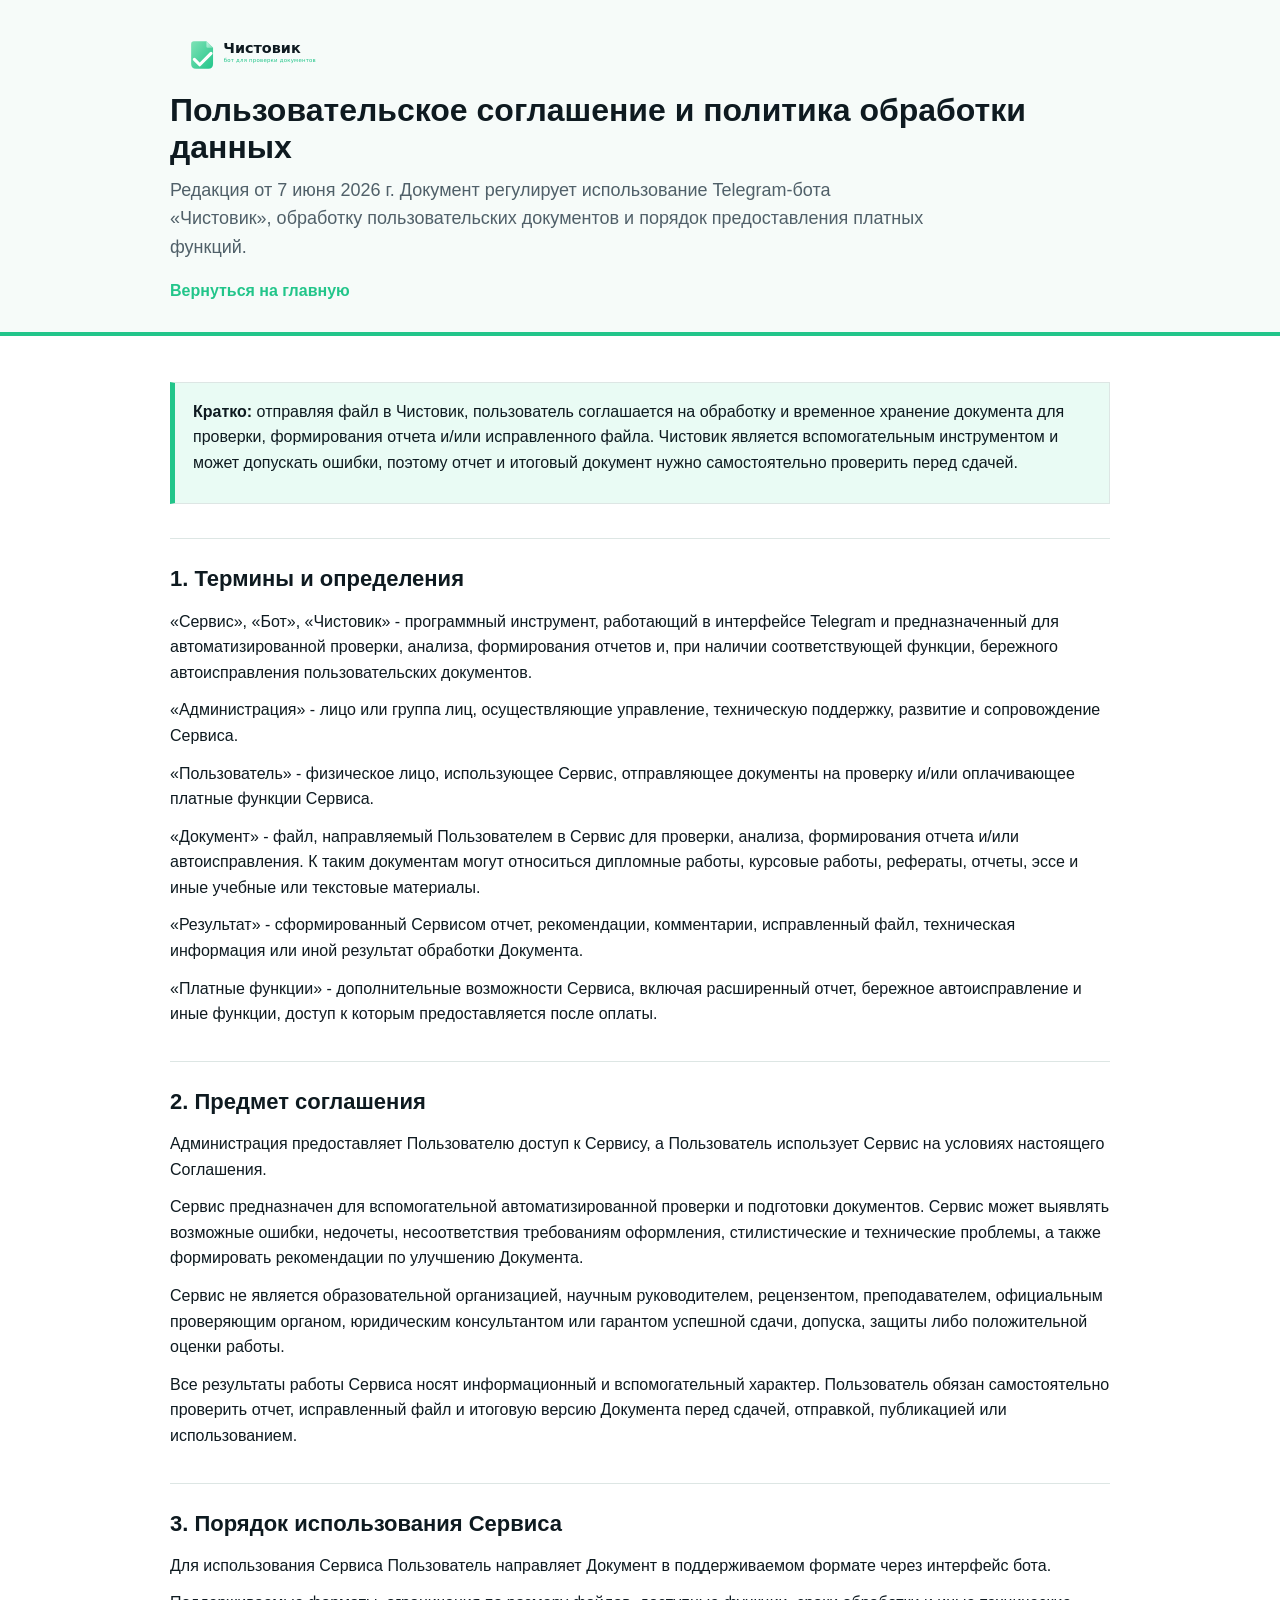
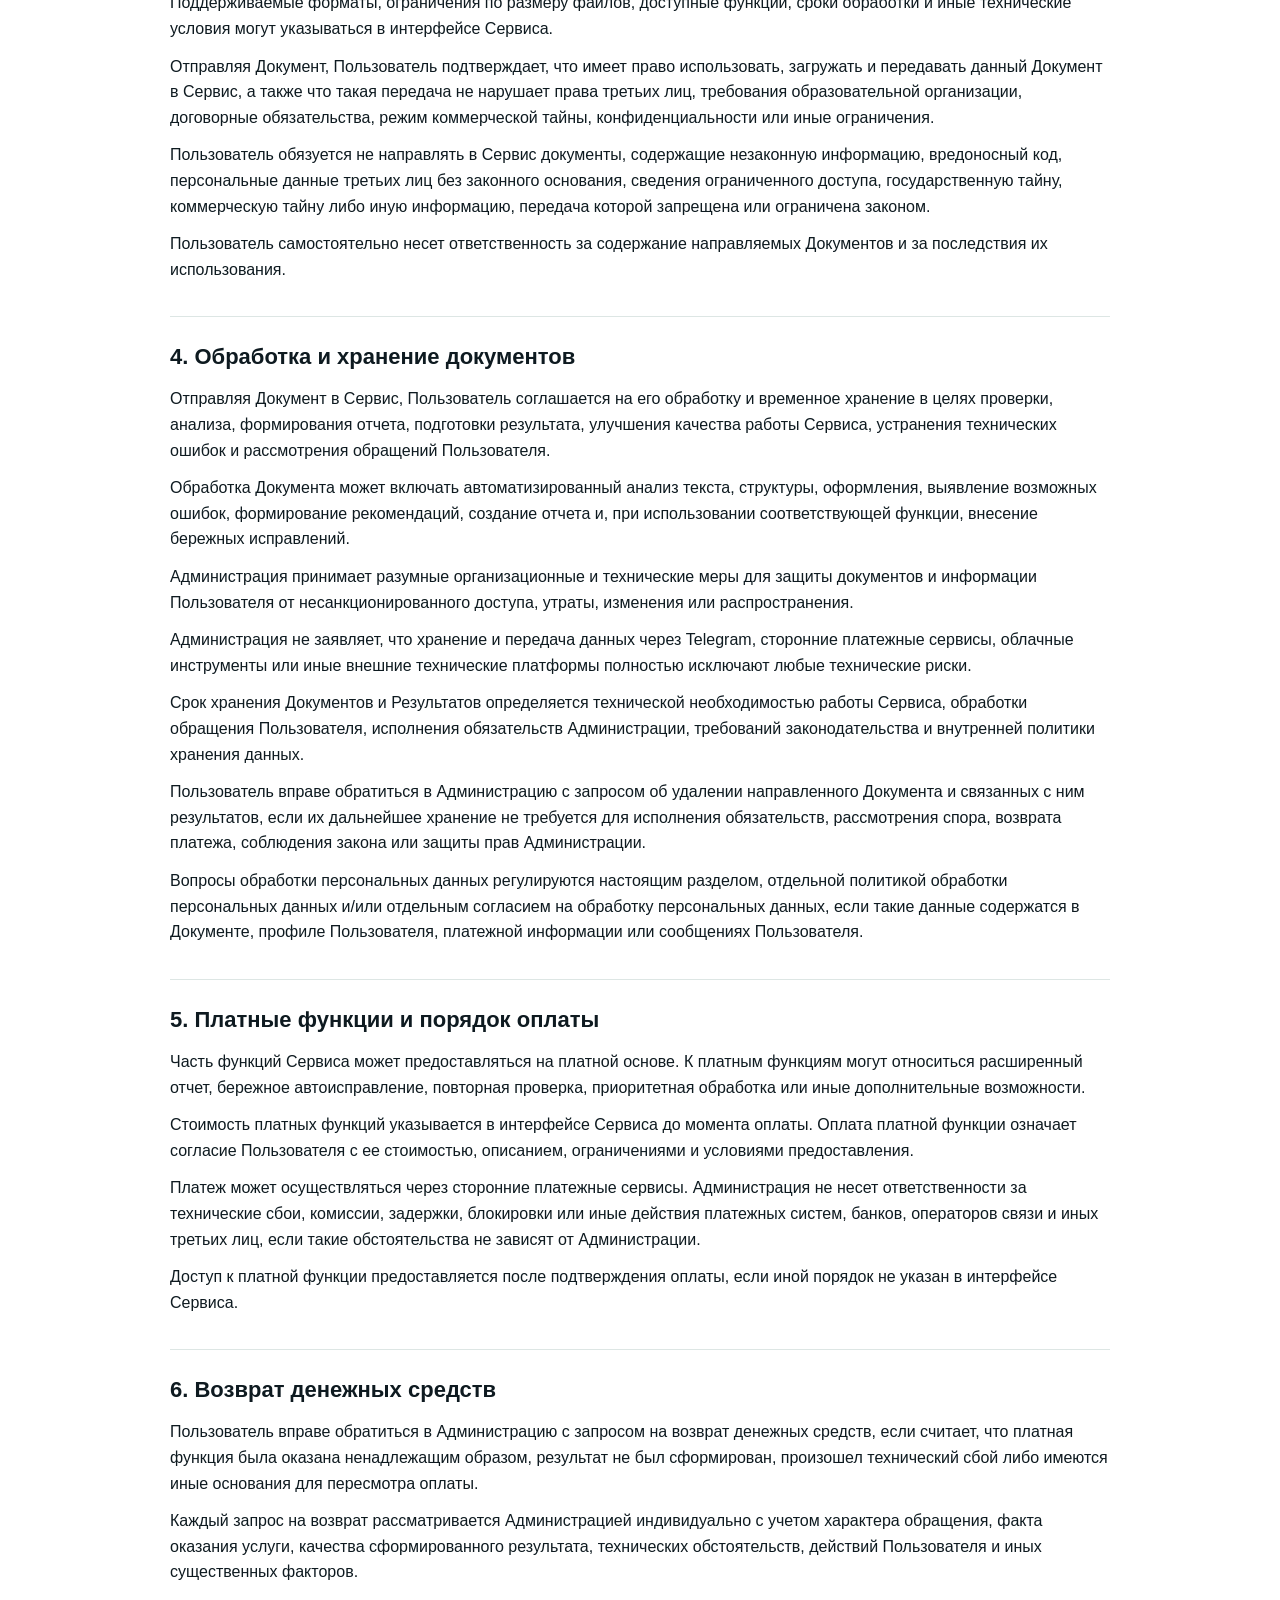
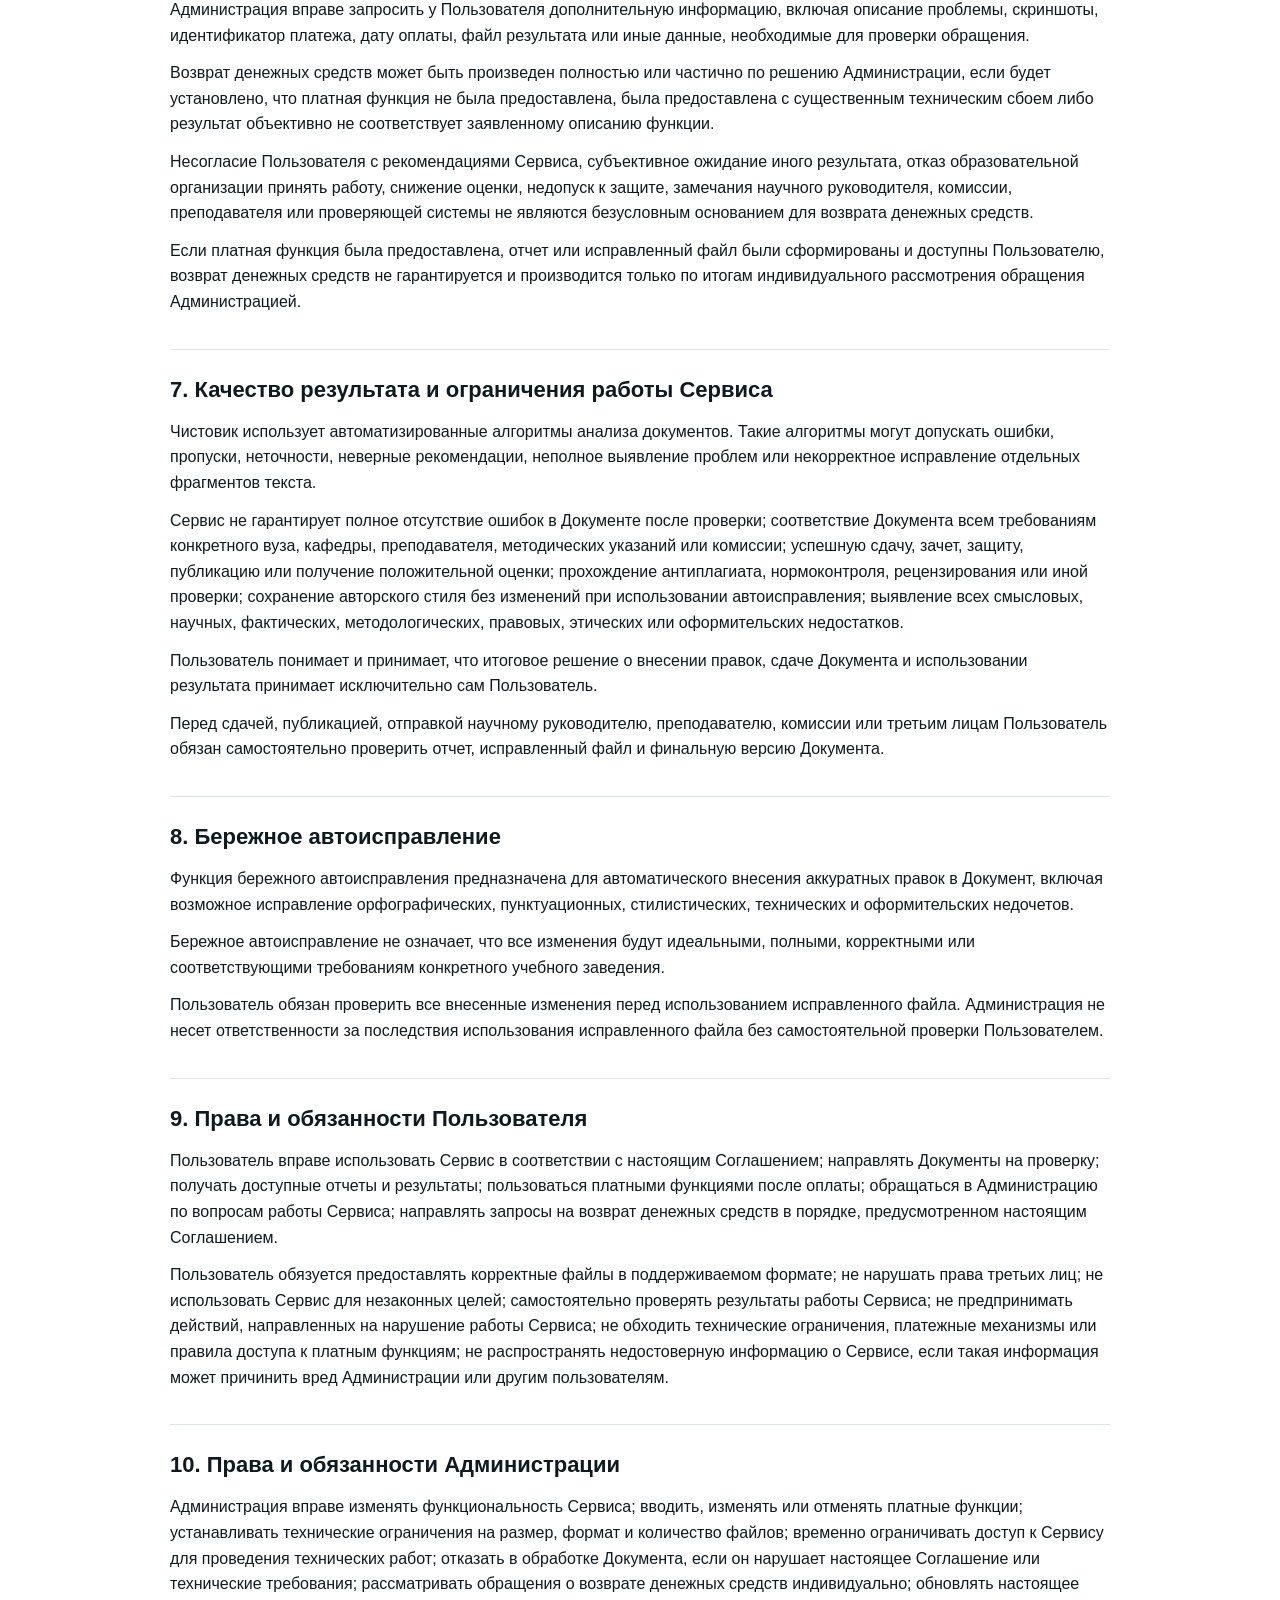
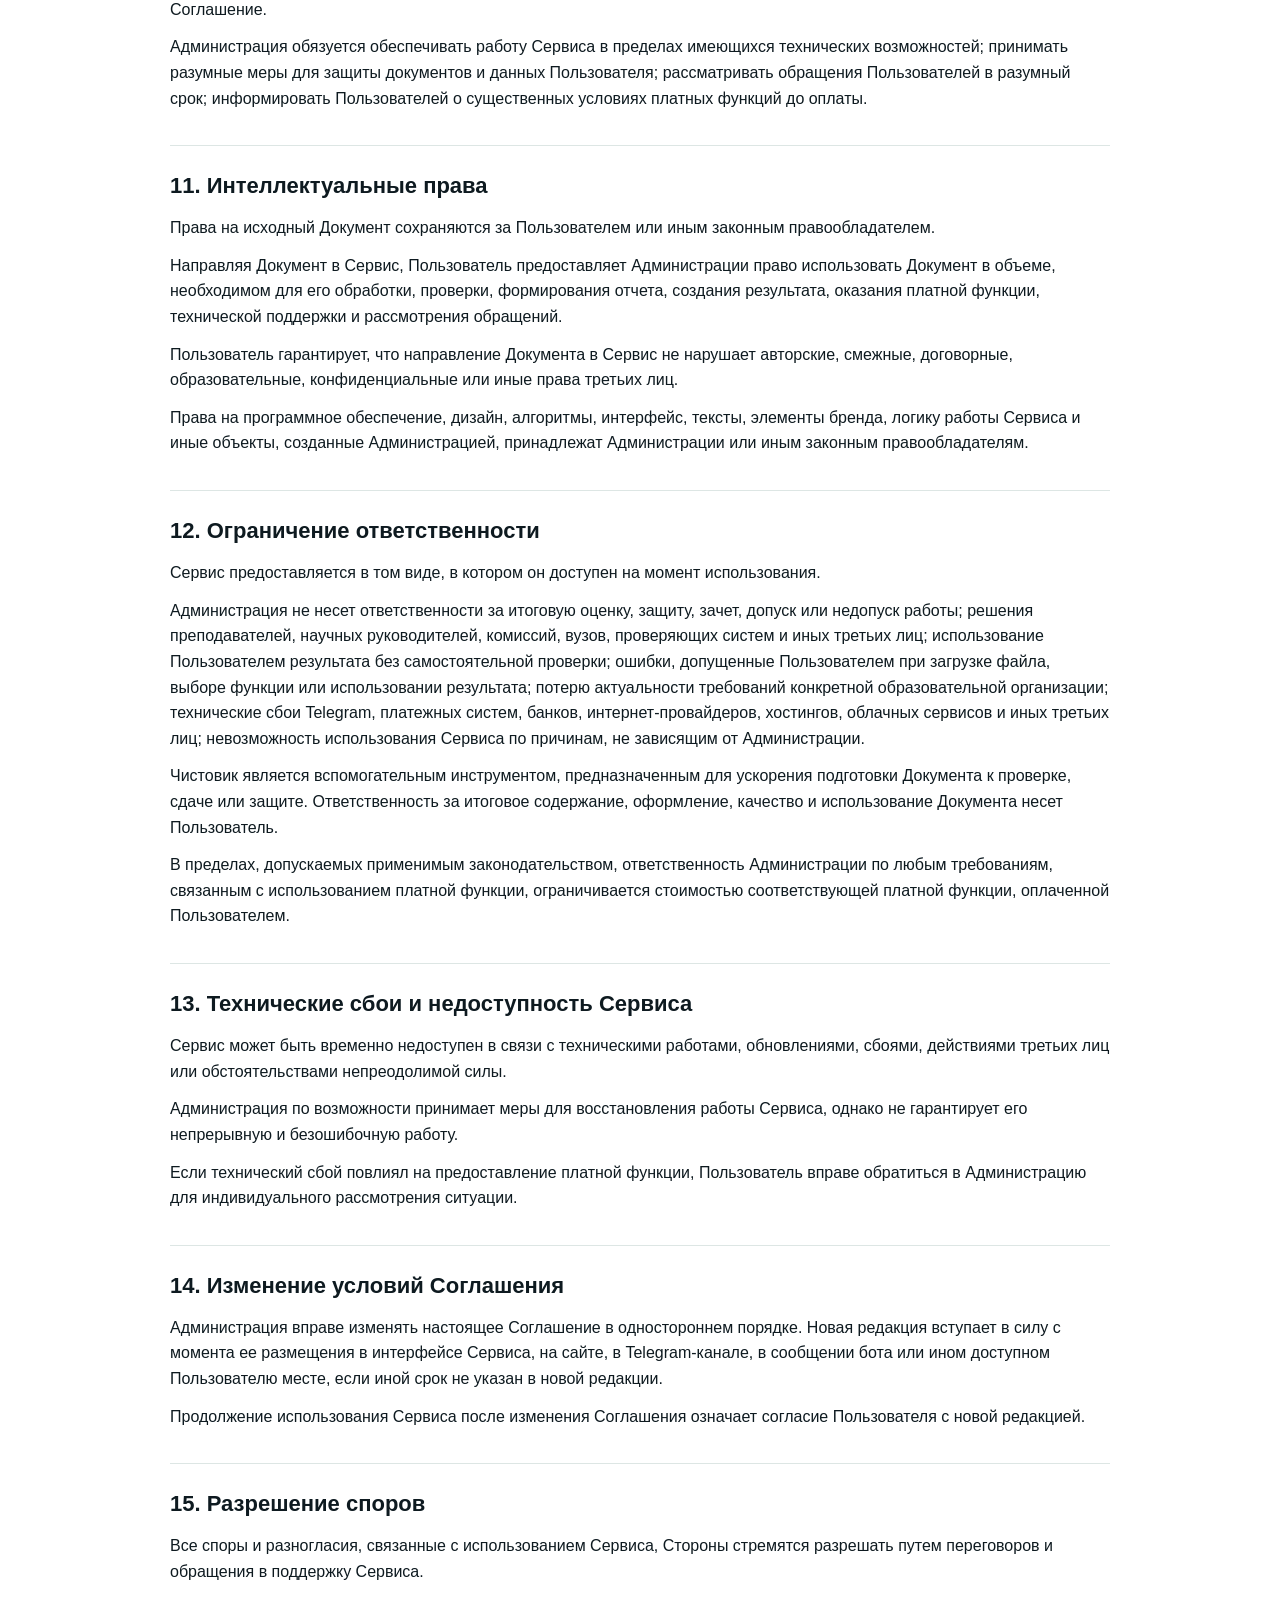
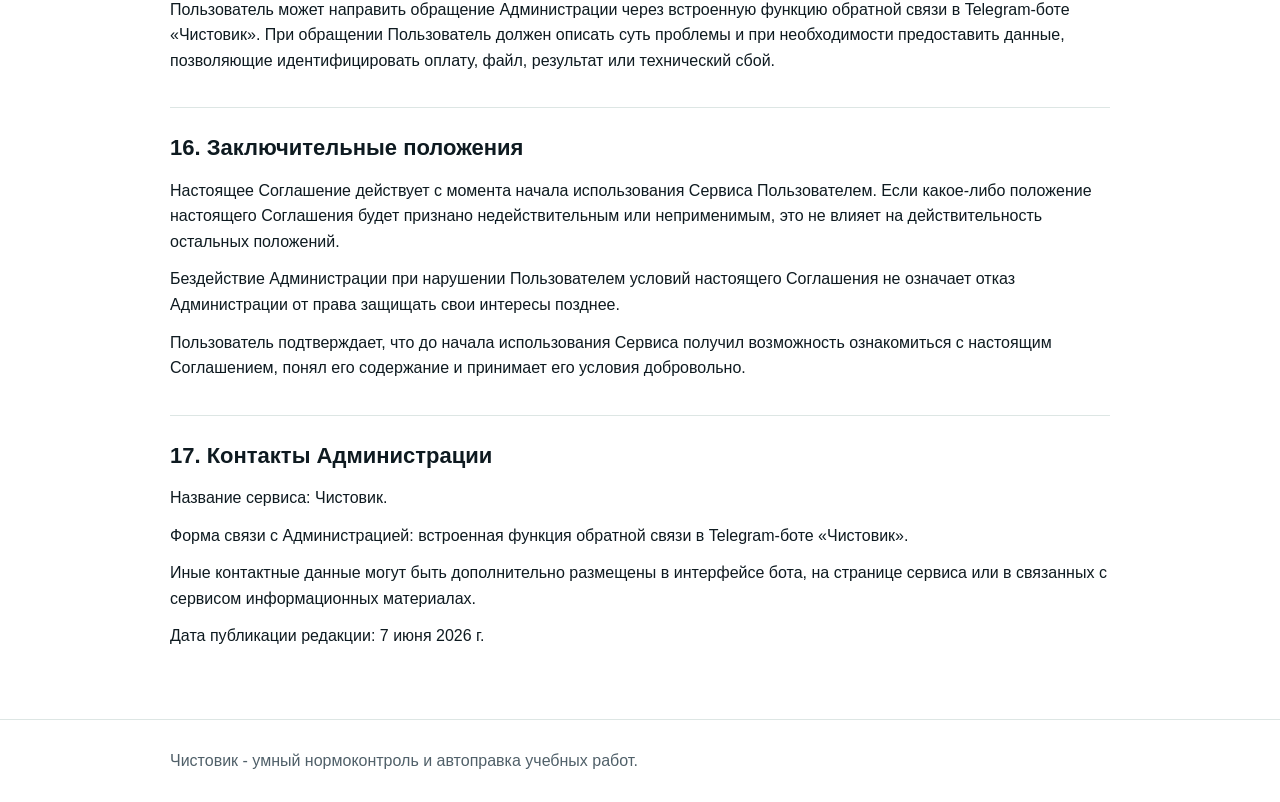
==== legal.html @ 5b8644f2 "Add Chistovik GitHub Pages site" ====
<!doctype html>
<html lang="ru">
<head>
  <meta charset="utf-8">
  <meta name="viewport" content="width=device-width, initial-scale=1">
  <title>Чистовик - пользовательское соглашение и политика обработки данных</title>
  <style>
    :root {
      --green: #22c58a;
      --mint: #e9fbf4;
      --dark: #0e1a20;
      --gray: #506069;
      --line: #dde6e4;
      --surface: #f6fbf9;
    }
    body {
      margin: 0;
      color: var(--dark);
      background: #fff;
      font: 16px/1.6 Arial, Helvetica, sans-serif;
    }
    header {
      border-bottom: 4px solid var(--green);
      background: var(--surface);
    }
    .wrap {
      max-width: 940px;
      margin: 0 auto;
      padding: 28px 20px;
    }
    .brand {
      align-items: center;
      display: flex;
      gap: 14px;
      margin-bottom: 10px;
    }
    .brand img {
      height: 54px;
      width: auto;
    }
    nav {
      margin-top: 16px;
    }
    nav a {
      color: var(--green);
      font-weight: 700;
      text-decoration: none;
    }
    h1 {
      font-size: 32px;
      line-height: 1.15;
      margin: 0 0 10px;
    }
    h2 {
      border-top: 1px solid var(--line);
      font-size: 22px;
      margin: 34px 0 12px;
      padding-top: 22px;
    }
    p {
      margin: 0 0 12px;
    }
    .lead {
      color: var(--gray);
      font-size: 18px;
      max-width: 760px;
    }
    .notice {
      background: var(--mint);
      border: 1px solid var(--line);
      border-left: 5px solid var(--green);
      margin: 22px 0;
      padding: 16px 18px;
    }
    main .wrap {
      padding-top: 24px;
    }
    footer {
      color: var(--gray);
      border-top: 1px solid var(--line);
      margin-top: 30px;
    }
  </style>
</head>
<body>
  <header>
    <div class="wrap">
      <div class="brand"><img src="assets/chistovik_logo_horizontal.svg" alt="Чистовик"></div>
      <h1>Пользовательское соглашение и политика обработки данных</h1>
      <p class="lead">Редакция от 7 июня 2026 г. Документ регулирует использование Telegram-бота «Чистовик», обработку пользовательских документов и порядок предоставления платных функций.</p>
      <nav><a href="index.html">Вернуться на главную</a></nav>
    </div>
  </header>

  <main>
    <div class="wrap">
      <section class="notice">
        <p><strong>Кратко:</strong> отправляя файл в Чистовик, пользователь соглашается на обработку и временное хранение документа для проверки, формирования отчета и/или исправленного файла. Чистовик является вспомогательным инструментом и может допускать ошибки, поэтому отчет и итоговый документ нужно самостоятельно проверить перед сдачей.</p>
      </section>

      <h2>1. Термины и определения</h2>
      <p>«Сервис», «Бот», «Чистовик» - программный инструмент, работающий в интерфейсе Telegram и предназначенный для автоматизированной проверки, анализа, формирования отчетов и, при наличии соответствующей функции, бережного автоисправления пользовательских документов.</p>
      <p>«Администрация» - лицо или группа лиц, осуществляющие управление, техническую поддержку, развитие и сопровождение Сервиса.</p>
      <p>«Пользователь» - физическое лицо, использующее Сервис, отправляющее документы на проверку и/или оплачивающее платные функции Сервиса.</p>
      <p>«Документ» - файл, направляемый Пользователем в Сервис для проверки, анализа, формирования отчета и/или автоисправления. К таким документам могут относиться дипломные работы, курсовые работы, рефераты, отчеты, эссе и иные учебные или текстовые материалы.</p>
      <p>«Результат» - сформированный Сервисом отчет, рекомендации, комментарии, исправленный файл, техническая информация или иной результат обработки Документа.</p>
      <p>«Платные функции» - дополнительные возможности Сервиса, включая расширенный отчет, бережное автоисправление и иные функции, доступ к которым предоставляется после оплаты.</p>

      <h2>2. Предмет соглашения</h2>
      <p>Администрация предоставляет Пользователю доступ к Сервису, а Пользователь использует Сервис на условиях настоящего Соглашения.</p>
      <p>Сервис предназначен для вспомогательной автоматизированной проверки и подготовки документов. Сервис может выявлять возможные ошибки, недочеты, несоответствия требованиям оформления, стилистические и технические проблемы, а также формировать рекомендации по улучшению Документа.</p>
      <p>Сервис не является образовательной организацией, научным руководителем, рецензентом, преподавателем, официальным проверяющим органом, юридическим консультантом или гарантом успешной сдачи, допуска, защиты либо положительной оценки работы.</p>
      <p>Все результаты работы Сервиса носят информационный и вспомогательный характер. Пользователь обязан самостоятельно проверить отчет, исправленный файл и итоговую версию Документа перед сдачей, отправкой, публикацией или использованием.</p>

      <h2>3. Порядок использования Сервиса</h2>
      <p>Для использования Сервиса Пользователь направляет Документ в поддерживаемом формате через интерфейс бота.</p>
      <p>Поддерживаемые форматы, ограничения по размеру файлов, доступные функции, сроки обработки и иные технические условия могут указываться в интерфейсе Сервиса.</p>
      <p>Отправляя Документ, Пользователь подтверждает, что имеет право использовать, загружать и передавать данный Документ в Сервис, а также что такая передача не нарушает права третьих лиц, требования образовательной организации, договорные обязательства, режим коммерческой тайны, конфиденциальности или иные ограничения.</p>
      <p>Пользователь обязуется не направлять в Сервис документы, содержащие незаконную информацию, вредоносный код, персональные данные третьих лиц без законного основания, сведения ограниченного доступа, государственную тайну, коммерческую тайну либо иную информацию, передача которой запрещена или ограничена законом.</p>
      <p>Пользователь самостоятельно несет ответственность за содержание направляемых Документов и за последствия их использования.</p>

      <h2>4. Обработка и хранение документов</h2>
      <p>Отправляя Документ в Сервис, Пользователь соглашается на его обработку и временное хранение в целях проверки, анализа, формирования отчета, подготовки результата, улучшения качества работы Сервиса, устранения технических ошибок и рассмотрения обращений Пользователя.</p>
      <p>Обработка Документа может включать автоматизированный анализ текста, структуры, оформления, выявление возможных ошибок, формирование рекомендаций, создание отчета и, при использовании соответствующей функции, внесение бережных исправлений.</p>
      <p>Администрация принимает разумные организационные и технические меры для защиты документов и информации Пользователя от несанкционированного доступа, утраты, изменения или распространения.</p>
      <p>Администрация не заявляет, что хранение и передача данных через Telegram, сторонние платежные сервисы, облачные инструменты или иные внешние технические платформы полностью исключают любые технические риски.</p>
      <p>Срок хранения Документов и Результатов определяется технической необходимостью работы Сервиса, обработки обращения Пользователя, исполнения обязательств Администрации, требований законодательства и внутренней политики хранения данных.</p>
      <p>Пользователь вправе обратиться в Администрацию с запросом об удалении направленного Документа и связанных с ним результатов, если их дальнейшее хранение не требуется для исполнения обязательств, рассмотрения спора, возврата платежа, соблюдения закона или защиты прав Администрации.</p>
      <p>Вопросы обработки персональных данных регулируются настоящим разделом, отдельной политикой обработки персональных данных и/или отдельным согласием на обработку персональных данных, если такие данные содержатся в Документе, профиле Пользователя, платежной информации или сообщениях Пользователя.</p>

      <h2>5. Платные функции и порядок оплаты</h2>
      <p>Часть функций Сервиса может предоставляться на платной основе. К платным функциям могут относиться расширенный отчет, бережное автоисправление, повторная проверка, приоритетная обработка или иные дополнительные возможности.</p>
      <p>Стоимость платных функций указывается в интерфейсе Сервиса до момента оплаты. Оплата платной функции означает согласие Пользователя с ее стоимостью, описанием, ограничениями и условиями предоставления.</p>
      <p>Платеж может осуществляться через сторонние платежные сервисы. Администрация не несет ответственности за технические сбои, комиссии, задержки, блокировки или иные действия платежных систем, банков, операторов связи и иных третьих лиц, если такие обстоятельства не зависят от Администрации.</p>
      <p>Доступ к платной функции предоставляется после подтверждения оплаты, если иной порядок не указан в интерфейсе Сервиса.</p>

      <h2>6. Возврат денежных средств</h2>
      <p>Пользователь вправе обратиться в Администрацию с запросом на возврат денежных средств, если считает, что платная функция была оказана ненадлежащим образом, результат не был сформирован, произошел технический сбой либо имеются иные основания для пересмотра оплаты.</p>
      <p>Каждый запрос на возврат рассматривается Администрацией индивидуально с учетом характера обращения, факта оказания услуги, качества сформированного результата, технических обстоятельств, действий Пользователя и иных существенных факторов.</p>
      <p>Администрация вправе запросить у Пользователя дополнительную информацию, включая описание проблемы, скриншоты, идентификатор платежа, дату оплаты, файл результата или иные данные, необходимые для проверки обращения.</p>
      <p>Возврат денежных средств может быть произведен полностью или частично по решению Администрации, если будет установлено, что платная функция не была предоставлена, была предоставлена с существенным техническим сбоем либо результат объективно не соответствует заявленному описанию функции.</p>
      <p>Несогласие Пользователя с рекомендациями Сервиса, субъективное ожидание иного результата, отказ образовательной организации принять работу, снижение оценки, недопуск к защите, замечания научного руководителя, комиссии, преподавателя или проверяющей системы не являются безусловным основанием для возврата денежных средств.</p>
      <p>Если платная функция была предоставлена, отчет или исправленный файл были сформированы и доступны Пользователю, возврат денежных средств не гарантируется и производится только по итогам индивидуального рассмотрения обращения Администрацией.</p>

      <h2>7. Качество результата и ограничения работы Сервиса</h2>
      <p>Чистовик использует автоматизированные алгоритмы анализа документов. Такие алгоритмы могут допускать ошибки, пропуски, неточности, неверные рекомендации, неполное выявление проблем или некорректное исправление отдельных фрагментов текста.</p>
      <p>Сервис не гарантирует полное отсутствие ошибок в Документе после проверки; соответствие Документа всем требованиям конкретного вуза, кафедры, преподавателя, методических указаний или комиссии; успешную сдачу, зачет, защиту, публикацию или получение положительной оценки; прохождение антиплагиата, нормоконтроля, рецензирования или иной проверки; сохранение авторского стиля без изменений при использовании автоисправления; выявление всех смысловых, научных, фактических, методологических, правовых, этических или оформительских недостатков.</p>
      <p>Пользователь понимает и принимает, что итоговое решение о внесении правок, сдаче Документа и использовании результата принимает исключительно сам Пользователь.</p>
      <p>Перед сдачей, публикацией, отправкой научному руководителю, преподавателю, комиссии или третьим лицам Пользователь обязан самостоятельно проверить отчет, исправленный файл и финальную версию Документа.</p>

      <h2>8. Бережное автоисправление</h2>
      <p>Функция бережного автоисправления предназначена для автоматического внесения аккуратных правок в Документ, включая возможное исправление орфографических, пунктуационных, стилистических, технических и оформительских недочетов.</p>
      <p>Бережное автоисправление не означает, что все изменения будут идеальными, полными, корректными или соответствующими требованиям конкретного учебного заведения.</p>
      <p>Пользователь обязан проверить все внесенные изменения перед использованием исправленного файла. Администрация не несет ответственности за последствия использования исправленного файла без самостоятельной проверки Пользователем.</p>

      <h2>9. Права и обязанности Пользователя</h2>
      <p>Пользователь вправе использовать Сервис в соответствии с настоящим Соглашением; направлять Документы на проверку; получать доступные отчеты и результаты; пользоваться платными функциями после оплаты; обращаться в Администрацию по вопросам работы Сервиса; направлять запросы на возврат денежных средств в порядке, предусмотренном настоящим Соглашением.</p>
      <p>Пользователь обязуется предоставлять корректные файлы в поддерживаемом формате; не нарушать права третьих лиц; не использовать Сервис для незаконных целей; самостоятельно проверять результаты работы Сервиса; не предпринимать действий, направленных на нарушение работы Сервиса; не обходить технические ограничения, платежные механизмы или правила доступа к платным функциям; не распространять недостоверную информацию о Сервисе, если такая информация может причинить вред Администрации или другим пользователям.</p>

      <h2>10. Права и обязанности Администрации</h2>
      <p>Администрация вправе изменять функциональность Сервиса; вводить, изменять или отменять платные функции; устанавливать технические ограничения на размер, формат и количество файлов; временно ограничивать доступ к Сервису для проведения технических работ; отказать в обработке Документа, если он нарушает настоящее Соглашение или технические требования; рассматривать обращения о возврате денежных средств индивидуально; обновлять настоящее Соглашение.</p>
      <p>Администрация обязуется обеспечивать работу Сервиса в пределах имеющихся технических возможностей; принимать разумные меры для защиты документов и данных Пользователя; рассматривать обращения Пользователей в разумный срок; информировать Пользователей о существенных условиях платных функций до оплаты.</p>

      <h2>11. Интеллектуальные права</h2>
      <p>Права на исходный Документ сохраняются за Пользователем или иным законным правообладателем.</p>
      <p>Направляя Документ в Сервис, Пользователь предоставляет Администрации право использовать Документ в объеме, необходимом для его обработки, проверки, формирования отчета, создания результата, оказания платной функции, технической поддержки и рассмотрения обращений.</p>
      <p>Пользователь гарантирует, что направление Документа в Сервис не нарушает авторские, смежные, договорные, образовательные, конфиденциальные или иные права третьих лиц.</p>
      <p>Права на программное обеспечение, дизайн, алгоритмы, интерфейс, тексты, элементы бренда, логику работы Сервиса и иные объекты, созданные Администрацией, принадлежат Администрации или иным законным правообладателям.</p>

      <h2>12. Ограничение ответственности</h2>
      <p>Сервис предоставляется в том виде, в котором он доступен на момент использования.</p>
      <p>Администрация не несет ответственности за итоговую оценку, защиту, зачет, допуск или недопуск работы; решения преподавателей, научных руководителей, комиссий, вузов, проверяющих систем и иных третьих лиц; использование Пользователем результата без самостоятельной проверки; ошибки, допущенные Пользователем при загрузке файла, выборе функции или использовании результата; потерю актуальности требований конкретной образовательной организации; технические сбои Telegram, платежных систем, банков, интернет-провайдеров, хостингов, облачных сервисов и иных третьих лиц; невозможность использования Сервиса по причинам, не зависящим от Администрации.</p>
      <p>Чистовик является вспомогательным инструментом, предназначенным для ускорения подготовки Документа к проверке, сдаче или защите. Ответственность за итоговое содержание, оформление, качество и использование Документа несет Пользователь.</p>
      <p>В пределах, допускаемых применимым законодательством, ответственность Администрации по любым требованиям, связанным с использованием платной функции, ограничивается стоимостью соответствующей платной функции, оплаченной Пользователем.</p>

      <h2>13. Технические сбои и недоступность Сервиса</h2>
      <p>Сервис может быть временно недоступен в связи с техническими работами, обновлениями, сбоями, действиями третьих лиц или обстоятельствами непреодолимой силы.</p>
      <p>Администрация по возможности принимает меры для восстановления работы Сервиса, однако не гарантирует его непрерывную и безошибочную работу.</p>
      <p>Если технический сбой повлиял на предоставление платной функции, Пользователь вправе обратиться в Администрацию для индивидуального рассмотрения ситуации.</p>

      <h2>14. Изменение условий Соглашения</h2>
      <p>Администрация вправе изменять настоящее Соглашение в одностороннем порядке. Новая редакция вступает в силу с момента ее размещения в интерфейсе Сервиса, на сайте, в Telegram-канале, в сообщении бота или ином доступном Пользователю месте, если иной срок не указан в новой редакции.</p>
      <p>Продолжение использования Сервиса после изменения Соглашения означает согласие Пользователя с новой редакцией.</p>

      <h2>15. Разрешение споров</h2>
      <p>Все споры и разногласия, связанные с использованием Сервиса, Стороны стремятся разрешать путем переговоров и обращения в поддержку Сервиса.</p>
      <p>Пользователь может направить обращение Администрации через встроенную функцию обратной связи в Telegram-боте «Чистовик». При обращении Пользователь должен описать суть проблемы и при необходимости предоставить данные, позволяющие идентифицировать оплату, файл, результат или технический сбой.</p>

      <h2>16. Заключительные положения</h2>
      <p>Настоящее Соглашение действует с момента начала использования Сервиса Пользователем. Если какое-либо положение настоящего Соглашения будет признано недействительным или неприменимым, это не влияет на действительность остальных положений.</p>
      <p>Бездействие Администрации при нарушении Пользователем условий настоящего Соглашения не означает отказ Администрации от права защищать свои интересы позднее.</p>
      <p>Пользователь подтверждает, что до начала использования Сервиса получил возможность ознакомиться с настоящим Соглашением, понял его содержание и принимает его условия добровольно.</p>

      <h2>17. Контакты Администрации</h2>
      <p>Название сервиса: Чистовик.</p>
      <p>Форма связи с Администрацией: встроенная функция обратной связи в Telegram-боте «Чистовик».</p>
      <p>Иные контактные данные могут быть дополнительно размещены в интерфейсе бота, на странице сервиса или в связанных с сервисом информационных материалах.</p>
      <p>Дата публикации редакции: 7 июня 2026 г.</p>
    </div>
  </main>

  <footer>
    <div class="wrap">Чистовик - умный нормоконтроль и автоправка учебных работ.</div>
  </footer>
</body>
</html>
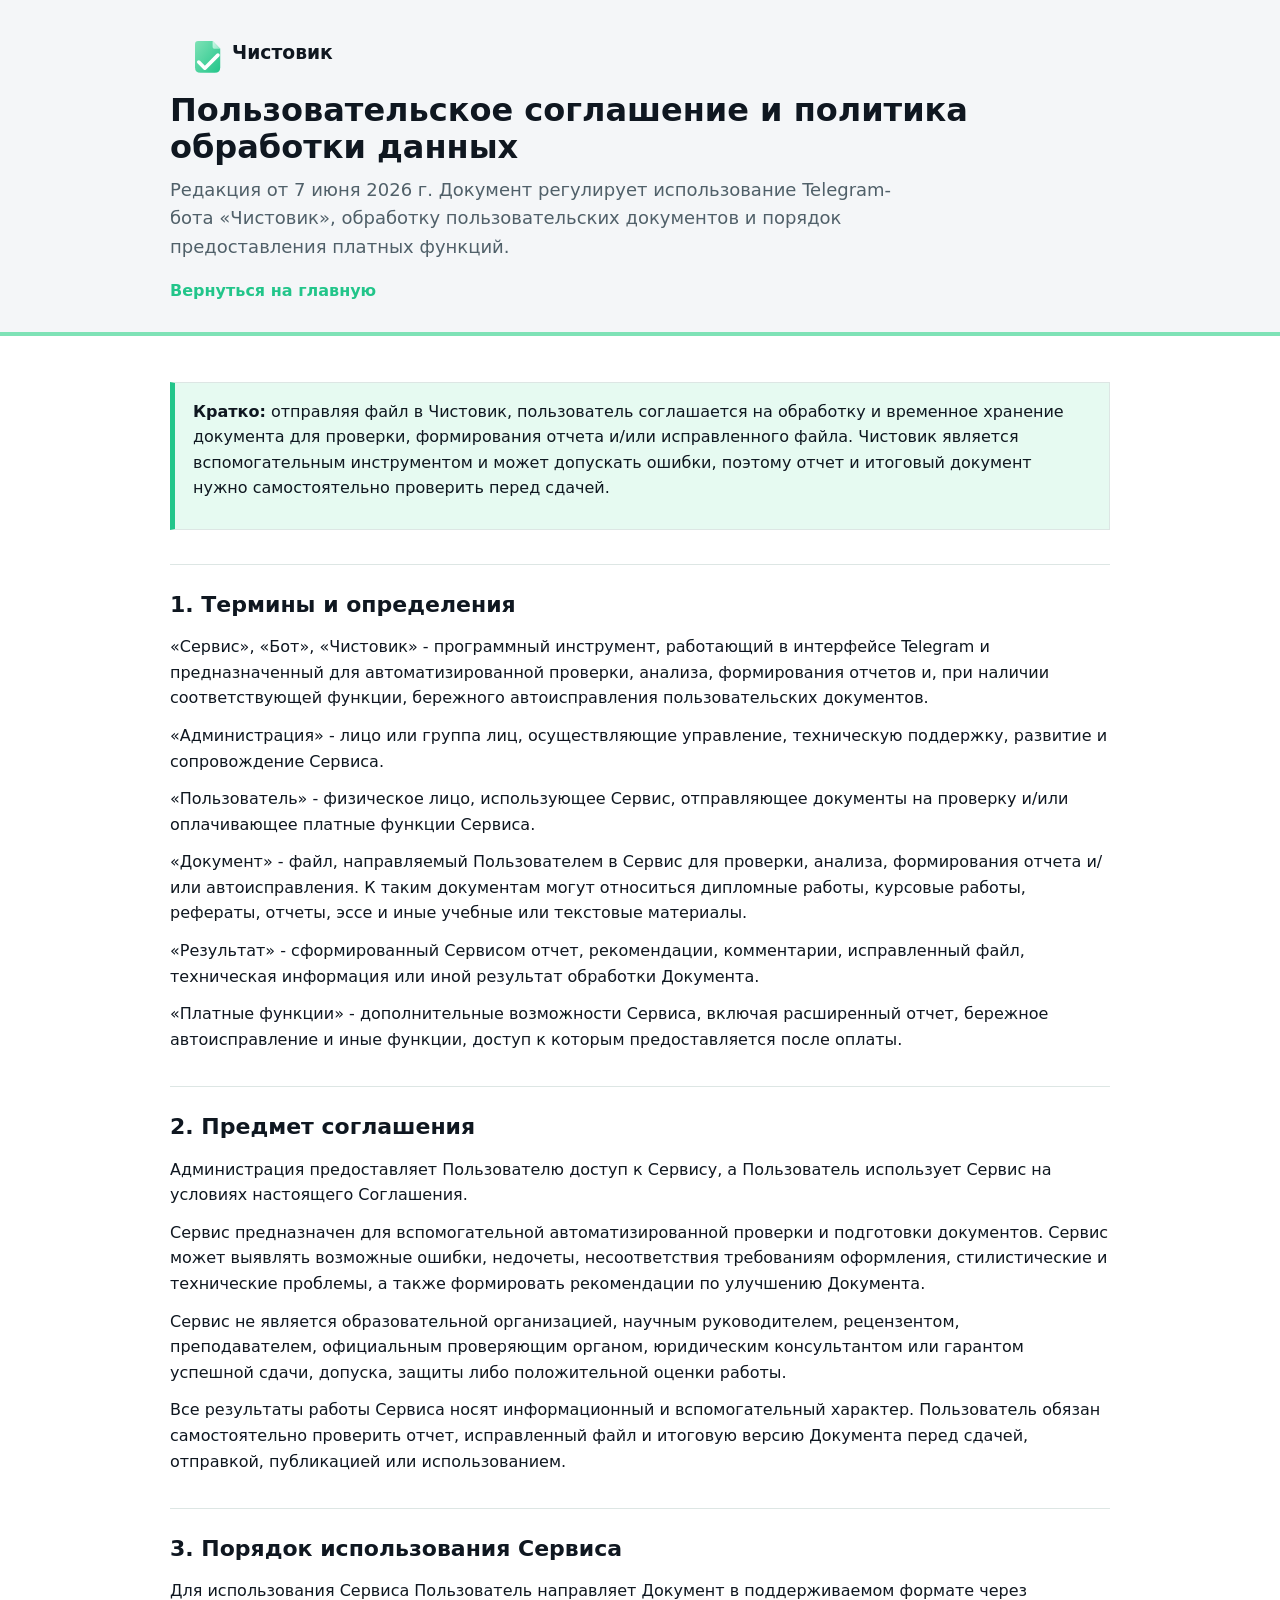
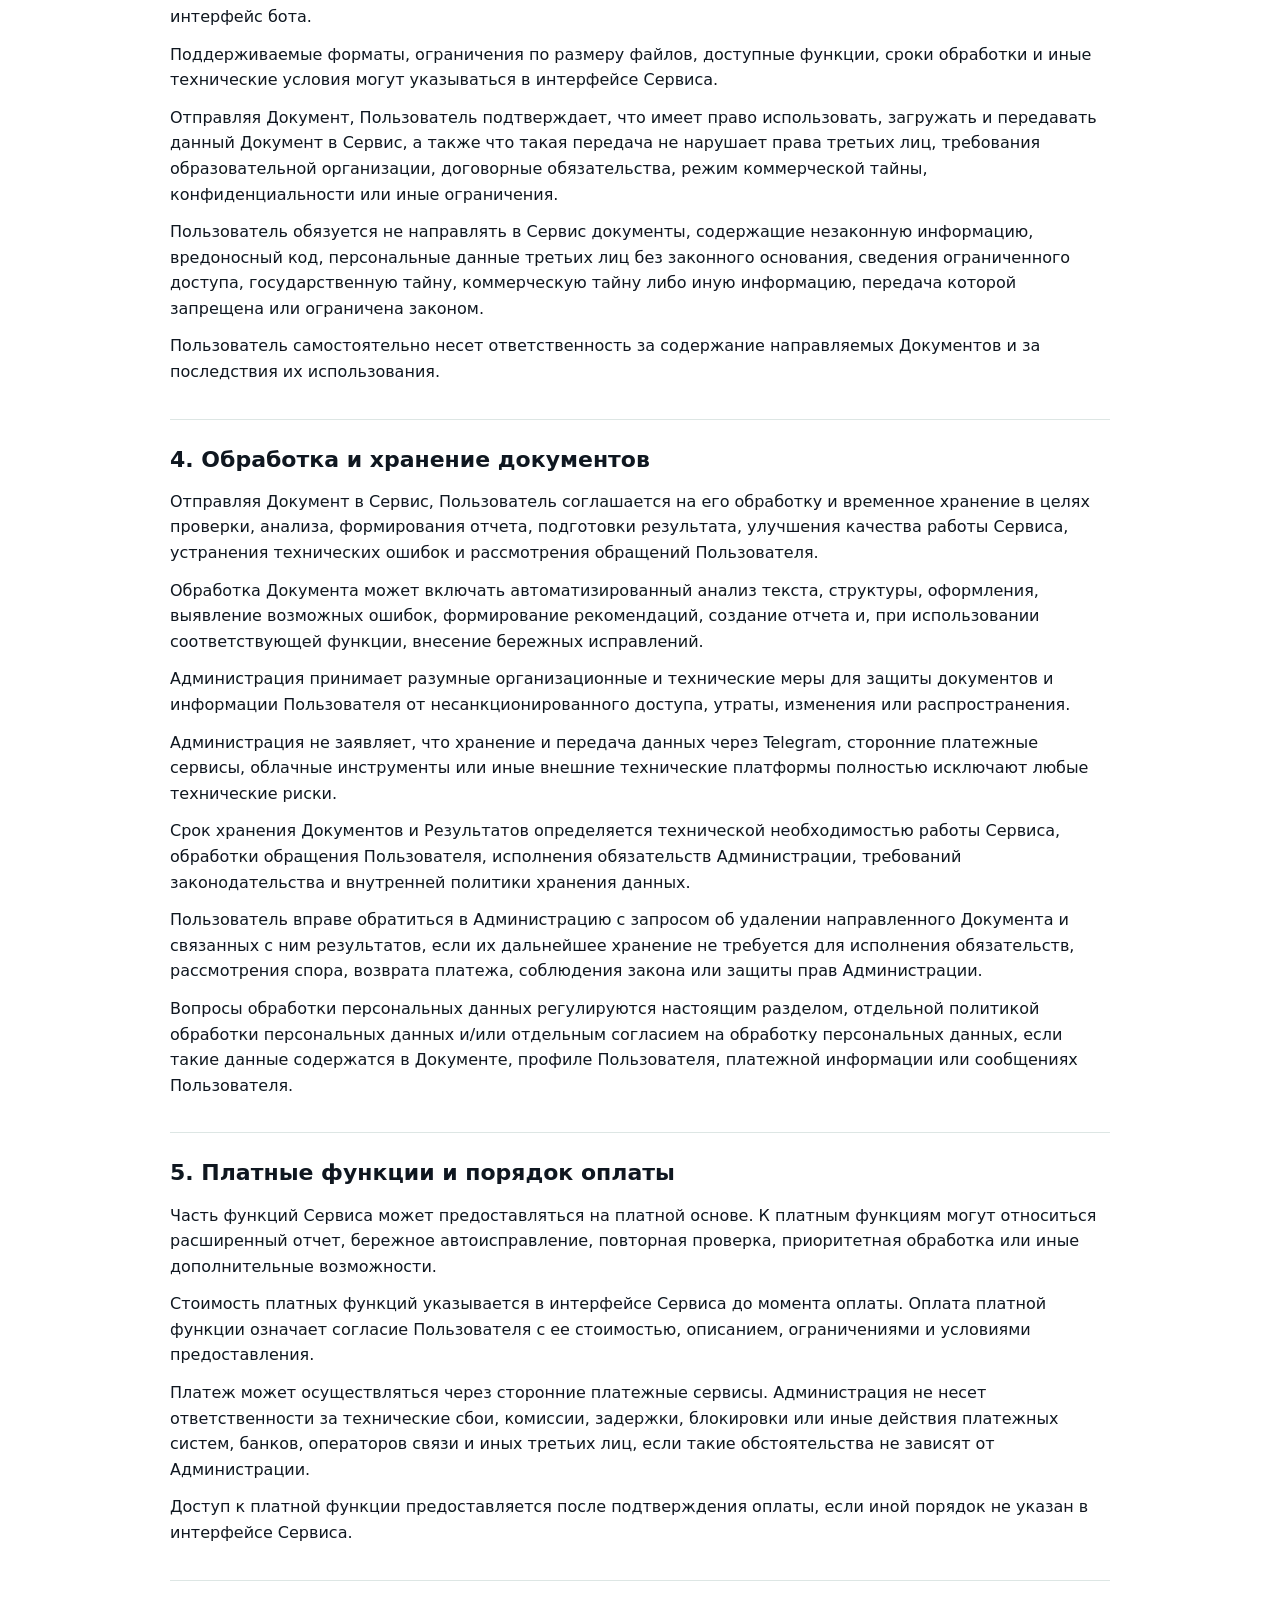
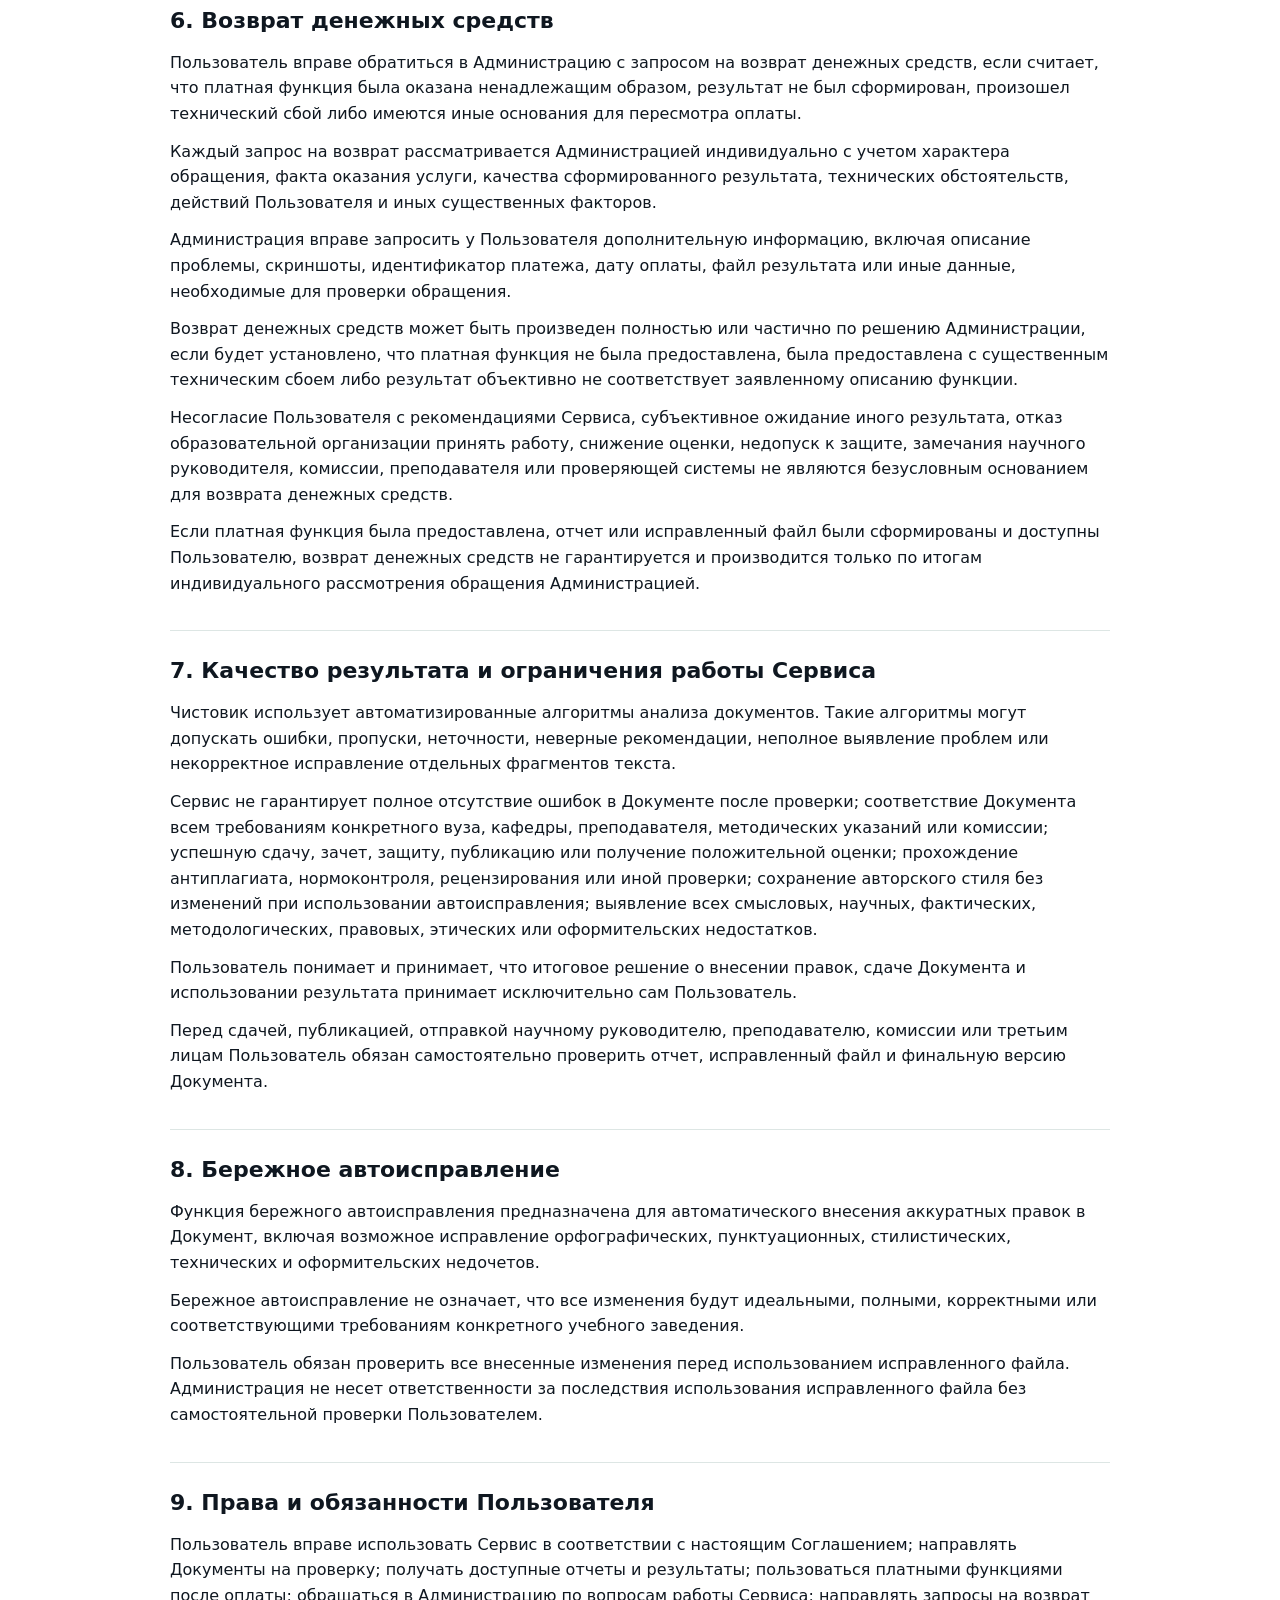
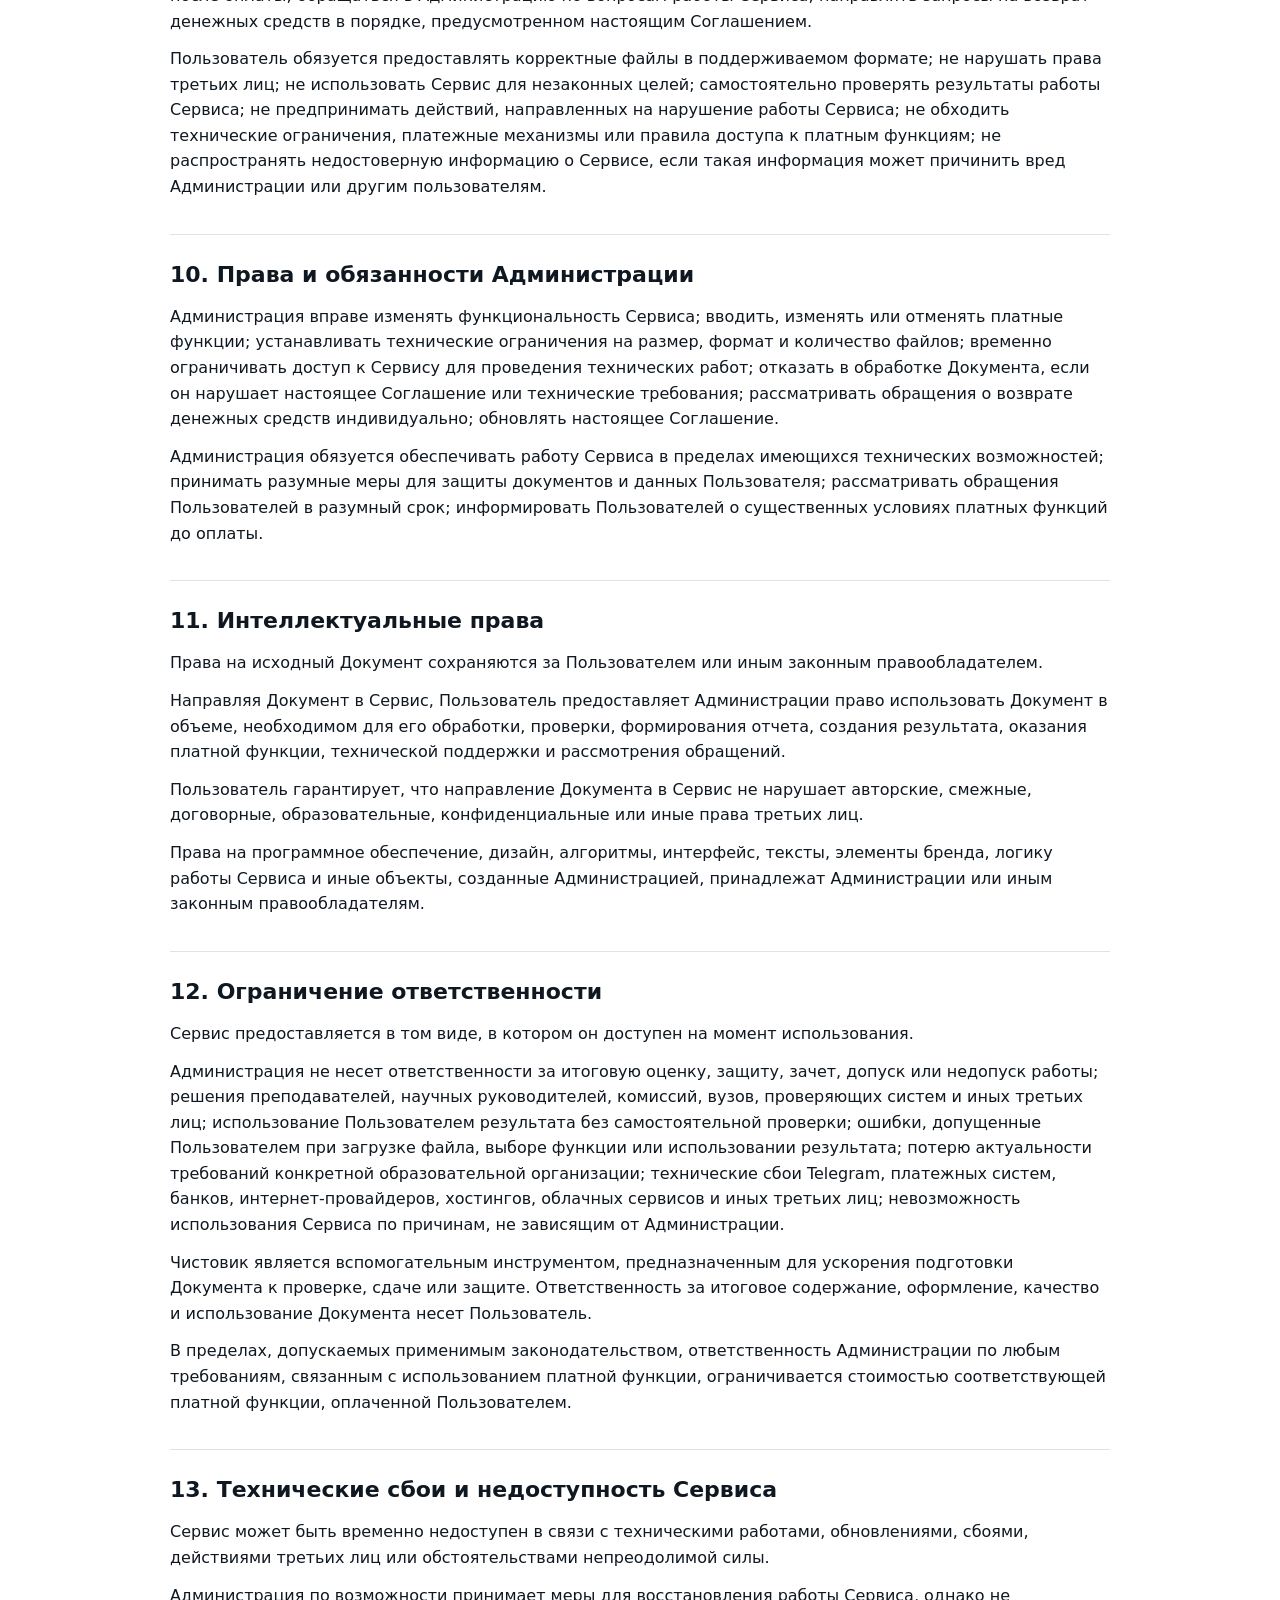
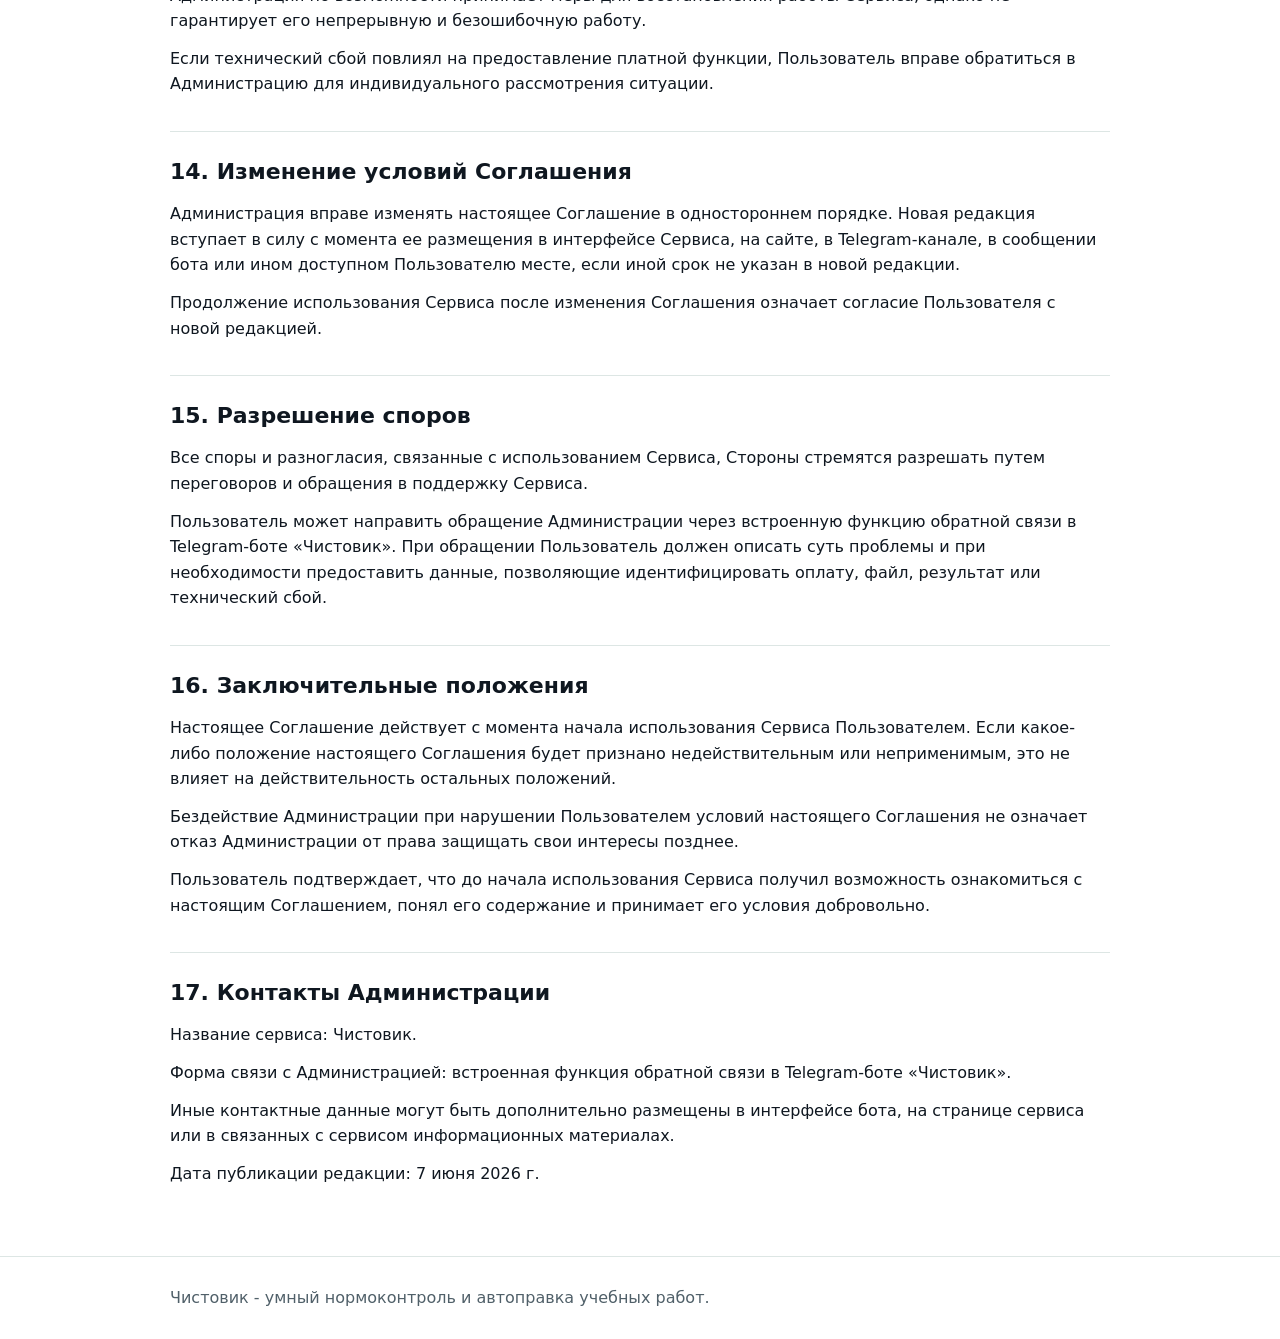
==== commit 771500a8: "Update Chistovik brand assets v2" ====
--- a/legal.html
+++ b/legal.html
@@ -6,21 +6,23 @@
   <title>Чистовик - пользовательское соглашение и политика обработки данных</title>
   <style>
     :root {
-      --green: #22c58a;
-      --mint: #e9fbf4;
-      --dark: #0e1a20;
+      --green: #22C58A;
+      --mint: #E6FAF1;
+      --mint-accent: #7EE2B6;
+      --dark: #0F1720;
       --gray: #506069;
       --line: #dde6e4;
-      --surface: #f6fbf9;
+      --surface: #F4F6F8;
+      --font: Manrope, Inter, DejaVu Sans, Arial, sans-serif;
     }
     body {
       margin: 0;
       color: var(--dark);
       background: #fff;
-      font: 16px/1.6 Arial, Helvetica, sans-serif;
+      font: 16px/1.6 var(--font);
     }
     header {
-      border-bottom: 4px solid var(--green);
+      border-bottom: 4px solid var(--mint-accent);
       background: var(--surface);
     }
     .wrap {
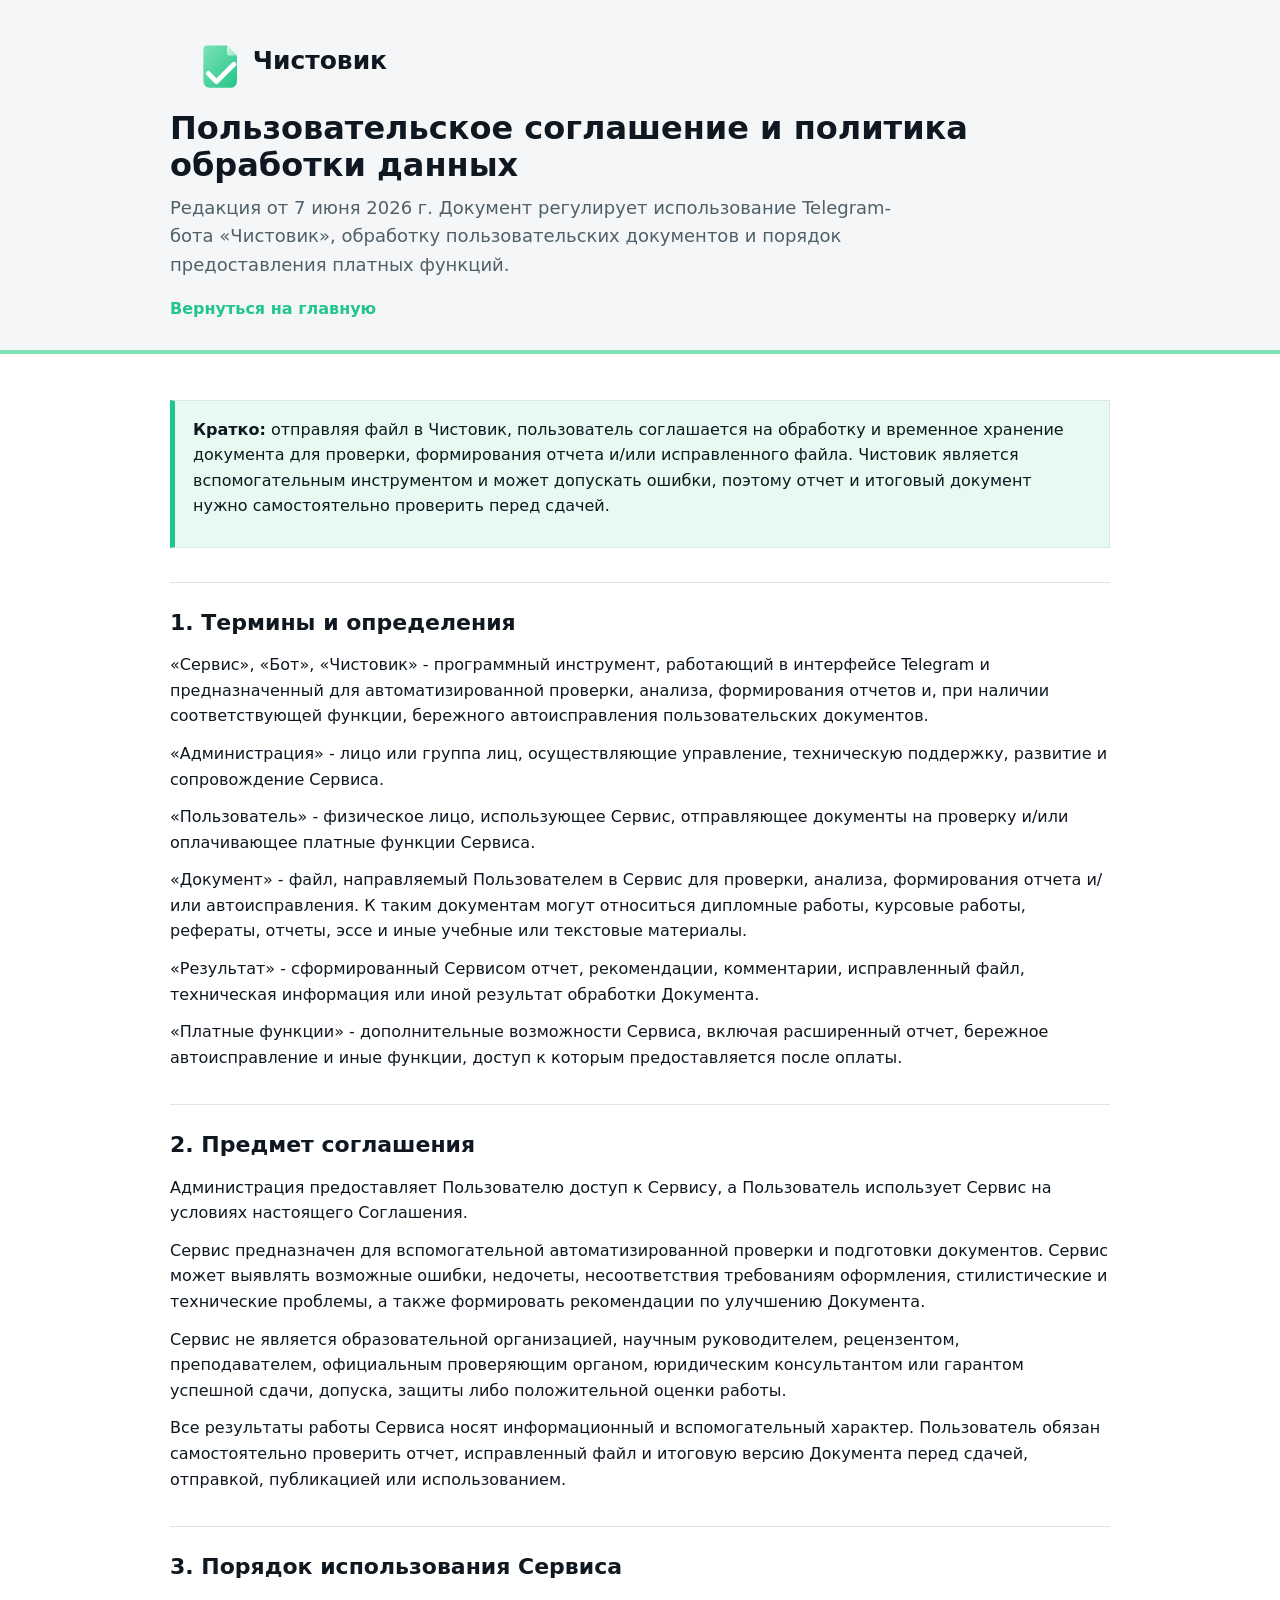
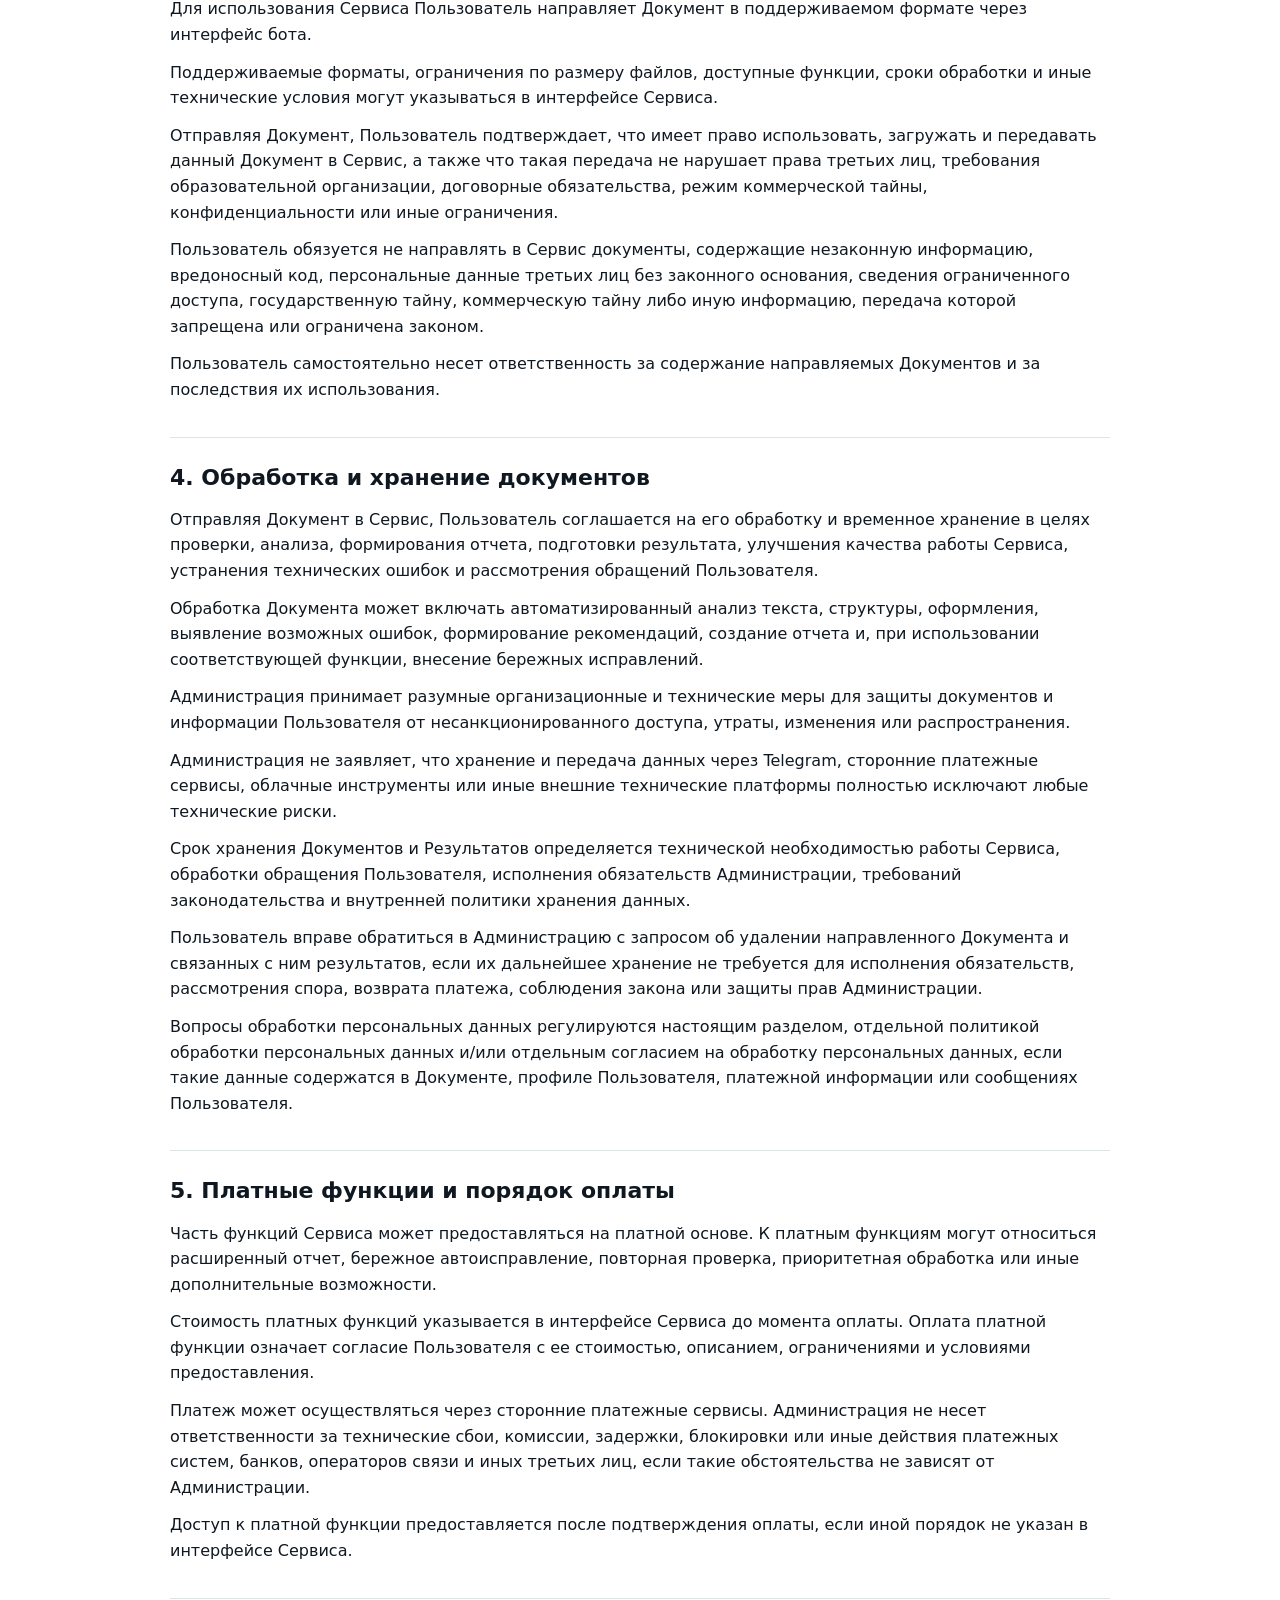
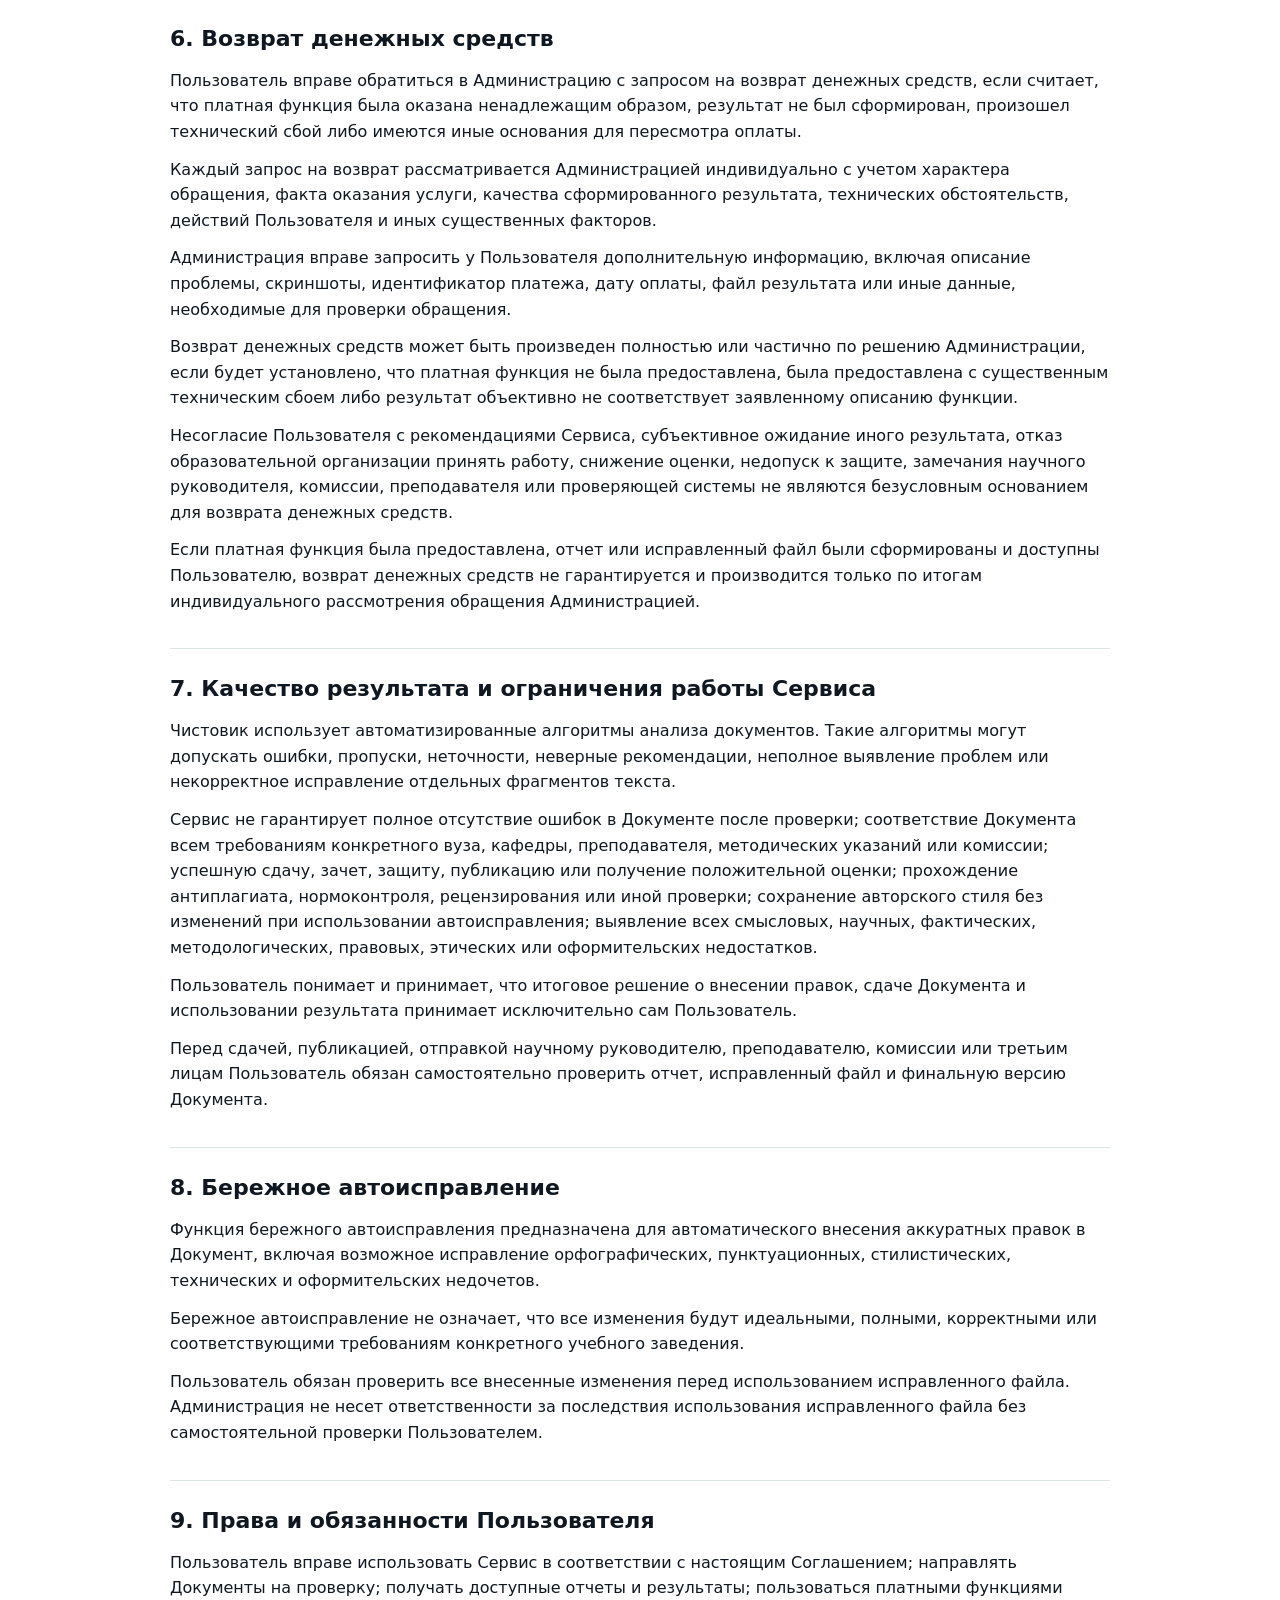
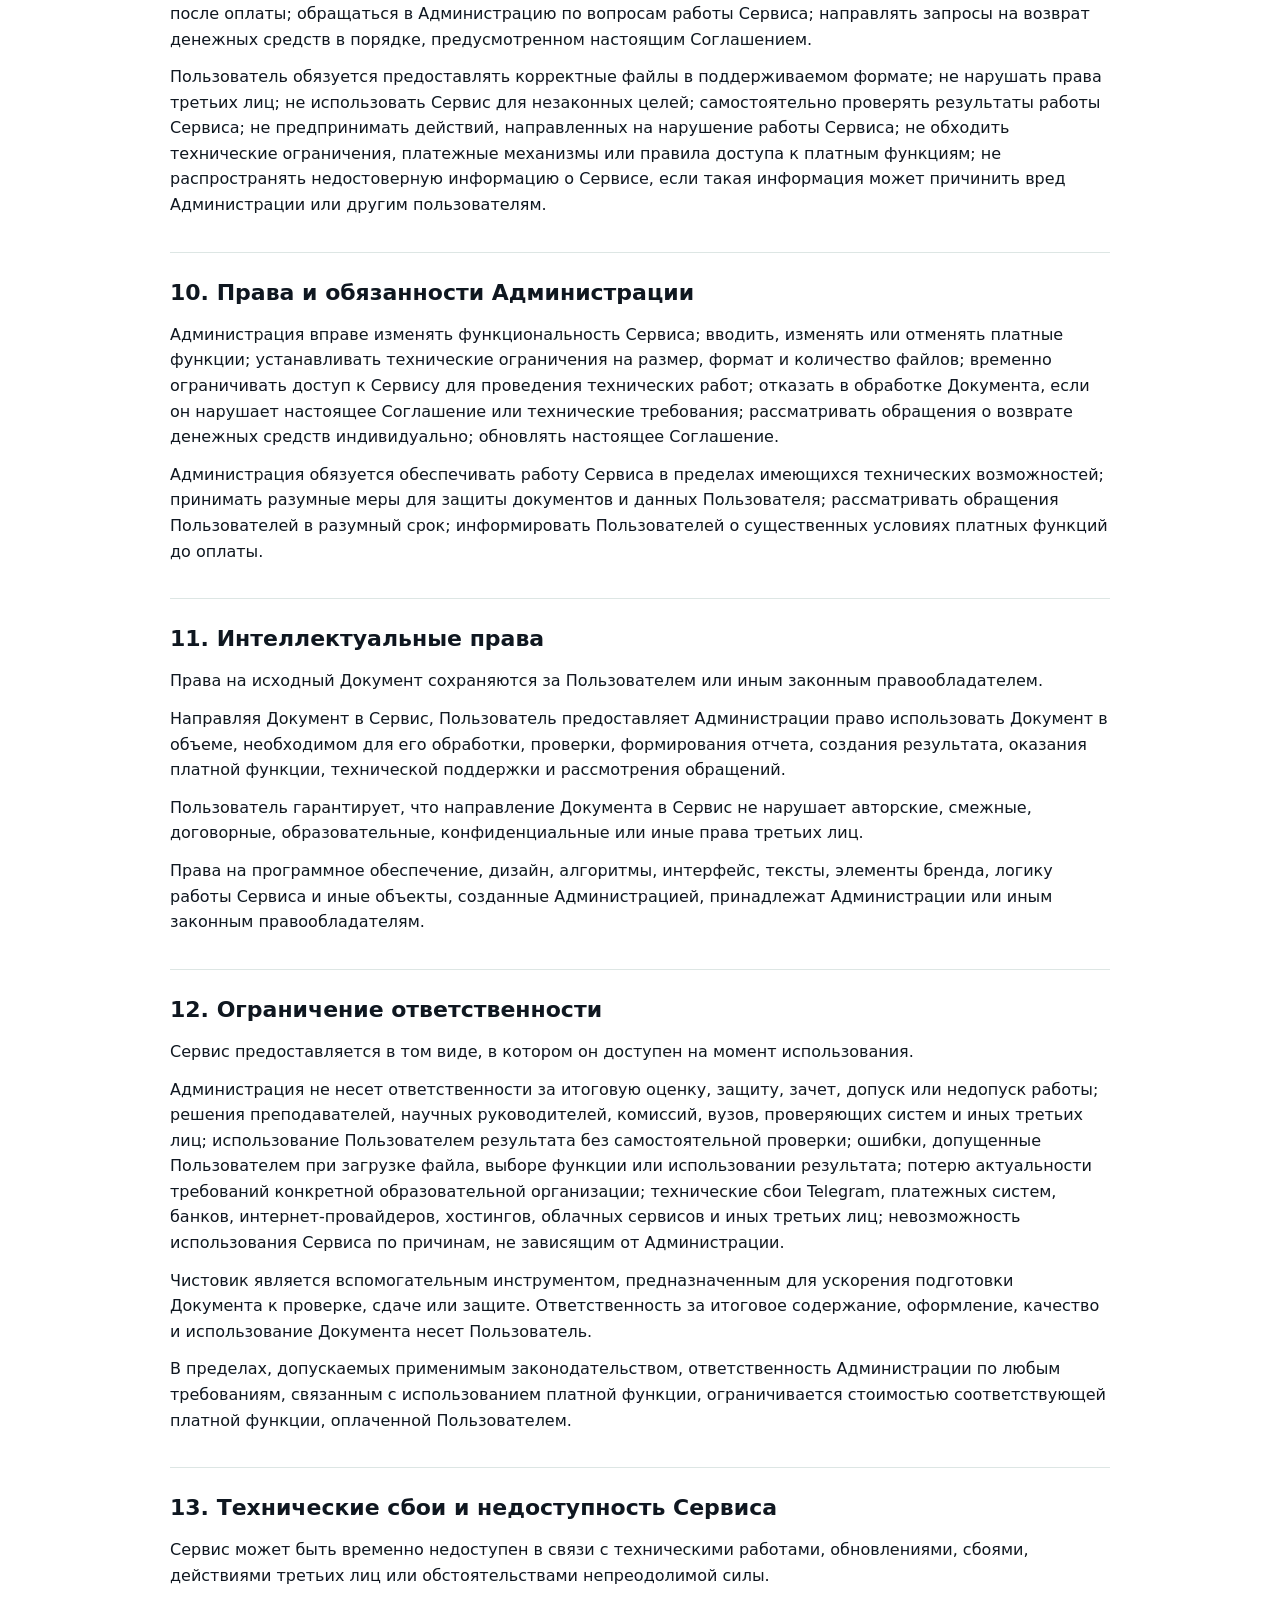
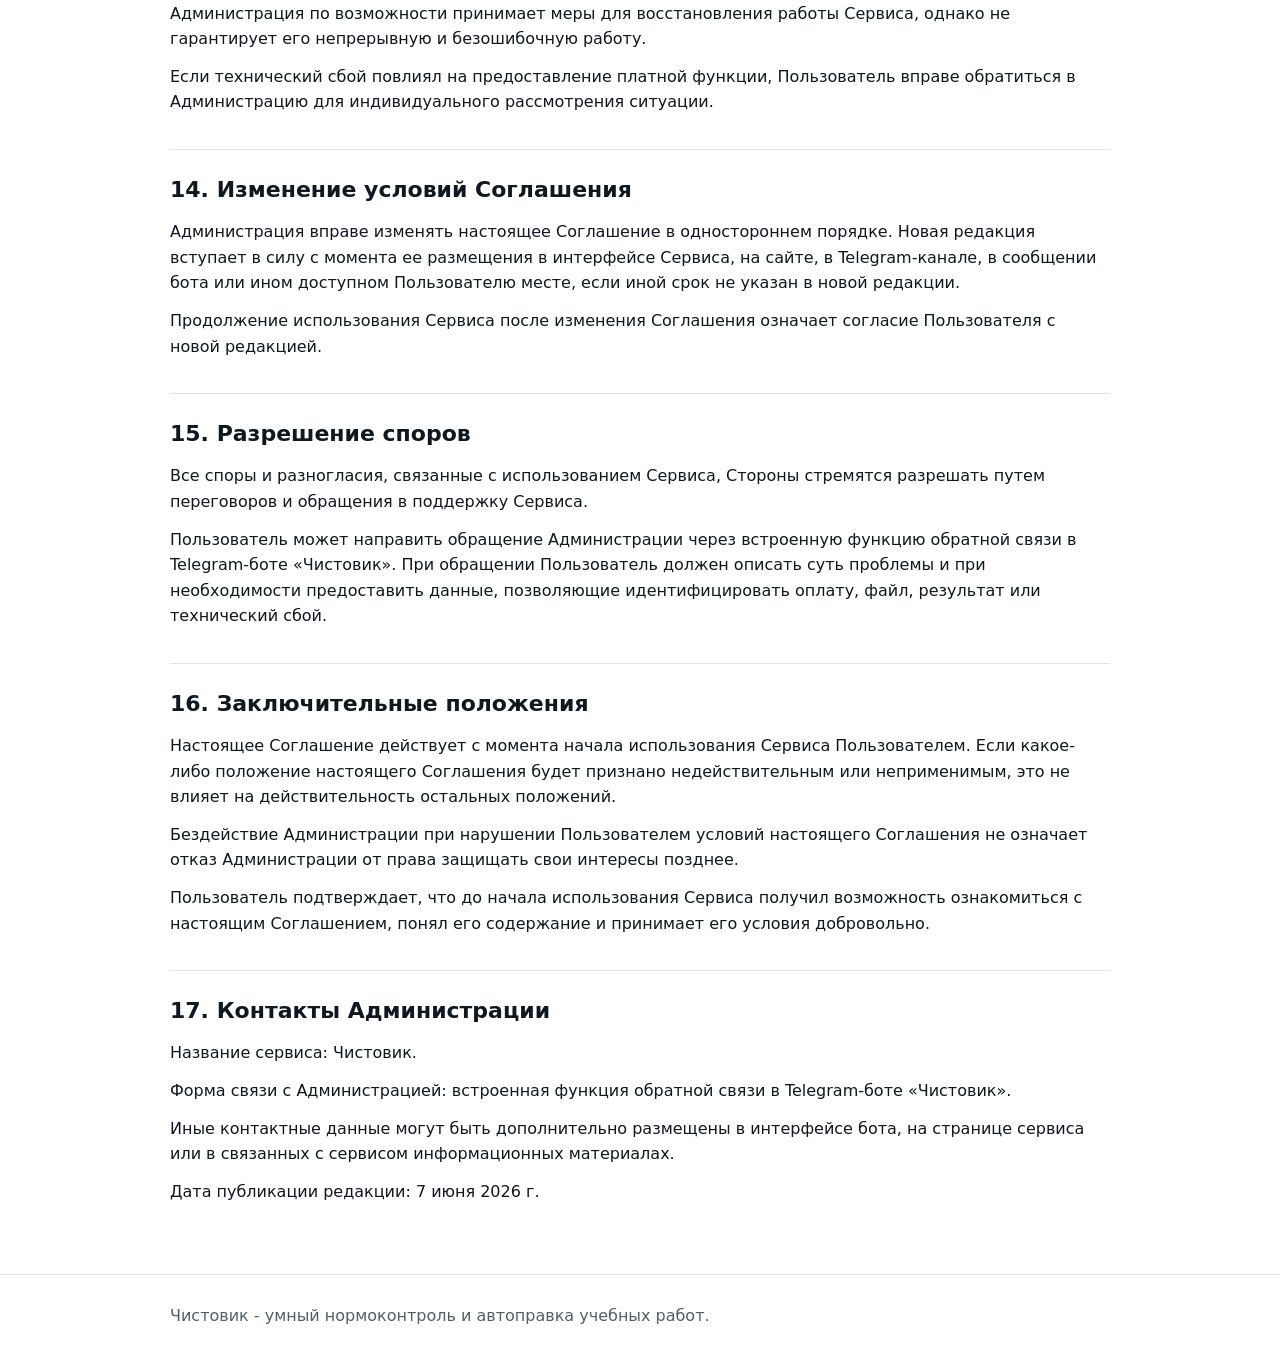
==== commit 83a17faa: "Bump logo size and cache bust brand assets" ====
--- a/legal.html
+++ b/legal.html
@@ -37,7 +37,7 @@
       margin-bottom: 10px;
     }
     .brand img {
-      height: 54px;
+      height: 72px;
       width: auto;
     }
     nav {
@@ -87,7 +87,7 @@
 <body>
   <header>
     <div class="wrap">
-      <div class="brand"><img src="assets/chistovik_logo_horizontal.svg" alt="Чистовик"></div>
+      <div class="brand"><img src="assets/chistovik_logo_horizontal.svg?v=2" alt="Чистовик"></div>
       <h1>Пользовательское соглашение и политика обработки данных</h1>
       <p class="lead">Редакция от 7 июня 2026 г. Документ регулирует использование Telegram-бота «Чистовик», обработку пользовательских документов и порядок предоставления платных функций.</p>
       <nav><a href="index.html">Вернуться на главную</a></nav>
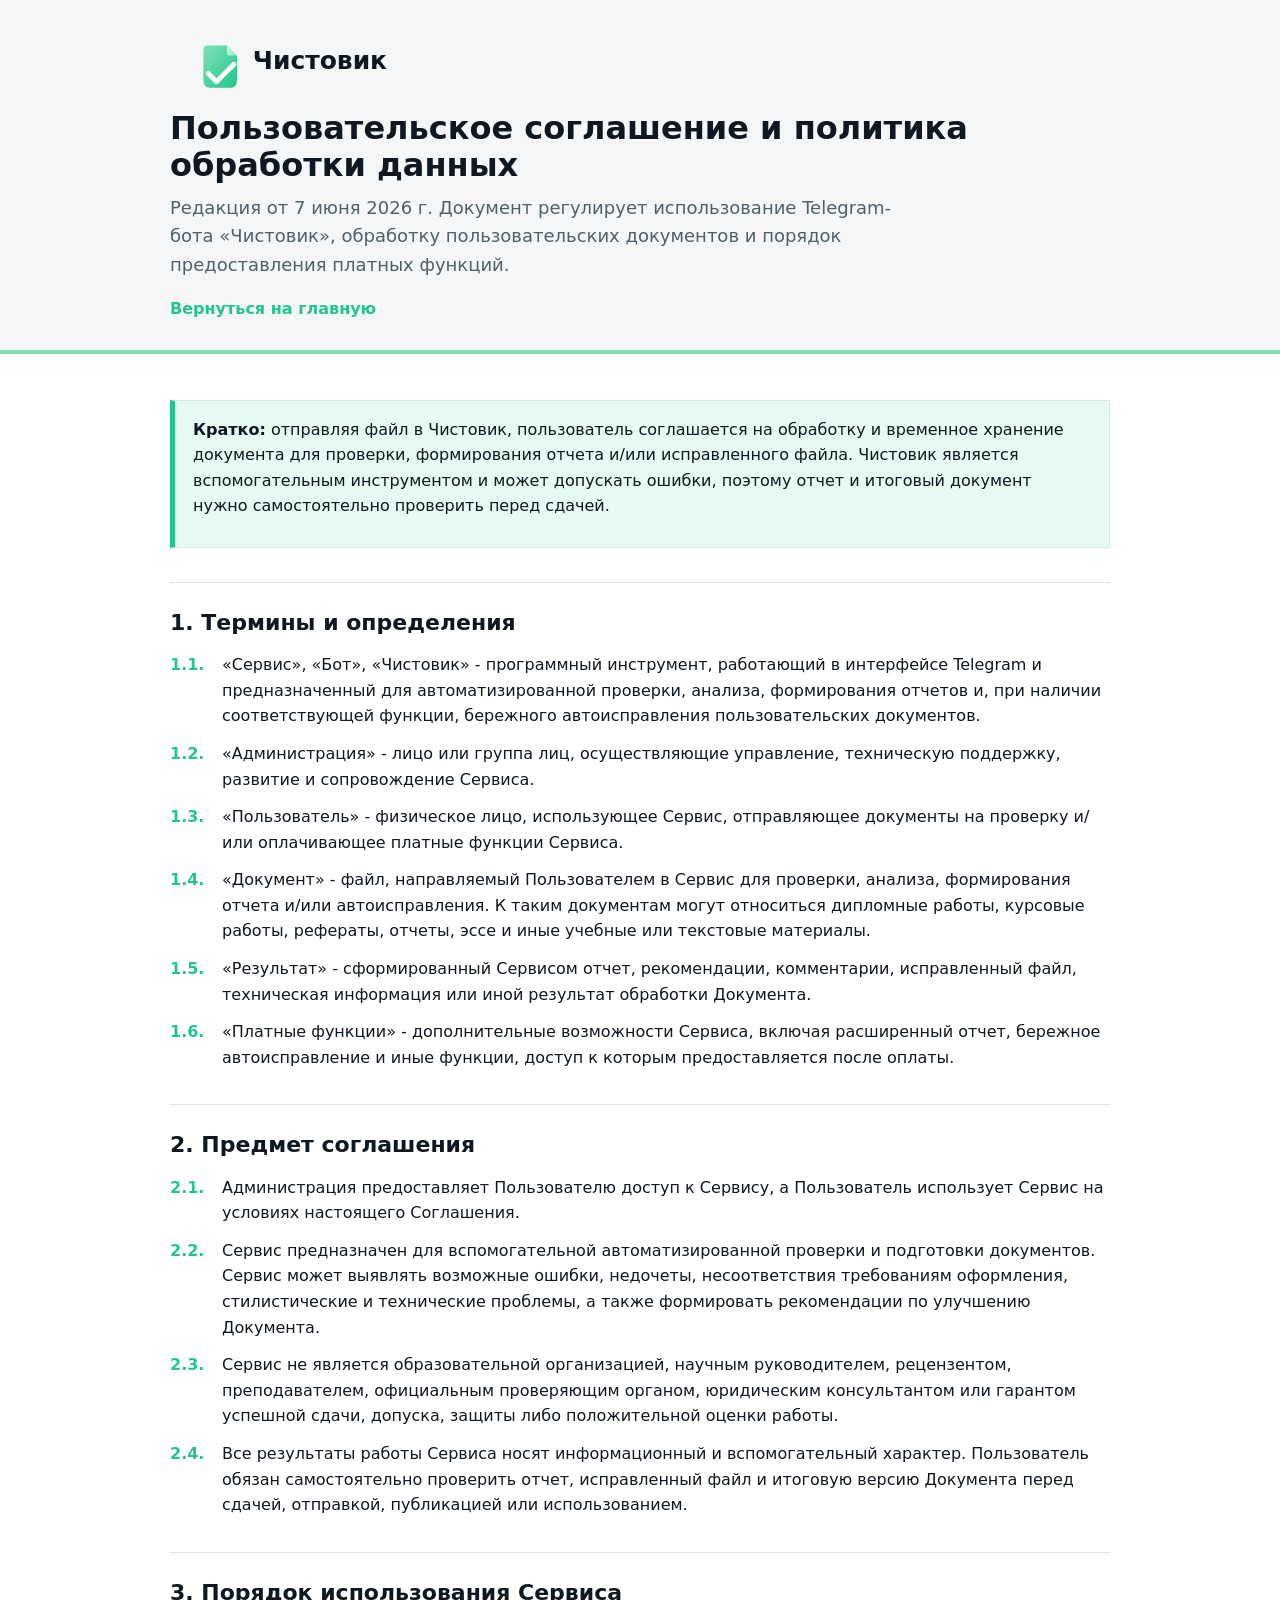
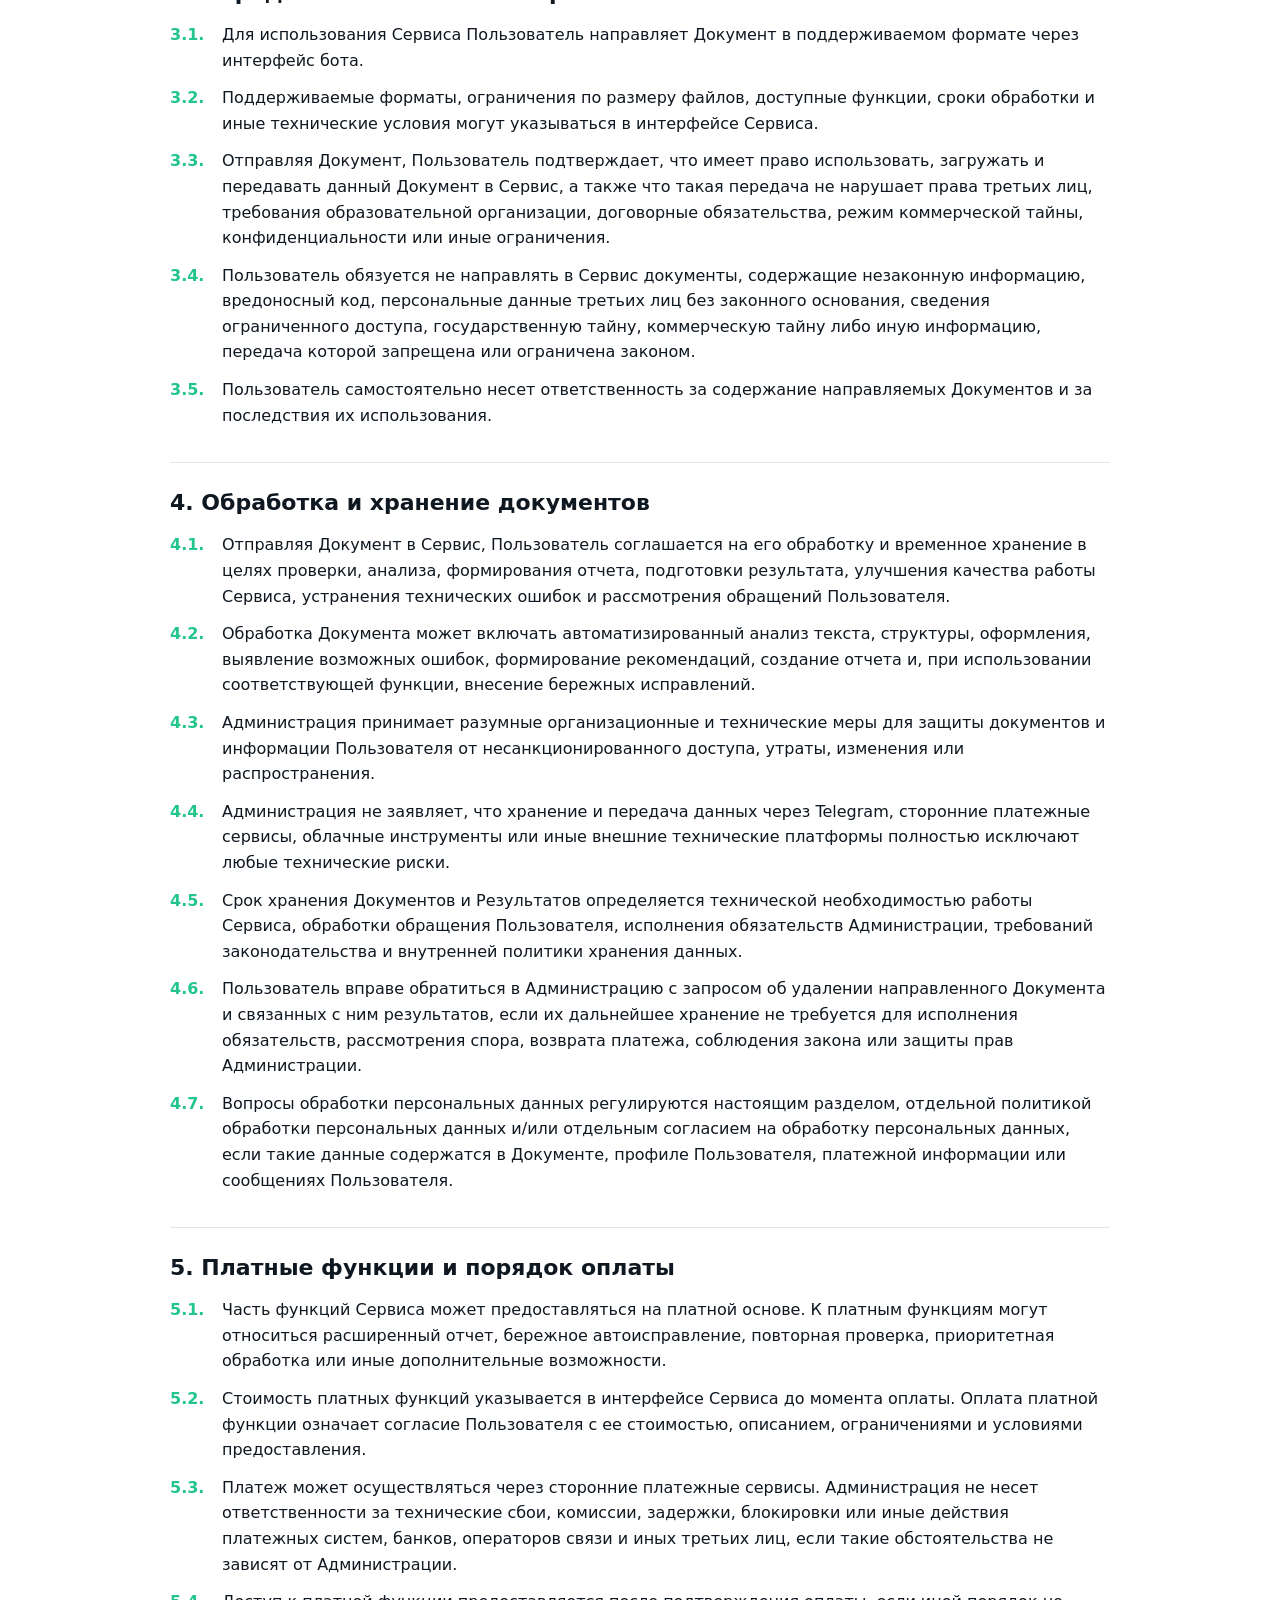
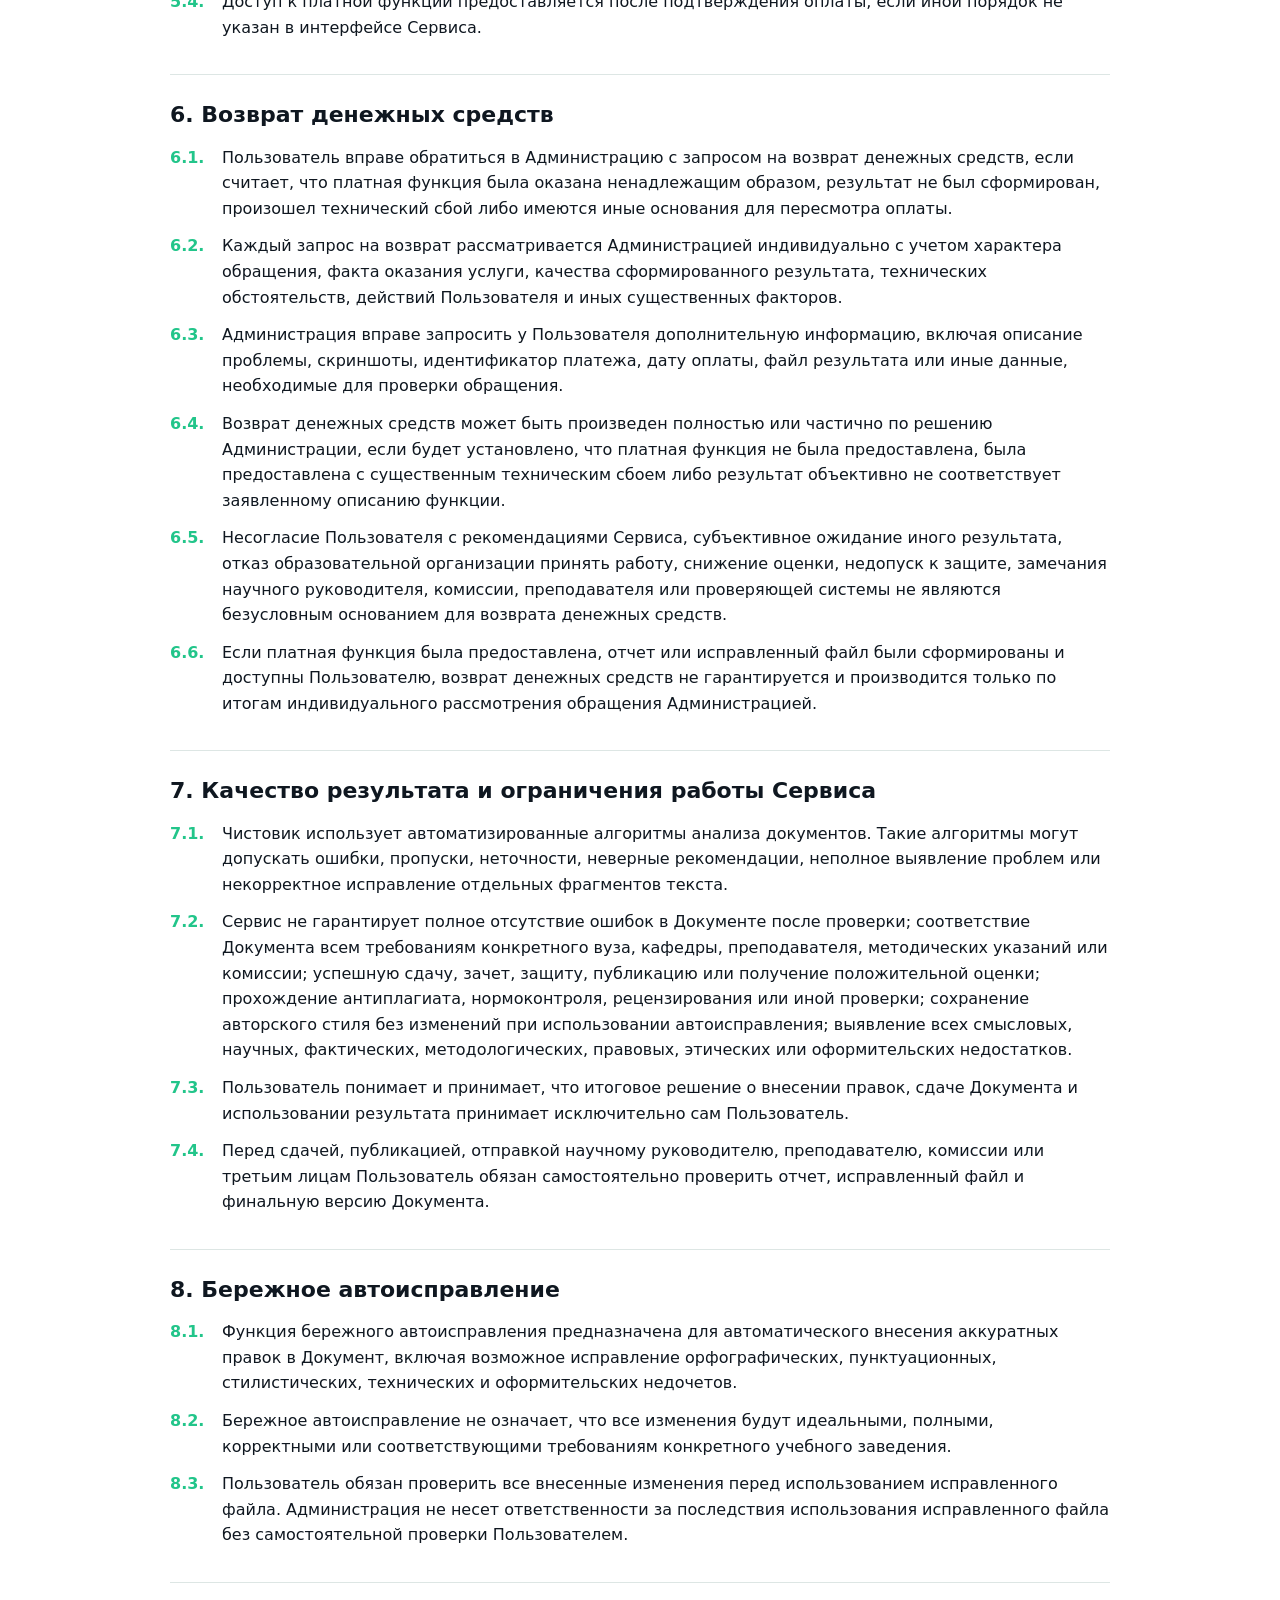
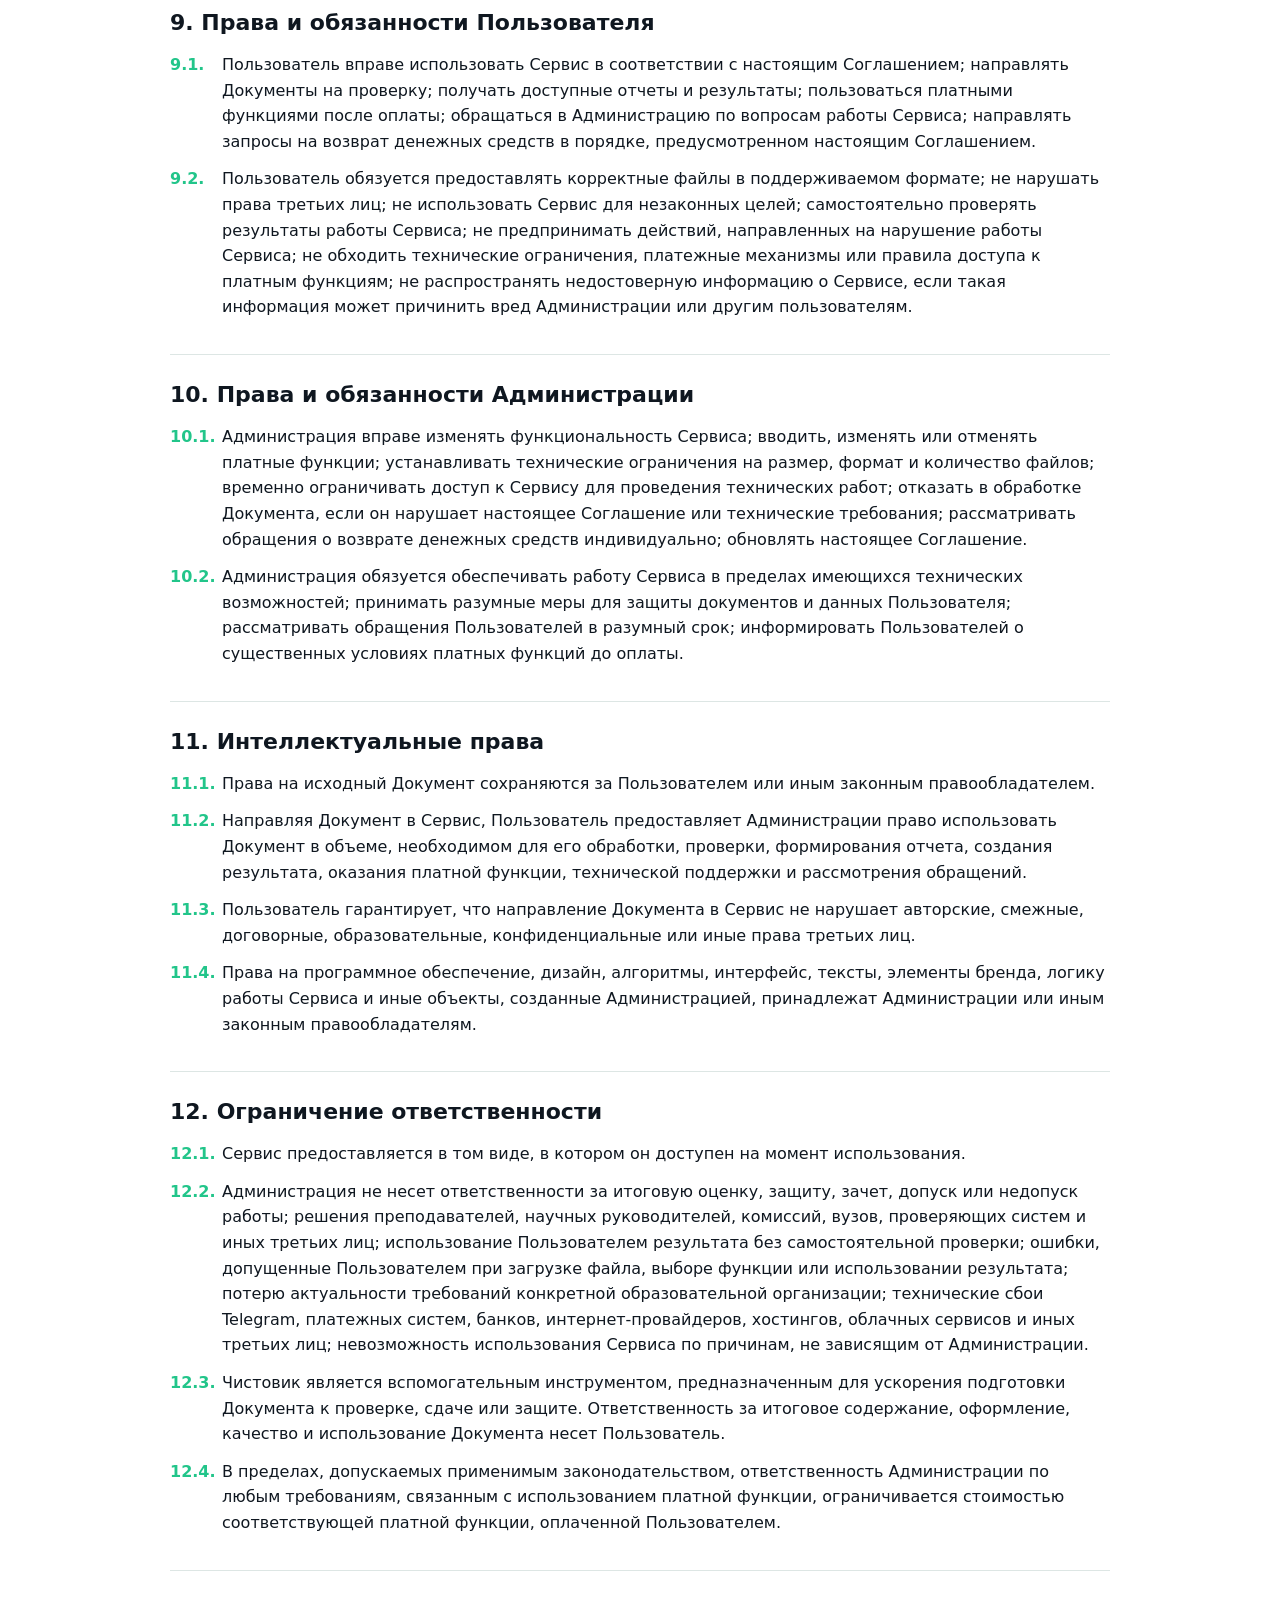
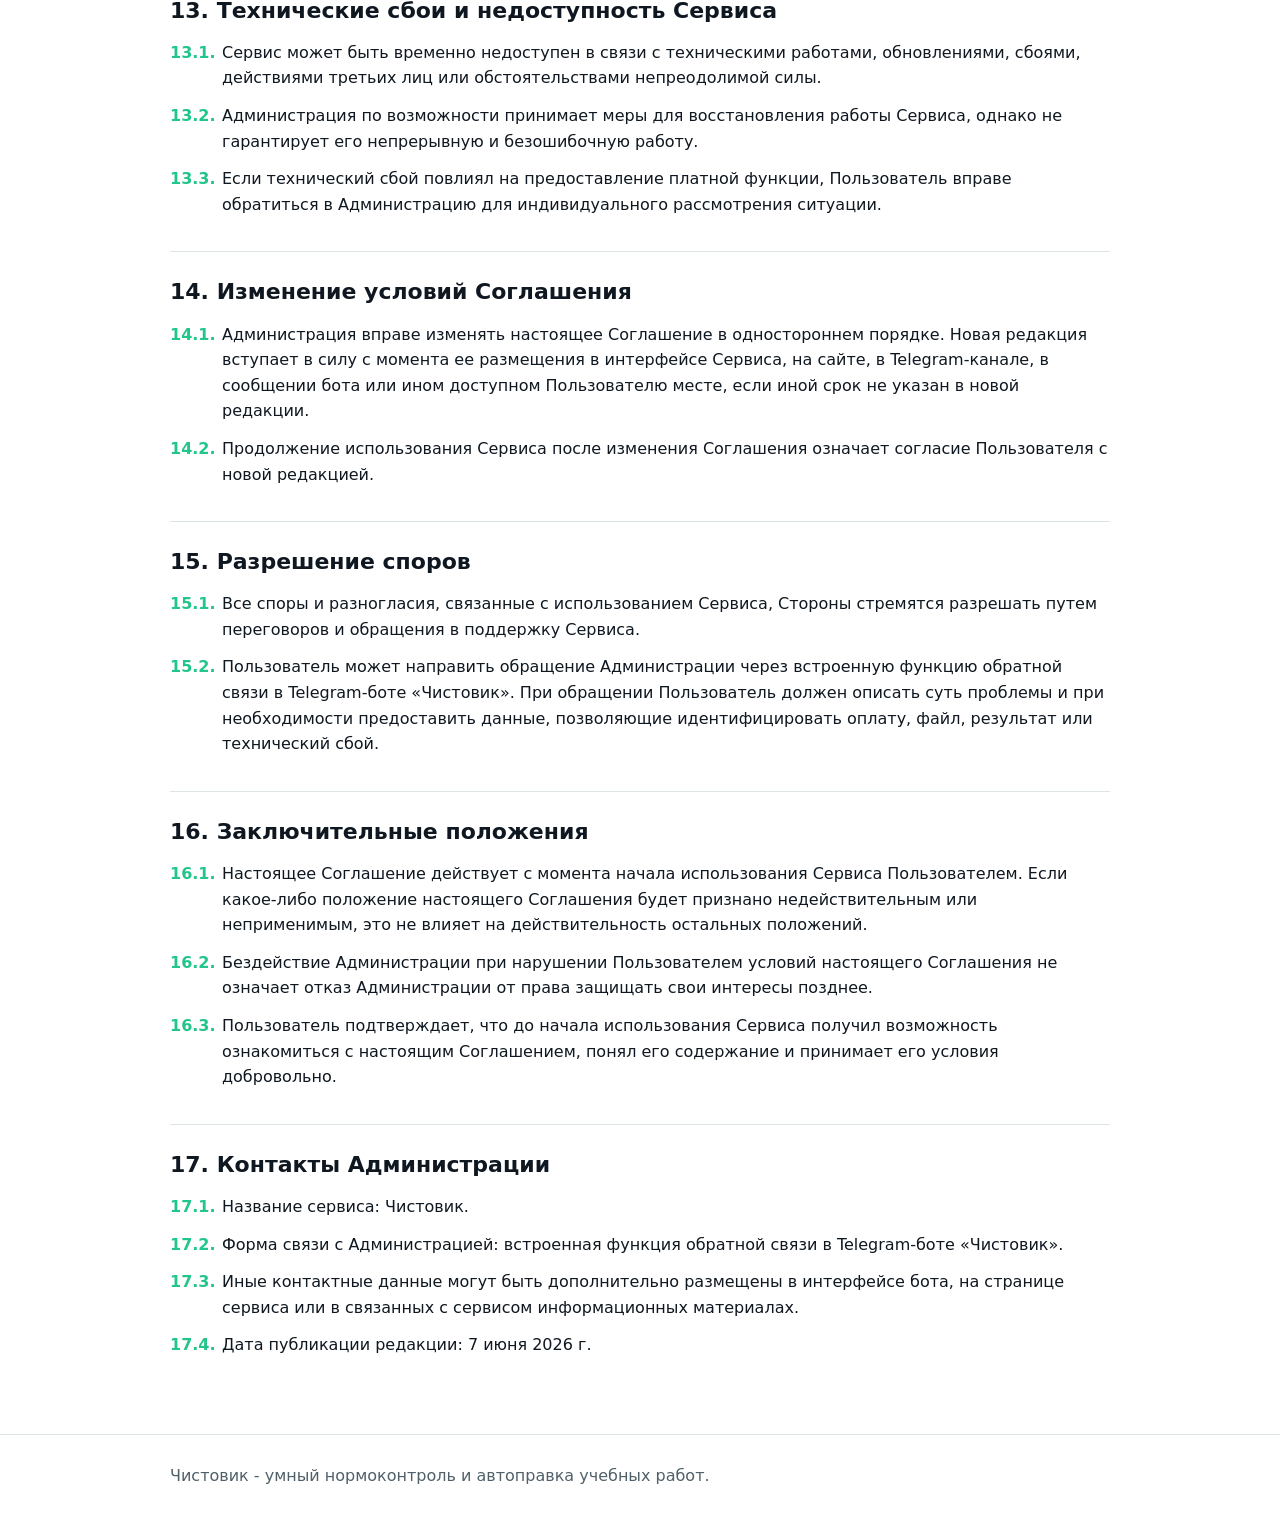
==== commit b8ac514f: "Restore numbered legal agreement subsections" ====
--- a/legal.html
+++ b/legal.html
@@ -55,12 +55,35 @@
     }
     h2 {
       border-top: 1px solid var(--line);
+      counter-increment: section;
+      counter-reset: item;
       font-size: 22px;
       margin: 34px 0 12px;
       padding-top: 22px;
     }
     p {
       margin: 0 0 12px;
+    }
+    .legal-list {
+      counter-reset: item;
+      list-style: none;
+      margin: 0 0 18px;
+      padding: 0;
+    }
+    .legal-list li {
+      color: var(--dark);
+      counter-increment: item;
+      margin: 0 0 12px;
+      padding-left: 52px;
+      position: relative;
+    }
+    .legal-list li::before {
+      color: var(--green);
+      content: counter(section) "." counter(item) ".";
+      font-weight: 700;
+      left: 0;
+      position: absolute;
+      top: 0;
     }
     .lead {
       color: var(--gray);
@@ -75,6 +98,7 @@
       padding: 16px 18px;
     }
     main .wrap {
+      counter-reset: section;
       padding-top: 24px;
     }
     footer {
@@ -101,103 +125,153 @@
       </section>
 
       <h2>1. Термины и определения</h2>
-      <p>«Сервис», «Бот», «Чистовик» - программный инструмент, работающий в интерфейсе Telegram и предназначенный для автоматизированной проверки, анализа, формирования отчетов и, при наличии соответствующей функции, бережного автоисправления пользовательских документов.</p>
-      <p>«Администрация» - лицо или группа лиц, осуществляющие управление, техническую поддержку, развитие и сопровождение Сервиса.</p>
-      <p>«Пользователь» - физическое лицо, использующее Сервис, отправляющее документы на проверку и/или оплачивающее платные функции Сервиса.</p>
-      <p>«Документ» - файл, направляемый Пользователем в Сервис для проверки, анализа, формирования отчета и/или автоисправления. К таким документам могут относиться дипломные работы, курсовые работы, рефераты, отчеты, эссе и иные учебные или текстовые материалы.</p>
-      <p>«Результат» - сформированный Сервисом отчет, рекомендации, комментарии, исправленный файл, техническая информация или иной результат обработки Документа.</p>
-      <p>«Платные функции» - дополнительные возможности Сервиса, включая расширенный отчет, бережное автоисправление и иные функции, доступ к которым предоставляется после оплаты.</p>
+      <ol class="legal-list">
+      <li>«Сервис», «Бот», «Чистовик» - программный инструмент, работающий в интерфейсе Telegram и предназначенный для автоматизированной проверки, анализа, формирования отчетов и, при наличии соответствующей функции, бережного автоисправления пользовательских документов.</li>
+      <li>«Администрация» - лицо или группа лиц, осуществляющие управление, техническую поддержку, развитие и сопровождение Сервиса.</li>
+      <li>«Пользователь» - физическое лицо, использующее Сервис, отправляющее документы на проверку и/или оплачивающее платные функции Сервиса.</li>
+      <li>«Документ» - файл, направляемый Пользователем в Сервис для проверки, анализа, формирования отчета и/или автоисправления. К таким документам могут относиться дипломные работы, курсовые работы, рефераты, отчеты, эссе и иные учебные или текстовые материалы.</li>
+      <li>«Результат» - сформированный Сервисом отчет, рекомендации, комментарии, исправленный файл, техническая информация или иной результат обработки Документа.</li>
+      <li>«Платные функции» - дополнительные возможности Сервиса, включая расширенный отчет, бережное автоисправление и иные функции, доступ к которым предоставляется после оплаты.</li>
+
+      </ol>
 
       <h2>2. Предмет соглашения</h2>
-      <p>Администрация предоставляет Пользователю доступ к Сервису, а Пользователь использует Сервис на условиях настоящего Соглашения.</p>
-      <p>Сервис предназначен для вспомогательной автоматизированной проверки и подготовки документов. Сервис может выявлять возможные ошибки, недочеты, несоответствия требованиям оформления, стилистические и технические проблемы, а также формировать рекомендации по улучшению Документа.</p>
-      <p>Сервис не является образовательной организацией, научным руководителем, рецензентом, преподавателем, официальным проверяющим органом, юридическим консультантом или гарантом успешной сдачи, допуска, защиты либо положительной оценки работы.</p>
-      <p>Все результаты работы Сервиса носят информационный и вспомогательный характер. Пользователь обязан самостоятельно проверить отчет, исправленный файл и итоговую версию Документа перед сдачей, отправкой, публикацией или использованием.</p>
+      <ol class="legal-list">
+      <li>Администрация предоставляет Пользователю доступ к Сервису, а Пользователь использует Сервис на условиях настоящего Соглашения.</li>
+      <li>Сервис предназначен для вспомогательной автоматизированной проверки и подготовки документов. Сервис может выявлять возможные ошибки, недочеты, несоответствия требованиям оформления, стилистические и технические проблемы, а также формировать рекомендации по улучшению Документа.</li>
+      <li>Сервис не является образовательной организацией, научным руководителем, рецензентом, преподавателем, официальным проверяющим органом, юридическим консультантом или гарантом успешной сдачи, допуска, защиты либо положительной оценки работы.</li>
+      <li>Все результаты работы Сервиса носят информационный и вспомогательный характер. Пользователь обязан самостоятельно проверить отчет, исправленный файл и итоговую версию Документа перед сдачей, отправкой, публикацией или использованием.</li>
+
+      </ol>
 
       <h2>3. Порядок использования Сервиса</h2>
-      <p>Для использования Сервиса Пользователь направляет Документ в поддерживаемом формате через интерфейс бота.</p>
-      <p>Поддерживаемые форматы, ограничения по размеру файлов, доступные функции, сроки обработки и иные технические условия могут указываться в интерфейсе Сервиса.</p>
-      <p>Отправляя Документ, Пользователь подтверждает, что имеет право использовать, загружать и передавать данный Документ в Сервис, а также что такая передача не нарушает права третьих лиц, требования образовательной организации, договорные обязательства, режим коммерческой тайны, конфиденциальности или иные ограничения.</p>
-      <p>Пользователь обязуется не направлять в Сервис документы, содержащие незаконную информацию, вредоносный код, персональные данные третьих лиц без законного основания, сведения ограниченного доступа, государственную тайну, коммерческую тайну либо иную информацию, передача которой запрещена или ограничена законом.</p>
-      <p>Пользователь самостоятельно несет ответственность за содержание направляемых Документов и за последствия их использования.</p>
+      <ol class="legal-list">
+      <li>Для использования Сервиса Пользователь направляет Документ в поддерживаемом формате через интерфейс бота.</li>
+      <li>Поддерживаемые форматы, ограничения по размеру файлов, доступные функции, сроки обработки и иные технические условия могут указываться в интерфейсе Сервиса.</li>
+      <li>Отправляя Документ, Пользователь подтверждает, что имеет право использовать, загружать и передавать данный Документ в Сервис, а также что такая передача не нарушает права третьих лиц, требования образовательной организации, договорные обязательства, режим коммерческой тайны, конфиденциальности или иные ограничения.</li>
+      <li>Пользователь обязуется не направлять в Сервис документы, содержащие незаконную информацию, вредоносный код, персональные данные третьих лиц без законного основания, сведения ограниченного доступа, государственную тайну, коммерческую тайну либо иную информацию, передача которой запрещена или ограничена законом.</li>
+      <li>Пользователь самостоятельно несет ответственность за содержание направляемых Документов и за последствия их использования.</li>
+
+      </ol>
 
       <h2>4. Обработка и хранение документов</h2>
-      <p>Отправляя Документ в Сервис, Пользователь соглашается на его обработку и временное хранение в целях проверки, анализа, формирования отчета, подготовки результата, улучшения качества работы Сервиса, устранения технических ошибок и рассмотрения обращений Пользователя.</p>
-      <p>Обработка Документа может включать автоматизированный анализ текста, структуры, оформления, выявление возможных ошибок, формирование рекомендаций, создание отчета и, при использовании соответствующей функции, внесение бережных исправлений.</p>
-      <p>Администрация принимает разумные организационные и технические меры для защиты документов и информации Пользователя от несанкционированного доступа, утраты, изменения или распространения.</p>
-      <p>Администрация не заявляет, что хранение и передача данных через Telegram, сторонние платежные сервисы, облачные инструменты или иные внешние технические платформы полностью исключают любые технические риски.</p>
-      <p>Срок хранения Документов и Результатов определяется технической необходимостью работы Сервиса, обработки обращения Пользователя, исполнения обязательств Администрации, требований законодательства и внутренней политики хранения данных.</p>
-      <p>Пользователь вправе обратиться в Администрацию с запросом об удалении направленного Документа и связанных с ним результатов, если их дальнейшее хранение не требуется для исполнения обязательств, рассмотрения спора, возврата платежа, соблюдения закона или защиты прав Администрации.</p>
-      <p>Вопросы обработки персональных данных регулируются настоящим разделом, отдельной политикой обработки персональных данных и/или отдельным согласием на обработку персональных данных, если такие данные содержатся в Документе, профиле Пользователя, платежной информации или сообщениях Пользователя.</p>
+      <ol class="legal-list">
+      <li>Отправляя Документ в Сервис, Пользователь соглашается на его обработку и временное хранение в целях проверки, анализа, формирования отчета, подготовки результата, улучшения качества работы Сервиса, устранения технических ошибок и рассмотрения обращений Пользователя.</li>
+      <li>Обработка Документа может включать автоматизированный анализ текста, структуры, оформления, выявление возможных ошибок, формирование рекомендаций, создание отчета и, при использовании соответствующей функции, внесение бережных исправлений.</li>
+      <li>Администрация принимает разумные организационные и технические меры для защиты документов и информации Пользователя от несанкционированного доступа, утраты, изменения или распространения.</li>
+      <li>Администрация не заявляет, что хранение и передача данных через Telegram, сторонние платежные сервисы, облачные инструменты или иные внешние технические платформы полностью исключают любые технические риски.</li>
+      <li>Срок хранения Документов и Результатов определяется технической необходимостью работы Сервиса, обработки обращения Пользователя, исполнения обязательств Администрации, требований законодательства и внутренней политики хранения данных.</li>
+      <li>Пользователь вправе обратиться в Администрацию с запросом об удалении направленного Документа и связанных с ним результатов, если их дальнейшее хранение не требуется для исполнения обязательств, рассмотрения спора, возврата платежа, соблюдения закона или защиты прав Администрации.</li>
+      <li>Вопросы обработки персональных данных регулируются настоящим разделом, отдельной политикой обработки персональных данных и/или отдельным согласием на обработку персональных данных, если такие данные содержатся в Документе, профиле Пользователя, платежной информации или сообщениях Пользователя.</li>
+
+      </ol>
 
       <h2>5. Платные функции и порядок оплаты</h2>
-      <p>Часть функций Сервиса может предоставляться на платной основе. К платным функциям могут относиться расширенный отчет, бережное автоисправление, повторная проверка, приоритетная обработка или иные дополнительные возможности.</p>
-      <p>Стоимость платных функций указывается в интерфейсе Сервиса до момента оплаты. Оплата платной функции означает согласие Пользователя с ее стоимостью, описанием, ограничениями и условиями предоставления.</p>
-      <p>Платеж может осуществляться через сторонние платежные сервисы. Администрация не несет ответственности за технические сбои, комиссии, задержки, блокировки или иные действия платежных систем, банков, операторов связи и иных третьих лиц, если такие обстоятельства не зависят от Администрации.</p>
-      <p>Доступ к платной функции предоставляется после подтверждения оплаты, если иной порядок не указан в интерфейсе Сервиса.</p>
+      <ol class="legal-list">
+      <li>Часть функций Сервиса может предоставляться на платной основе. К платным функциям могут относиться расширенный отчет, бережное автоисправление, повторная проверка, приоритетная обработка или иные дополнительные возможности.</li>
+      <li>Стоимость платных функций указывается в интерфейсе Сервиса до момента оплаты. Оплата платной функции означает согласие Пользователя с ее стоимостью, описанием, ограничениями и условиями предоставления.</li>
+      <li>Платеж может осуществляться через сторонние платежные сервисы. Администрация не несет ответственности за технические сбои, комиссии, задержки, блокировки или иные действия платежных систем, банков, операторов связи и иных третьих лиц, если такие обстоятельства не зависят от Администрации.</li>
+      <li>Доступ к платной функции предоставляется после подтверждения оплаты, если иной порядок не указан в интерфейсе Сервиса.</li>
+
+      </ol>
 
       <h2>6. Возврат денежных средств</h2>
-      <p>Пользователь вправе обратиться в Администрацию с запросом на возврат денежных средств, если считает, что платная функция была оказана ненадлежащим образом, результат не был сформирован, произошел технический сбой либо имеются иные основания для пересмотра оплаты.</p>
-      <p>Каждый запрос на возврат рассматривается Администрацией индивидуально с учетом характера обращения, факта оказания услуги, качества сформированного результата, технических обстоятельств, действий Пользователя и иных существенных факторов.</p>
-      <p>Администрация вправе запросить у Пользователя дополнительную информацию, включая описание проблемы, скриншоты, идентификатор платежа, дату оплаты, файл результата или иные данные, необходимые для проверки обращения.</p>
-      <p>Возврат денежных средств может быть произведен полностью или частично по решению Администрации, если будет установлено, что платная функция не была предоставлена, была предоставлена с существенным техническим сбоем либо результат объективно не соответствует заявленному описанию функции.</p>
-      <p>Несогласие Пользователя с рекомендациями Сервиса, субъективное ожидание иного результата, отказ образовательной организации принять работу, снижение оценки, недопуск к защите, замечания научного руководителя, комиссии, преподавателя или проверяющей системы не являются безусловным основанием для возврата денежных средств.</p>
-      <p>Если платная функция была предоставлена, отчет или исправленный файл были сформированы и доступны Пользователю, возврат денежных средств не гарантируется и производится только по итогам индивидуального рассмотрения обращения Администрацией.</p>
+      <ol class="legal-list">
+      <li>Пользователь вправе обратиться в Администрацию с запросом на возврат денежных средств, если считает, что платная функция была оказана ненадлежащим образом, результат не был сформирован, произошел технический сбой либо имеются иные основания для пересмотра оплаты.</li>
+      <li>Каждый запрос на возврат рассматривается Администрацией индивидуально с учетом характера обращения, факта оказания услуги, качества сформированного результата, технических обстоятельств, действий Пользователя и иных существенных факторов.</li>
+      <li>Администрация вправе запросить у Пользователя дополнительную информацию, включая описание проблемы, скриншоты, идентификатор платежа, дату оплаты, файл результата или иные данные, необходимые для проверки обращения.</li>
+      <li>Возврат денежных средств может быть произведен полностью или частично по решению Администрации, если будет установлено, что платная функция не была предоставлена, была предоставлена с существенным техническим сбоем либо результат объективно не соответствует заявленному описанию функции.</li>
+      <li>Несогласие Пользователя с рекомендациями Сервиса, субъективное ожидание иного результата, отказ образовательной организации принять работу, снижение оценки, недопуск к защите, замечания научного руководителя, комиссии, преподавателя или проверяющей системы не являются безусловным основанием для возврата денежных средств.</li>
+      <li>Если платная функция была предоставлена, отчет или исправленный файл были сформированы и доступны Пользователю, возврат денежных средств не гарантируется и производится только по итогам индивидуального рассмотрения обращения Администрацией.</li>
+
+      </ol>
 
       <h2>7. Качество результата и ограничения работы Сервиса</h2>
-      <p>Чистовик использует автоматизированные алгоритмы анализа документов. Такие алгоритмы могут допускать ошибки, пропуски, неточности, неверные рекомендации, неполное выявление проблем или некорректное исправление отдельных фрагментов текста.</p>
-      <p>Сервис не гарантирует полное отсутствие ошибок в Документе после проверки; соответствие Документа всем требованиям конкретного вуза, кафедры, преподавателя, методических указаний или комиссии; успешную сдачу, зачет, защиту, публикацию или получение положительной оценки; прохождение антиплагиата, нормоконтроля, рецензирования или иной проверки; сохранение авторского стиля без изменений при использовании автоисправления; выявление всех смысловых, научных, фактических, методологических, правовых, этических или оформительских недостатков.</p>
-      <p>Пользователь понимает и принимает, что итоговое решение о внесении правок, сдаче Документа и использовании результата принимает исключительно сам Пользователь.</p>
-      <p>Перед сдачей, публикацией, отправкой научному руководителю, преподавателю, комиссии или третьим лицам Пользователь обязан самостоятельно проверить отчет, исправленный файл и финальную версию Документа.</p>
+      <ol class="legal-list">
+      <li>Чистовик использует автоматизированные алгоритмы анализа документов. Такие алгоритмы могут допускать ошибки, пропуски, неточности, неверные рекомендации, неполное выявление проблем или некорректное исправление отдельных фрагментов текста.</li>
+      <li>Сервис не гарантирует полное отсутствие ошибок в Документе после проверки; соответствие Документа всем требованиям конкретного вуза, кафедры, преподавателя, методических указаний или комиссии; успешную сдачу, зачет, защиту, публикацию или получение положительной оценки; прохождение антиплагиата, нормоконтроля, рецензирования или иной проверки; сохранение авторского стиля без изменений при использовании автоисправления; выявление всех смысловых, научных, фактических, методологических, правовых, этических или оформительских недостатков.</li>
+      <li>Пользователь понимает и принимает, что итоговое решение о внесении правок, сдаче Документа и использовании результата принимает исключительно сам Пользователь.</li>
+      <li>Перед сдачей, публикацией, отправкой научному руководителю, преподавателю, комиссии или третьим лицам Пользователь обязан самостоятельно проверить отчет, исправленный файл и финальную версию Документа.</li>
+
+      </ol>
 
       <h2>8. Бережное автоисправление</h2>
-      <p>Функция бережного автоисправления предназначена для автоматического внесения аккуратных правок в Документ, включая возможное исправление орфографических, пунктуационных, стилистических, технических и оформительских недочетов.</p>
-      <p>Бережное автоисправление не означает, что все изменения будут идеальными, полными, корректными или соответствующими требованиям конкретного учебного заведения.</p>
-      <p>Пользователь обязан проверить все внесенные изменения перед использованием исправленного файла. Администрация не несет ответственности за последствия использования исправленного файла без самостоятельной проверки Пользователем.</p>
+      <ol class="legal-list">
+      <li>Функция бережного автоисправления предназначена для автоматического внесения аккуратных правок в Документ, включая возможное исправление орфографических, пунктуационных, стилистических, технических и оформительских недочетов.</li>
+      <li>Бережное автоисправление не означает, что все изменения будут идеальными, полными, корректными или соответствующими требованиям конкретного учебного заведения.</li>
+      <li>Пользователь обязан проверить все внесенные изменения перед использованием исправленного файла. Администрация не несет ответственности за последствия использования исправленного файла без самостоятельной проверки Пользователем.</li>
+
+      </ol>
 
       <h2>9. Права и обязанности Пользователя</h2>
-      <p>Пользователь вправе использовать Сервис в соответствии с настоящим Соглашением; направлять Документы на проверку; получать доступные отчеты и результаты; пользоваться платными функциями после оплаты; обращаться в Администрацию по вопросам работы Сервиса; направлять запросы на возврат денежных средств в порядке, предусмотренном настоящим Соглашением.</p>
-      <p>Пользователь обязуется предоставлять корректные файлы в поддерживаемом формате; не нарушать права третьих лиц; не использовать Сервис для незаконных целей; самостоятельно проверять результаты работы Сервиса; не предпринимать действий, направленных на нарушение работы Сервиса; не обходить технические ограничения, платежные механизмы или правила доступа к платным функциям; не распространять недостоверную информацию о Сервисе, если такая информация может причинить вред Администрации или другим пользователям.</p>
+      <ol class="legal-list">
+      <li>Пользователь вправе использовать Сервис в соответствии с настоящим Соглашением; направлять Документы на проверку; получать доступные отчеты и результаты; пользоваться платными функциями после оплаты; обращаться в Администрацию по вопросам работы Сервиса; направлять запросы на возврат денежных средств в порядке, предусмотренном настоящим Соглашением.</li>
+      <li>Пользователь обязуется предоставлять корректные файлы в поддерживаемом формате; не нарушать права третьих лиц; не использовать Сервис для незаконных целей; самостоятельно проверять результаты работы Сервиса; не предпринимать действий, направленных на нарушение работы Сервиса; не обходить технические ограничения, платежные механизмы или правила доступа к платным функциям; не распространять недостоверную информацию о Сервисе, если такая информация может причинить вред Администрации или другим пользователям.</li>
+
+      </ol>
 
       <h2>10. Права и обязанности Администрации</h2>
-      <p>Администрация вправе изменять функциональность Сервиса; вводить, изменять или отменять платные функции; устанавливать технические ограничения на размер, формат и количество файлов; временно ограничивать доступ к Сервису для проведения технических работ; отказать в обработке Документа, если он нарушает настоящее Соглашение или технические требования; рассматривать обращения о возврате денежных средств индивидуально; обновлять настоящее Соглашение.</p>
-      <p>Администрация обязуется обеспечивать работу Сервиса в пределах имеющихся технических возможностей; принимать разумные меры для защиты документов и данных Пользователя; рассматривать обращения Пользователей в разумный срок; информировать Пользователей о существенных условиях платных функций до оплаты.</p>
+      <ol class="legal-list">
+      <li>Администрация вправе изменять функциональность Сервиса; вводить, изменять или отменять платные функции; устанавливать технические ограничения на размер, формат и количество файлов; временно ограничивать доступ к Сервису для проведения технических работ; отказать в обработке Документа, если он нарушает настоящее Соглашение или технические требования; рассматривать обращения о возврате денежных средств индивидуально; обновлять настоящее Соглашение.</li>
+      <li>Администрация обязуется обеспечивать работу Сервиса в пределах имеющихся технических возможностей; принимать разумные меры для защиты документов и данных Пользователя; рассматривать обращения Пользователей в разумный срок; информировать Пользователей о существенных условиях платных функций до оплаты.</li>
+
+      </ol>
 
       <h2>11. Интеллектуальные права</h2>
-      <p>Права на исходный Документ сохраняются за Пользователем или иным законным правообладателем.</p>
-      <p>Направляя Документ в Сервис, Пользователь предоставляет Администрации право использовать Документ в объеме, необходимом для его обработки, проверки, формирования отчета, создания результата, оказания платной функции, технической поддержки и рассмотрения обращений.</p>
-      <p>Пользователь гарантирует, что направление Документа в Сервис не нарушает авторские, смежные, договорные, образовательные, конфиденциальные или иные права третьих лиц.</p>
-      <p>Права на программное обеспечение, дизайн, алгоритмы, интерфейс, тексты, элементы бренда, логику работы Сервиса и иные объекты, созданные Администрацией, принадлежат Администрации или иным законным правообладателям.</p>
+      <ol class="legal-list">
+      <li>Права на исходный Документ сохраняются за Пользователем или иным законным правообладателем.</li>
+      <li>Направляя Документ в Сервис, Пользователь предоставляет Администрации право использовать Документ в объеме, необходимом для его обработки, проверки, формирования отчета, создания результата, оказания платной функции, технической поддержки и рассмотрения обращений.</li>
+      <li>Пользователь гарантирует, что направление Документа в Сервис не нарушает авторские, смежные, договорные, образовательные, конфиденциальные или иные права третьих лиц.</li>
+      <li>Права на программное обеспечение, дизайн, алгоритмы, интерфейс, тексты, элементы бренда, логику работы Сервиса и иные объекты, созданные Администрацией, принадлежат Администрации или иным законным правообладателям.</li>
+
+      </ol>
 
       <h2>12. Ограничение ответственности</h2>
-      <p>Сервис предоставляется в том виде, в котором он доступен на момент использования.</p>
-      <p>Администрация не несет ответственности за итоговую оценку, защиту, зачет, допуск или недопуск работы; решения преподавателей, научных руководителей, комиссий, вузов, проверяющих систем и иных третьих лиц; использование Пользователем результата без самостоятельной проверки; ошибки, допущенные Пользователем при загрузке файла, выборе функции или использовании результата; потерю актуальности требований конкретной образовательной организации; технические сбои Telegram, платежных систем, банков, интернет-провайдеров, хостингов, облачных сервисов и иных третьих лиц; невозможность использования Сервиса по причинам, не зависящим от Администрации.</p>
-      <p>Чистовик является вспомогательным инструментом, предназначенным для ускорения подготовки Документа к проверке, сдаче или защите. Ответственность за итоговое содержание, оформление, качество и использование Документа несет Пользователь.</p>
-      <p>В пределах, допускаемых применимым законодательством, ответственность Администрации по любым требованиям, связанным с использованием платной функции, ограничивается стоимостью соответствующей платной функции, оплаченной Пользователем.</p>
+      <ol class="legal-list">
+      <li>Сервис предоставляется в том виде, в котором он доступен на момент использования.</li>
+      <li>Администрация не несет ответственности за итоговую оценку, защиту, зачет, допуск или недопуск работы; решения преподавателей, научных руководителей, комиссий, вузов, проверяющих систем и иных третьих лиц; использование Пользователем результата без самостоятельной проверки; ошибки, допущенные Пользователем при загрузке файла, выборе функции или использовании результата; потерю актуальности требований конкретной образовательной организации; технические сбои Telegram, платежных систем, банков, интернет-провайдеров, хостингов, облачных сервисов и иных третьих лиц; невозможность использования Сервиса по причинам, не зависящим от Администрации.</li>
+      <li>Чистовик является вспомогательным инструментом, предназначенным для ускорения подготовки Документа к проверке, сдаче или защите. Ответственность за итоговое содержание, оформление, качество и использование Документа несет Пользователь.</li>
+      <li>В пределах, допускаемых применимым законодательством, ответственность Администрации по любым требованиям, связанным с использованием платной функции, ограничивается стоимостью соответствующей платной функции, оплаченной Пользователем.</li>
+
+      </ol>
 
       <h2>13. Технические сбои и недоступность Сервиса</h2>
-      <p>Сервис может быть временно недоступен в связи с техническими работами, обновлениями, сбоями, действиями третьих лиц или обстоятельствами непреодолимой силы.</p>
-      <p>Администрация по возможности принимает меры для восстановления работы Сервиса, однако не гарантирует его непрерывную и безошибочную работу.</p>
-      <p>Если технический сбой повлиял на предоставление платной функции, Пользователь вправе обратиться в Администрацию для индивидуального рассмотрения ситуации.</p>
+      <ol class="legal-list">
+      <li>Сервис может быть временно недоступен в связи с техническими работами, обновлениями, сбоями, действиями третьих лиц или обстоятельствами непреодолимой силы.</li>
+      <li>Администрация по возможности принимает меры для восстановления работы Сервиса, однако не гарантирует его непрерывную и безошибочную работу.</li>
+      <li>Если технический сбой повлиял на предоставление платной функции, Пользователь вправе обратиться в Администрацию для индивидуального рассмотрения ситуации.</li>
+
+      </ol>
 
       <h2>14. Изменение условий Соглашения</h2>
-      <p>Администрация вправе изменять настоящее Соглашение в одностороннем порядке. Новая редакция вступает в силу с момента ее размещения в интерфейсе Сервиса, на сайте, в Telegram-канале, в сообщении бота или ином доступном Пользователю месте, если иной срок не указан в новой редакции.</p>
-      <p>Продолжение использования Сервиса после изменения Соглашения означает согласие Пользователя с новой редакцией.</p>
+      <ol class="legal-list">
+      <li>Администрация вправе изменять настоящее Соглашение в одностороннем порядке. Новая редакция вступает в силу с момента ее размещения в интерфейсе Сервиса, на сайте, в Telegram-канале, в сообщении бота или ином доступном Пользователю месте, если иной срок не указан в новой редакции.</li>
+      <li>Продолжение использования Сервиса после изменения Соглашения означает согласие Пользователя с новой редакцией.</li>
+
+      </ol>
 
       <h2>15. Разрешение споров</h2>
-      <p>Все споры и разногласия, связанные с использованием Сервиса, Стороны стремятся разрешать путем переговоров и обращения в поддержку Сервиса.</p>
-      <p>Пользователь может направить обращение Администрации через встроенную функцию обратной связи в Telegram-боте «Чистовик». При обращении Пользователь должен описать суть проблемы и при необходимости предоставить данные, позволяющие идентифицировать оплату, файл, результат или технический сбой.</p>
+      <ol class="legal-list">
+      <li>Все споры и разногласия, связанные с использованием Сервиса, Стороны стремятся разрешать путем переговоров и обращения в поддержку Сервиса.</li>
+      <li>Пользователь может направить обращение Администрации через встроенную функцию обратной связи в Telegram-боте «Чистовик». При обращении Пользователь должен описать суть проблемы и при необходимости предоставить данные, позволяющие идентифицировать оплату, файл, результат или технический сбой.</li>
+
+      </ol>
 
       <h2>16. Заключительные положения</h2>
-      <p>Настоящее Соглашение действует с момента начала использования Сервиса Пользователем. Если какое-либо положение настоящего Соглашения будет признано недействительным или неприменимым, это не влияет на действительность остальных положений.</p>
-      <p>Бездействие Администрации при нарушении Пользователем условий настоящего Соглашения не означает отказ Администрации от права защищать свои интересы позднее.</p>
-      <p>Пользователь подтверждает, что до начала использования Сервиса получил возможность ознакомиться с настоящим Соглашением, понял его содержание и принимает его условия добровольно.</p>
+      <ol class="legal-list">
+      <li>Настоящее Соглашение действует с момента начала использования Сервиса Пользователем. Если какое-либо положение настоящего Соглашения будет признано недействительным или неприменимым, это не влияет на действительность остальных положений.</li>
+      <li>Бездействие Администрации при нарушении Пользователем условий настоящего Соглашения не означает отказ Администрации от права защищать свои интересы позднее.</li>
+      <li>Пользователь подтверждает, что до начала использования Сервиса получил возможность ознакомиться с настоящим Соглашением, понял его содержание и принимает его условия добровольно.</li>
+
+      </ol>
 
       <h2>17. Контакты Администрации</h2>
-      <p>Название сервиса: Чистовик.</p>
-      <p>Форма связи с Администрацией: встроенная функция обратной связи в Telegram-боте «Чистовик».</p>
-      <p>Иные контактные данные могут быть дополнительно размещены в интерфейсе бота, на странице сервиса или в связанных с сервисом информационных материалах.</p>
-      <p>Дата публикации редакции: 7 июня 2026 г.</p>
+      <ol class="legal-list">
+      <li>Название сервиса: Чистовик.</li>
+      <li>Форма связи с Администрацией: встроенная функция обратной связи в Telegram-боте «Чистовик».</li>
+      <li>Иные контактные данные могут быть дополнительно размещены в интерфейсе бота, на странице сервиса или в связанных с сервисом информационных материалах.</li>
+      <li>Дата публикации редакции: 7 июня 2026 г.</li>
+      </ol>
     </div>
   </main>
 
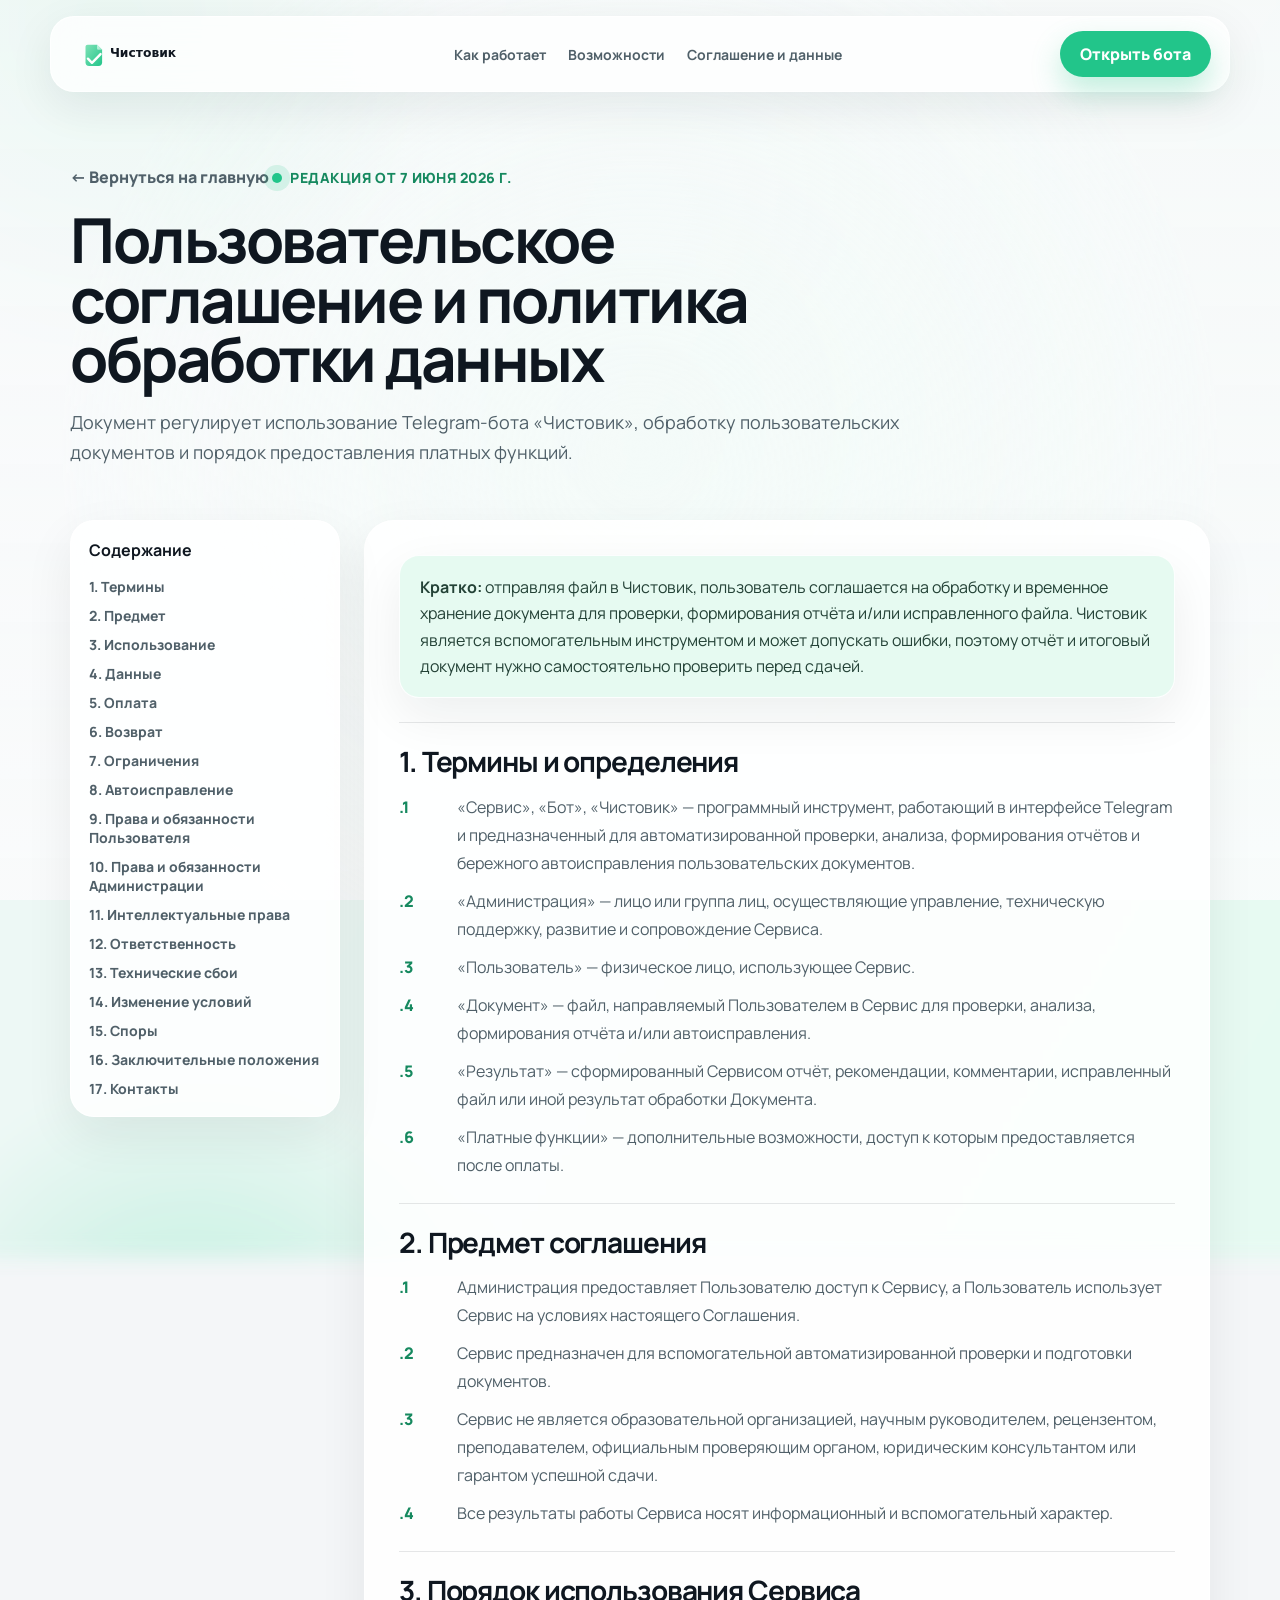
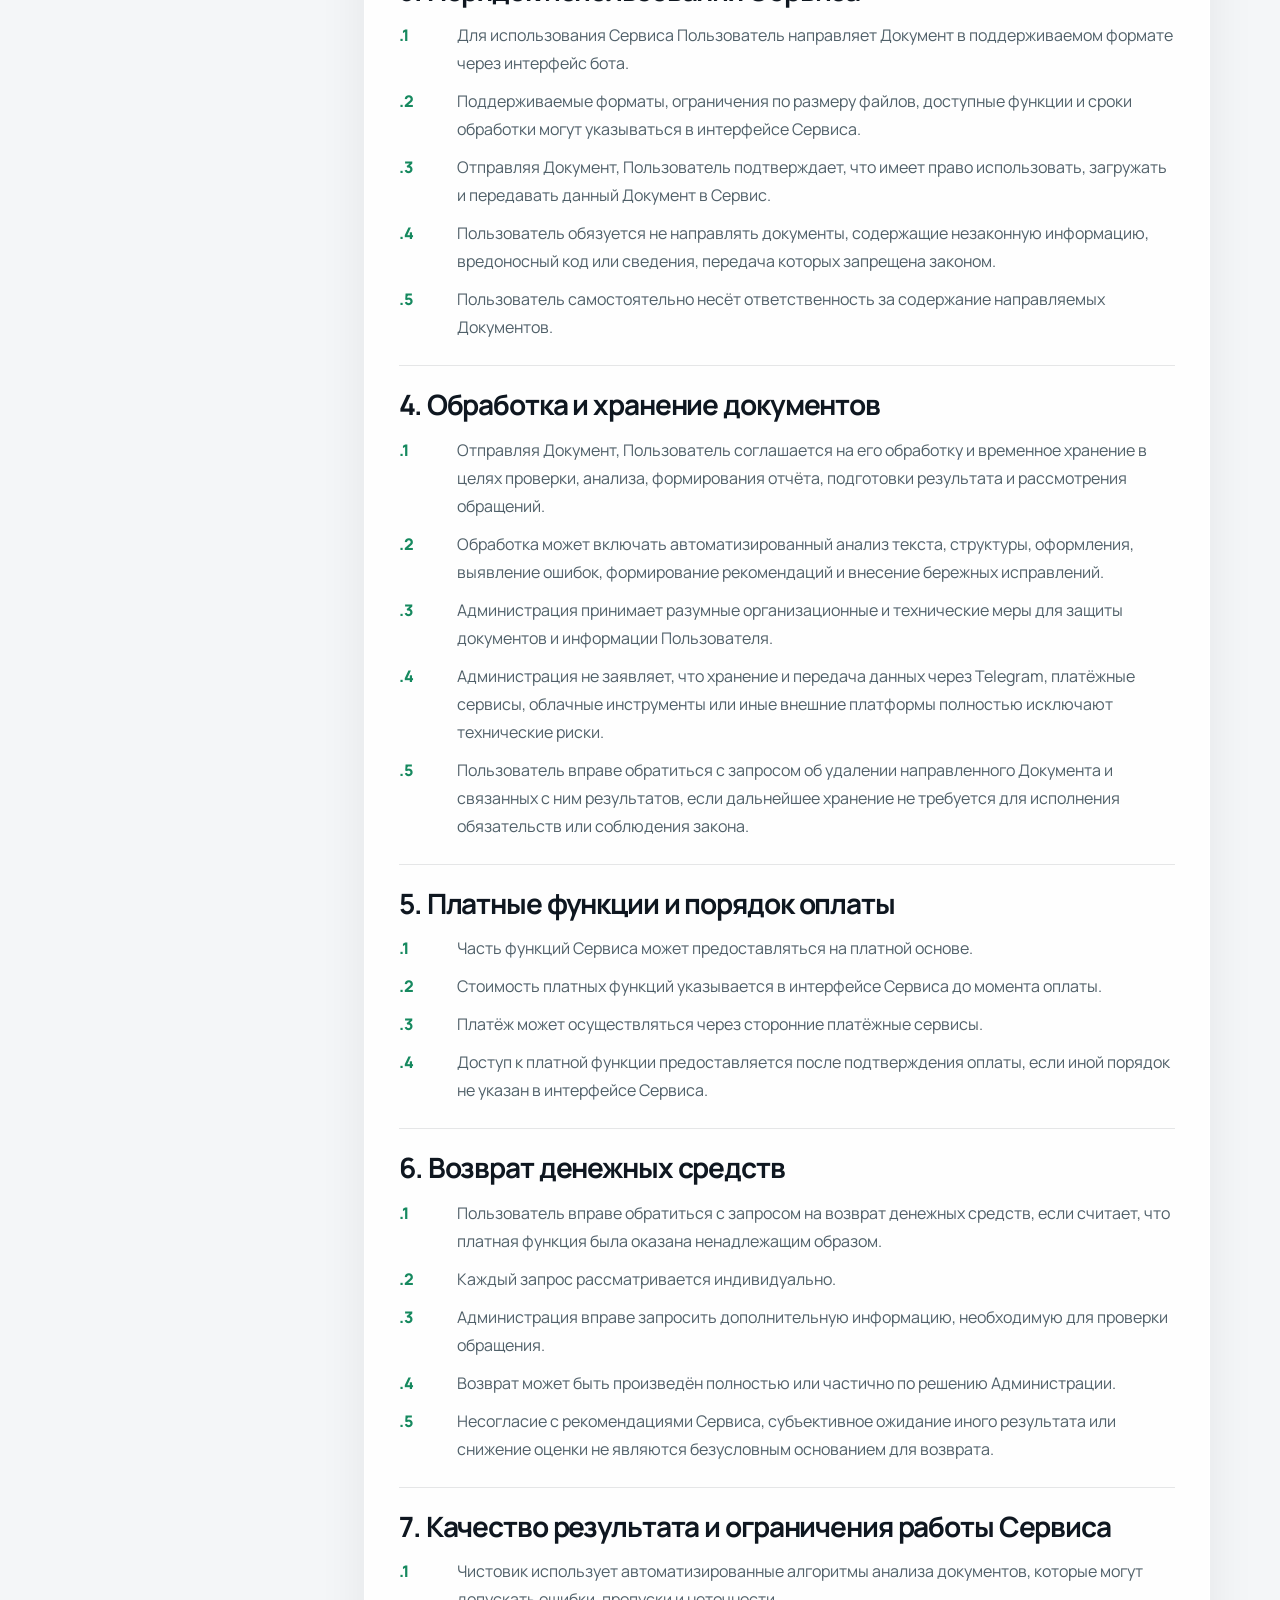
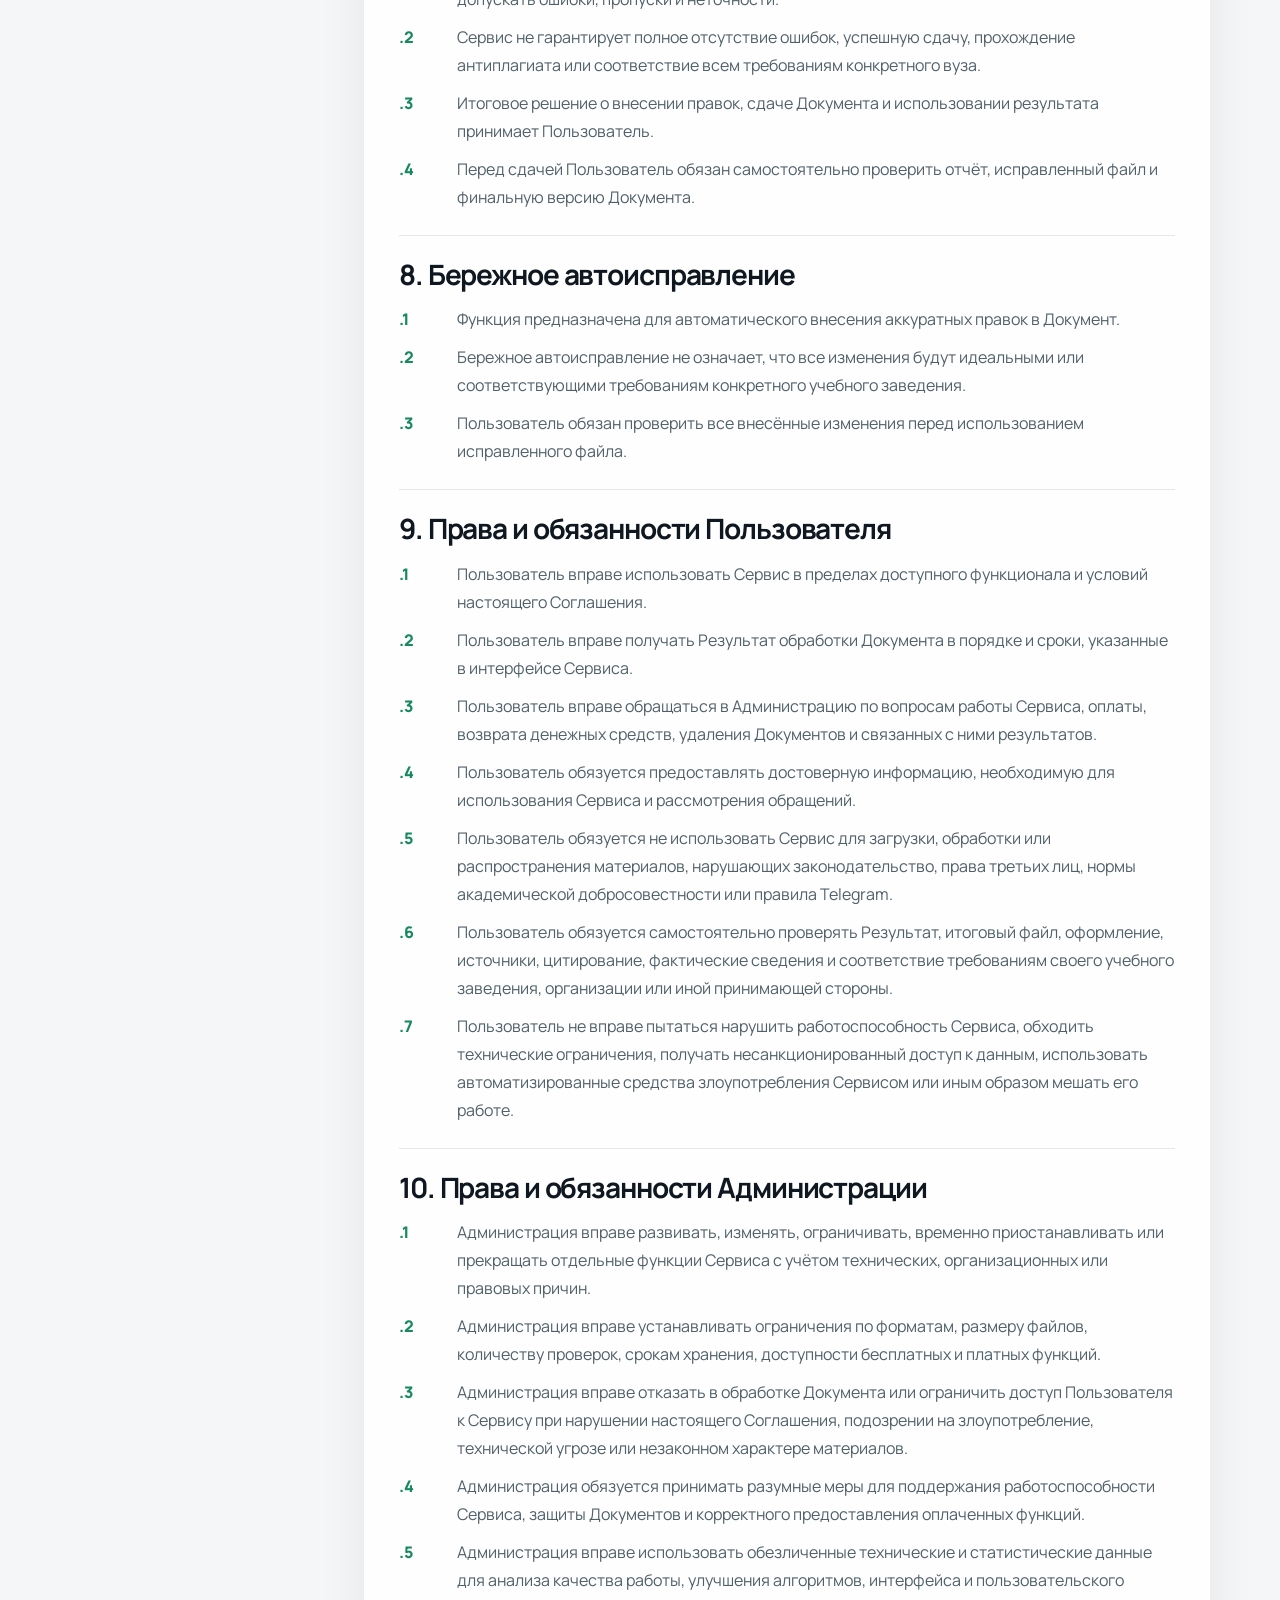
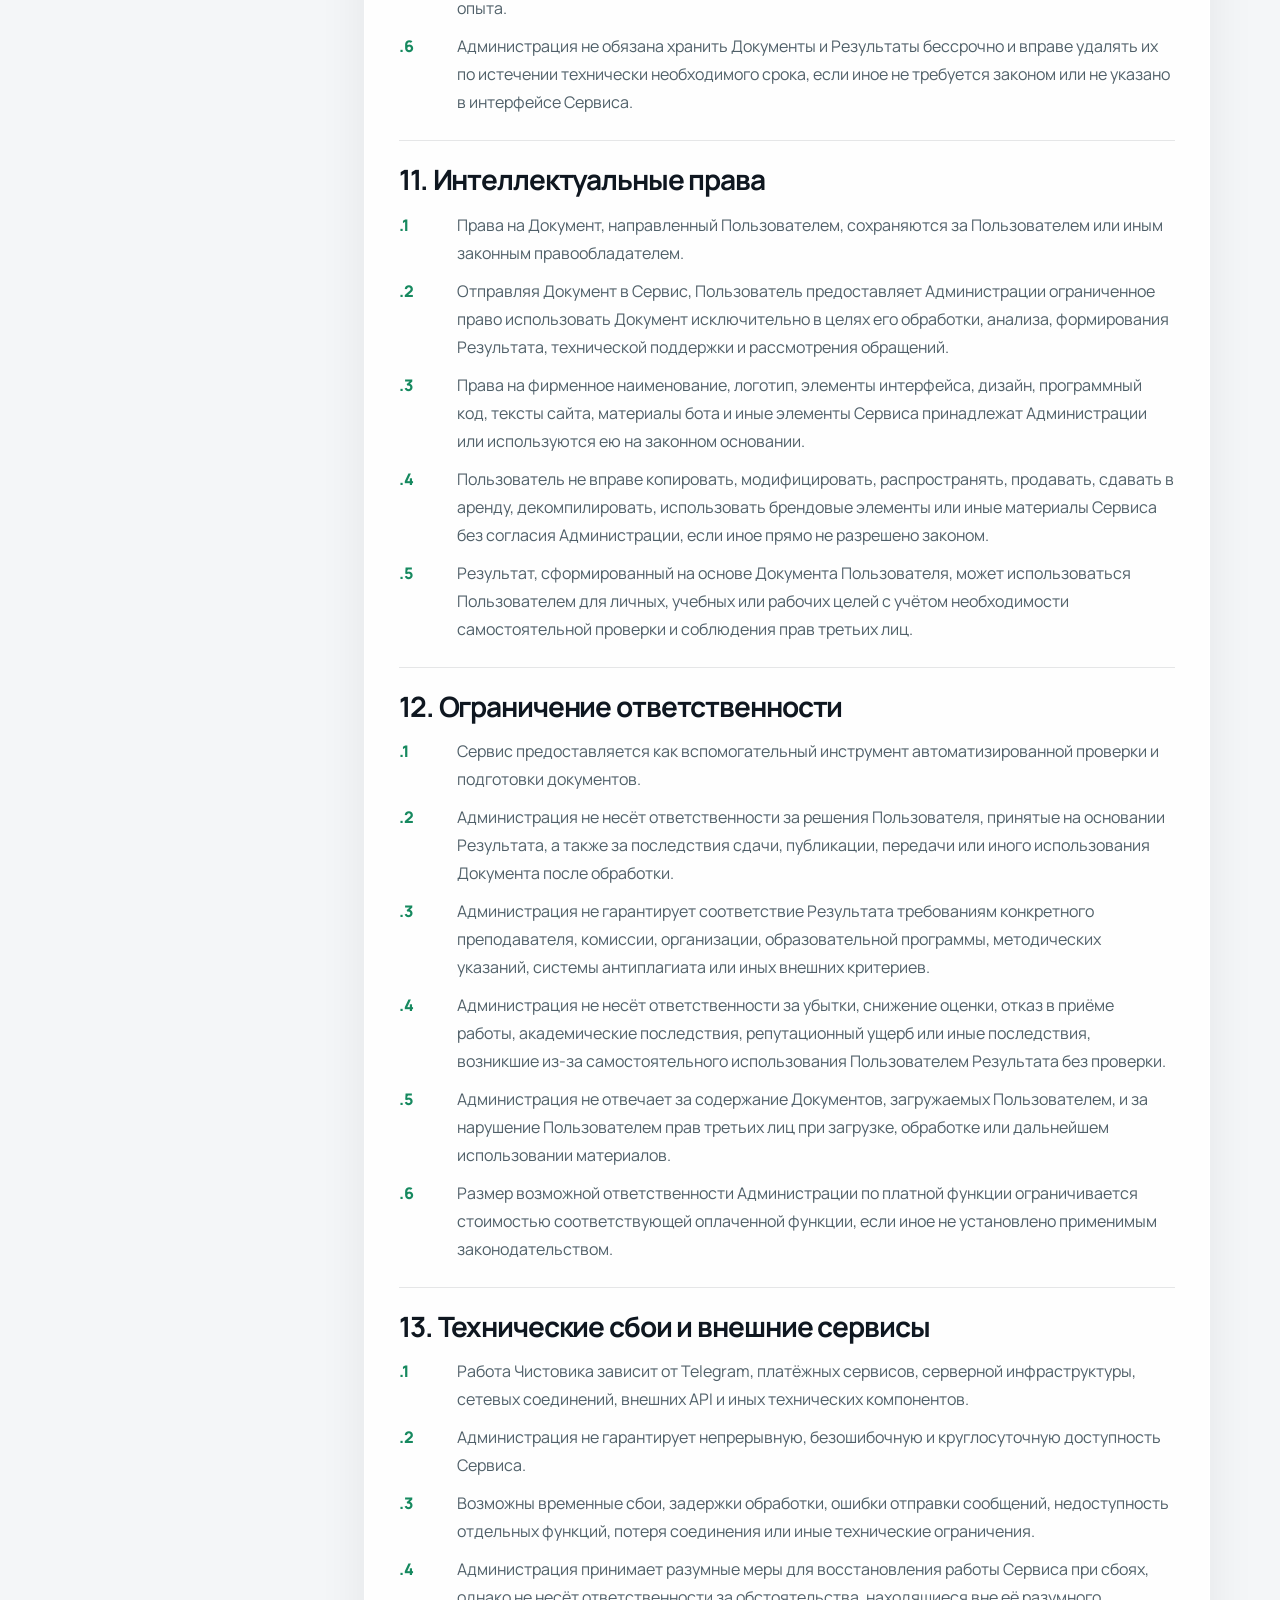
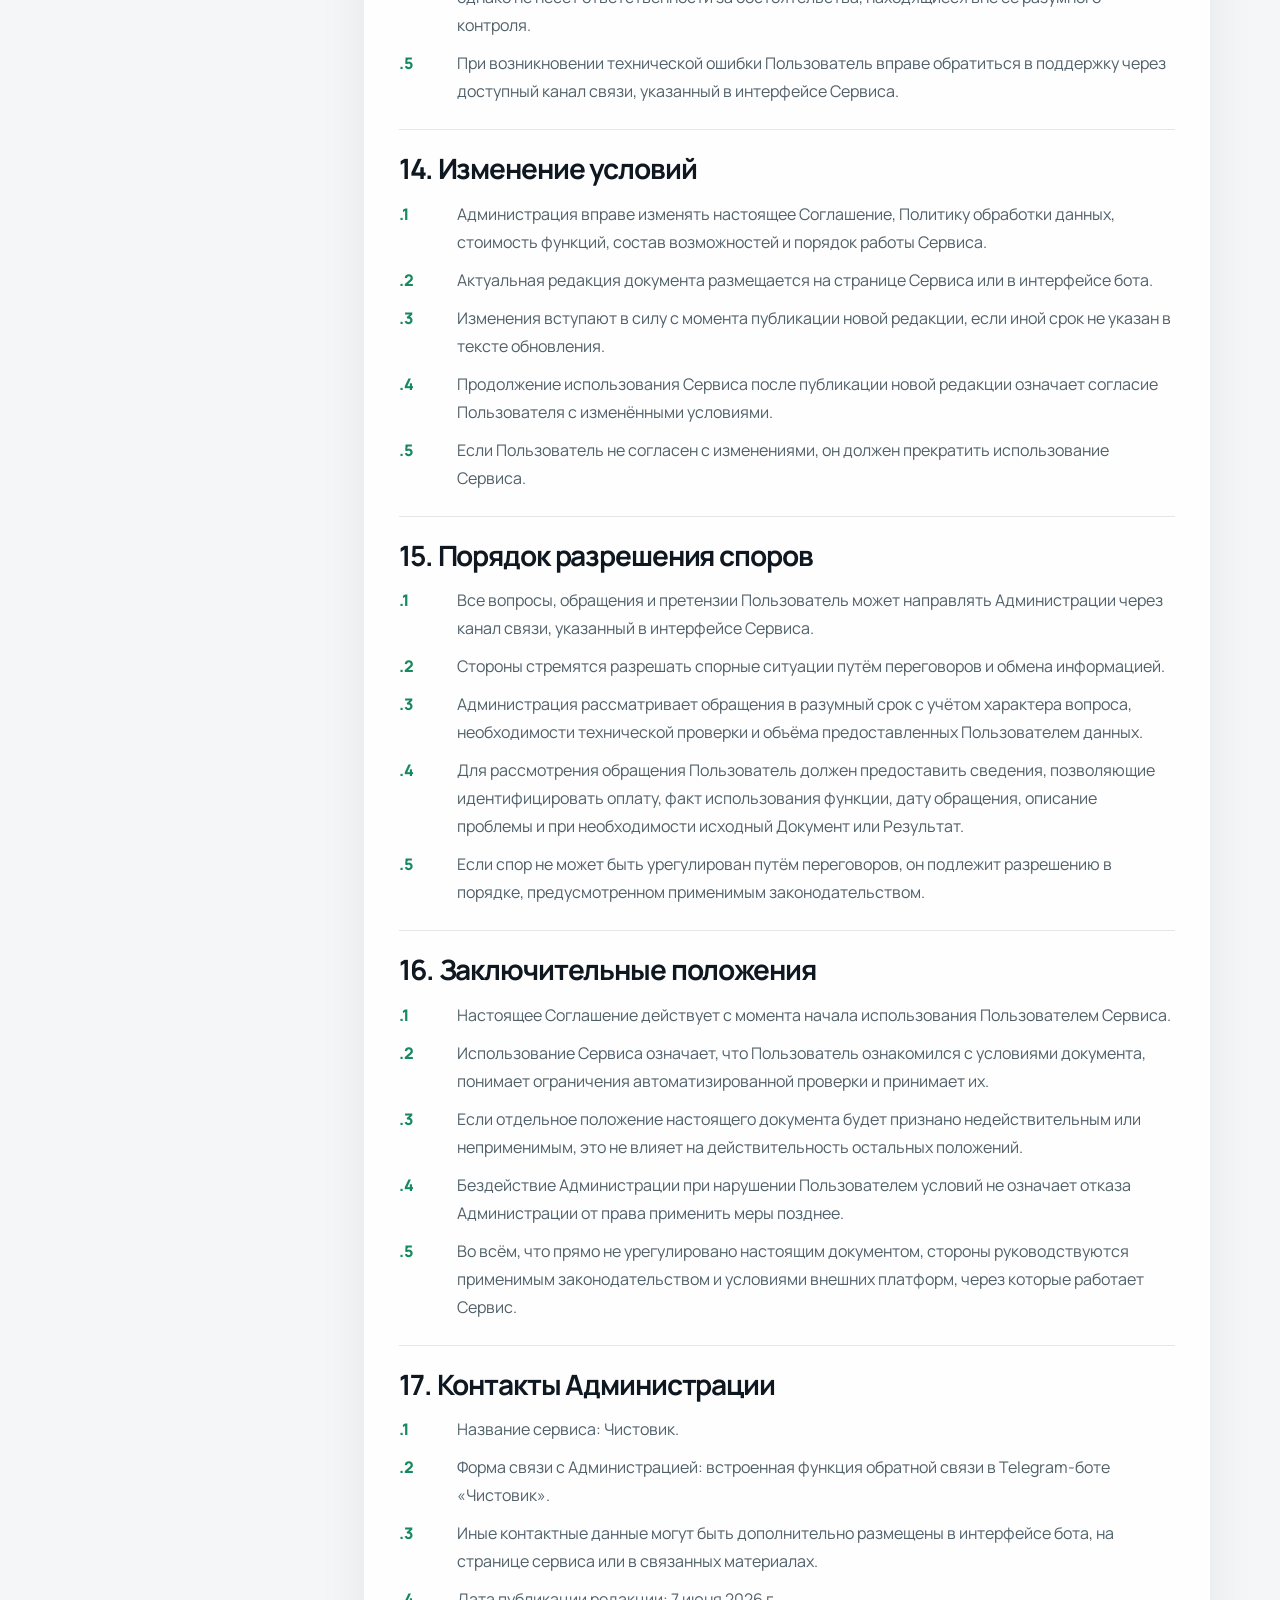
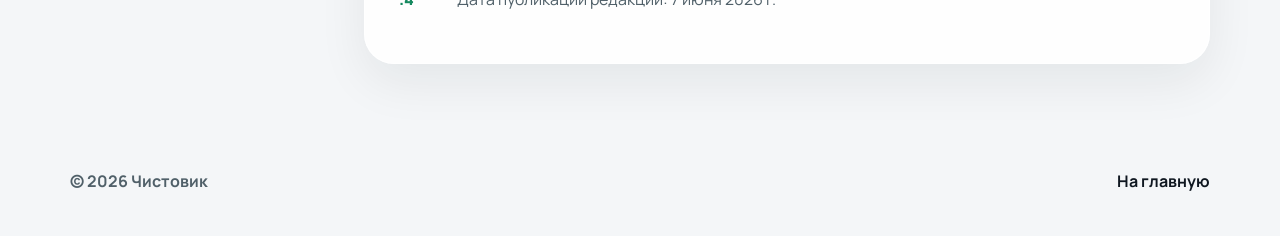
==== commit 52cae145: "Publish redesigned Chistovik website" ====
--- a/legal.html
+++ b/legal.html
@@ -1,282 +1,86 @@
 <!doctype html>
 <html lang="ru">
 <head>
-  <meta charset="utf-8">
-  <meta name="viewport" content="width=device-width, initial-scale=1">
-  <title>Чистовик - пользовательское соглашение и политика обработки данных</title>
-  <style>
-    :root {
-      --green: #22C58A;
-      --mint: #E6FAF1;
-      --mint-accent: #7EE2B6;
-      --dark: #0F1720;
-      --gray: #506069;
-      --line: #dde6e4;
-      --surface: #F4F6F8;
-      --font: Manrope, Inter, DejaVu Sans, Arial, sans-serif;
-    }
-    body {
-      margin: 0;
-      color: var(--dark);
-      background: #fff;
-      font: 16px/1.6 var(--font);
-    }
-    header {
-      border-bottom: 4px solid var(--mint-accent);
-      background: var(--surface);
-    }
-    .wrap {
-      max-width: 940px;
-      margin: 0 auto;
-      padding: 28px 20px;
-    }
-    .brand {
-      align-items: center;
-      display: flex;
-      gap: 14px;
-      margin-bottom: 10px;
-    }
-    .brand img {
-      height: 72px;
-      width: auto;
-    }
-    nav {
-      margin-top: 16px;
-    }
-    nav a {
-      color: var(--green);
-      font-weight: 700;
-      text-decoration: none;
-    }
-    h1 {
-      font-size: 32px;
-      line-height: 1.15;
-      margin: 0 0 10px;
-    }
-    h2 {
-      border-top: 1px solid var(--line);
-      counter-increment: section;
-      counter-reset: item;
-      font-size: 22px;
-      margin: 34px 0 12px;
-      padding-top: 22px;
-    }
-    p {
-      margin: 0 0 12px;
-    }
-    .legal-list {
-      counter-reset: item;
-      list-style: none;
-      margin: 0 0 18px;
-      padding: 0;
-    }
-    .legal-list li {
-      color: var(--dark);
-      counter-increment: item;
-      margin: 0 0 12px;
-      padding-left: 52px;
-      position: relative;
-    }
-    .legal-list li::before {
-      color: var(--green);
-      content: counter(section) "." counter(item) ".";
-      font-weight: 700;
-      left: 0;
-      position: absolute;
-      top: 0;
-    }
-    .lead {
-      color: var(--gray);
-      font-size: 18px;
-      max-width: 760px;
-    }
-    .notice {
-      background: var(--mint);
-      border: 1px solid var(--line);
-      border-left: 5px solid var(--green);
-      margin: 22px 0;
-      padding: 16px 18px;
-    }
-    main .wrap {
-      counter-reset: section;
-      padding-top: 24px;
-    }
-    footer {
-      color: var(--gray);
-      border-top: 1px solid var(--line);
-      margin-top: 30px;
-    }
-  </style>
+  <meta charset="utf-8" />
+  <meta name="viewport" content="width=device-width, initial-scale=1" />
+  <title>Чистовик — соглашение и обработка данных</title>
+  <meta name="description" content="Пользовательское соглашение и политика обработки данных сервиса Чистовик." />
+  <link rel="preconnect" href="https://fonts.googleapis.com">
+  <link rel="preconnect" href="https://fonts.gstatic.com" crossorigin>
+  <link href="https://fonts.googleapis.com/css2?family=Manrope:wght@400;500;600;700;800&display=swap" rel="stylesheet">
+  <link rel="icon" href="assets/chistovik_mark.svg" type="image/svg+xml">
+  <link rel="stylesheet" href="styles.css" />
 </head>
 <body>
-  <header>
-    <div class="wrap">
-      <div class="brand"><img src="assets/chistovik_logo_horizontal.svg?v=2" alt="Чистовик"></div>
-      <h1>Пользовательское соглашение и политика обработки данных</h1>
-      <p class="lead">Редакция от 7 июня 2026 г. Документ регулирует использование Telegram-бота «Чистовик», обработку пользовательских документов и порядок предоставления платных функций.</p>
-      <nav><a href="index.html">Вернуться на главную</a></nav>
-    </div>
+  <header class="site-header">
+    <a class="brand" href="index.html" aria-label="Чистовик — главная">
+      <img src="assets/chistovik_logo_horizontal.svg" alt="Чистовик" />
+    </a>
+    <nav class="nav" aria-label="Основная навигация">
+      <a href="index.html#how">Как работает</a>
+      <a href="index.html#features">Возможности</a>
+      <a href="legal.html">Соглашение и данные</a>
+    </nav>
+    <a class="header-cta" href="https://t.me/testproverkatesbot" target="_blank" rel="noopener">Открыть бота</a>
   </header>
 
-  <main>
-    <div class="wrap">
-      <section class="notice">
-        <p><strong>Кратко:</strong> отправляя файл в Чистовик, пользователь соглашается на обработку и временное хранение документа для проверки, формирования отчета и/или исправленного файла. Чистовик является вспомогательным инструментом и может допускать ошибки, поэтому отчет и итоговый документ нужно самостоятельно проверить перед сдачей.</p>
-      </section>
+  <main class="legal-page">
+    <section class="legal-hero">
+      <a class="back-link" href="index.html">← Вернуться на главную</a>
+      <p class="eyebrow">Редакция от 7 июня 2026 г.</p>
+      <h1>Пользовательское соглашение и политика обработки данных</h1>
+      <p>Документ регулирует использование Telegram-бота «Чистовик», обработку пользовательских документов и порядок предоставления платных функций.</p>
+    </section>
 
-      <h2>1. Термины и определения</h2>
-      <ol class="legal-list">
-      <li>«Сервис», «Бот», «Чистовик» - программный инструмент, работающий в интерфейсе Telegram и предназначенный для автоматизированной проверки, анализа, формирования отчетов и, при наличии соответствующей функции, бережного автоисправления пользовательских документов.</li>
-      <li>«Администрация» - лицо или группа лиц, осуществляющие управление, техническую поддержку, развитие и сопровождение Сервиса.</li>
-      <li>«Пользователь» - физическое лицо, использующее Сервис, отправляющее документы на проверку и/или оплачивающее платные функции Сервиса.</li>
-      <li>«Документ» - файл, направляемый Пользователем в Сервис для проверки, анализа, формирования отчета и/или автоисправления. К таким документам могут относиться дипломные работы, курсовые работы, рефераты, отчеты, эссе и иные учебные или текстовые материалы.</li>
-      <li>«Результат» - сформированный Сервисом отчет, рекомендации, комментарии, исправленный файл, техническая информация или иной результат обработки Документа.</li>
-      <li>«Платные функции» - дополнительные возможности Сервиса, включая расширенный отчет, бережное автоисправление и иные функции, доступ к которым предоставляется после оплаты.</li>
+    <div class="legal-layout">
+      <aside class="legal-toc" aria-label="Содержание документа">
+        <strong>Содержание</strong>
+        <a href="#terms">1. Термины</a>
+        <a href="#subject">2. Предмет</a>
+        <a href="#usage">3. Использование</a>
+        <a href="#data">4. Данные</a>
+        <a href="#paid">5. Оплата</a>
+        <a href="#refund">6. Возврат</a>
+        <a href="#limits">7. Ограничения</a>
+        <a href="#autoedit">8. Автоисправление</a>
+        <a href="#rights-user">9. Права и обязанности Пользователя</a>
+        <a href="#rights-admin">10. Права и обязанности Администрации</a>
+        <a href="#ip">11. Интеллектуальные права</a>
+        <a href="#liability">12. Ответственность</a>
+        <a href="#tech">13. Технические сбои</a>
+        <a href="#changes">14. Изменение условий</a>
+        <a href="#disputes">15. Споры</a>
+        <a href="#final">16. Заключительные положения</a>
+        <a href="#contacts">17. Контакты</a>
+      </aside>
 
-      </ol>
+      <article class="legal-card">
+        <div class="summary-box"><b>Кратко:</b> отправляя файл в Чистовик, пользователь соглашается на обработку и временное хранение документа для проверки, формирования отчёта и/или исправленного файла. Чистовик является вспомогательным инструментом и может допускать ошибки, поэтому отчёт и итоговый документ нужно самостоятельно проверить перед сдачей.</div>
 
-      <h2>2. Предмет соглашения</h2>
-      <ol class="legal-list">
-      <li>Администрация предоставляет Пользователю доступ к Сервису, а Пользователь использует Сервис на условиях настоящего Соглашения.</li>
-      <li>Сервис предназначен для вспомогательной автоматизированной проверки и подготовки документов. Сервис может выявлять возможные ошибки, недочеты, несоответствия требованиям оформления, стилистические и технические проблемы, а также формировать рекомендации по улучшению Документа.</li>
-      <li>Сервис не является образовательной организацией, научным руководителем, рецензентом, преподавателем, официальным проверяющим органом, юридическим консультантом или гарантом успешной сдачи, допуска, защиты либо положительной оценки работы.</li>
-      <li>Все результаты работы Сервиса носят информационный и вспомогательный характер. Пользователь обязан самостоятельно проверить отчет, исправленный файл и итоговую версию Документа перед сдачей, отправкой, публикацией или использованием.</li>
-
-      </ol>
-
-      <h2>3. Порядок использования Сервиса</h2>
-      <ol class="legal-list">
-      <li>Для использования Сервиса Пользователь направляет Документ в поддерживаемом формате через интерфейс бота.</li>
-      <li>Поддерживаемые форматы, ограничения по размеру файлов, доступные функции, сроки обработки и иные технические условия могут указываться в интерфейсе Сервиса.</li>
-      <li>Отправляя Документ, Пользователь подтверждает, что имеет право использовать, загружать и передавать данный Документ в Сервис, а также что такая передача не нарушает права третьих лиц, требования образовательной организации, договорные обязательства, режим коммерческой тайны, конфиденциальности или иные ограничения.</li>
-      <li>Пользователь обязуется не направлять в Сервис документы, содержащие незаконную информацию, вредоносный код, персональные данные третьих лиц без законного основания, сведения ограниченного доступа, государственную тайну, коммерческую тайну либо иную информацию, передача которой запрещена или ограничена законом.</li>
-      <li>Пользователь самостоятельно несет ответственность за содержание направляемых Документов и за последствия их использования.</li>
-
-      </ol>
-
-      <h2>4. Обработка и хранение документов</h2>
-      <ol class="legal-list">
-      <li>Отправляя Документ в Сервис, Пользователь соглашается на его обработку и временное хранение в целях проверки, анализа, формирования отчета, подготовки результата, улучшения качества работы Сервиса, устранения технических ошибок и рассмотрения обращений Пользователя.</li>
-      <li>Обработка Документа может включать автоматизированный анализ текста, структуры, оформления, выявление возможных ошибок, формирование рекомендаций, создание отчета и, при использовании соответствующей функции, внесение бережных исправлений.</li>
-      <li>Администрация принимает разумные организационные и технические меры для защиты документов и информации Пользователя от несанкционированного доступа, утраты, изменения или распространения.</li>
-      <li>Администрация не заявляет, что хранение и передача данных через Telegram, сторонние платежные сервисы, облачные инструменты или иные внешние технические платформы полностью исключают любые технические риски.</li>
-      <li>Срок хранения Документов и Результатов определяется технической необходимостью работы Сервиса, обработки обращения Пользователя, исполнения обязательств Администрации, требований законодательства и внутренней политики хранения данных.</li>
-      <li>Пользователь вправе обратиться в Администрацию с запросом об удалении направленного Документа и связанных с ним результатов, если их дальнейшее хранение не требуется для исполнения обязательств, рассмотрения спора, возврата платежа, соблюдения закона или защиты прав Администрации.</li>
-      <li>Вопросы обработки персональных данных регулируются настоящим разделом, отдельной политикой обработки персональных данных и/или отдельным согласием на обработку персональных данных, если такие данные содержатся в Документе, профиле Пользователя, платежной информации или сообщениях Пользователя.</li>
-
-      </ol>
-
-      <h2>5. Платные функции и порядок оплаты</h2>
-      <ol class="legal-list">
-      <li>Часть функций Сервиса может предоставляться на платной основе. К платным функциям могут относиться расширенный отчет, бережное автоисправление, повторная проверка, приоритетная обработка или иные дополнительные возможности.</li>
-      <li>Стоимость платных функций указывается в интерфейсе Сервиса до момента оплаты. Оплата платной функции означает согласие Пользователя с ее стоимостью, описанием, ограничениями и условиями предоставления.</li>
-      <li>Платеж может осуществляться через сторонние платежные сервисы. Администрация не несет ответственности за технические сбои, комиссии, задержки, блокировки или иные действия платежных систем, банков, операторов связи и иных третьих лиц, если такие обстоятельства не зависят от Администрации.</li>
-      <li>Доступ к платной функции предоставляется после подтверждения оплаты, если иной порядок не указан в интерфейсе Сервиса.</li>
-
-      </ol>
-
-      <h2>6. Возврат денежных средств</h2>
-      <ol class="legal-list">
-      <li>Пользователь вправе обратиться в Администрацию с запросом на возврат денежных средств, если считает, что платная функция была оказана ненадлежащим образом, результат не был сформирован, произошел технический сбой либо имеются иные основания для пересмотра оплаты.</li>
-      <li>Каждый запрос на возврат рассматривается Администрацией индивидуально с учетом характера обращения, факта оказания услуги, качества сформированного результата, технических обстоятельств, действий Пользователя и иных существенных факторов.</li>
-      <li>Администрация вправе запросить у Пользователя дополнительную информацию, включая описание проблемы, скриншоты, идентификатор платежа, дату оплаты, файл результата или иные данные, необходимые для проверки обращения.</li>
-      <li>Возврат денежных средств может быть произведен полностью или частично по решению Администрации, если будет установлено, что платная функция не была предоставлена, была предоставлена с существенным техническим сбоем либо результат объективно не соответствует заявленному описанию функции.</li>
-      <li>Несогласие Пользователя с рекомендациями Сервиса, субъективное ожидание иного результата, отказ образовательной организации принять работу, снижение оценки, недопуск к защите, замечания научного руководителя, комиссии, преподавателя или проверяющей системы не являются безусловным основанием для возврата денежных средств.</li>
-      <li>Если платная функция была предоставлена, отчет или исправленный файл были сформированы и доступны Пользователю, возврат денежных средств не гарантируется и производится только по итогам индивидуального рассмотрения обращения Администрацией.</li>
-
-      </ol>
-
-      <h2>7. Качество результата и ограничения работы Сервиса</h2>
-      <ol class="legal-list">
-      <li>Чистовик использует автоматизированные алгоритмы анализа документов. Такие алгоритмы могут допускать ошибки, пропуски, неточности, неверные рекомендации, неполное выявление проблем или некорректное исправление отдельных фрагментов текста.</li>
-      <li>Сервис не гарантирует полное отсутствие ошибок в Документе после проверки; соответствие Документа всем требованиям конкретного вуза, кафедры, преподавателя, методических указаний или комиссии; успешную сдачу, зачет, защиту, публикацию или получение положительной оценки; прохождение антиплагиата, нормоконтроля, рецензирования или иной проверки; сохранение авторского стиля без изменений при использовании автоисправления; выявление всех смысловых, научных, фактических, методологических, правовых, этических или оформительских недостатков.</li>
-      <li>Пользователь понимает и принимает, что итоговое решение о внесении правок, сдаче Документа и использовании результата принимает исключительно сам Пользователь.</li>
-      <li>Перед сдачей, публикацией, отправкой научному руководителю, преподавателю, комиссии или третьим лицам Пользователь обязан самостоятельно проверить отчет, исправленный файл и финальную версию Документа.</li>
-
-      </ol>
-
-      <h2>8. Бережное автоисправление</h2>
-      <ol class="legal-list">
-      <li>Функция бережного автоисправления предназначена для автоматического внесения аккуратных правок в Документ, включая возможное исправление орфографических, пунктуационных, стилистических, технических и оформительских недочетов.</li>
-      <li>Бережное автоисправление не означает, что все изменения будут идеальными, полными, корректными или соответствующими требованиям конкретного учебного заведения.</li>
-      <li>Пользователь обязан проверить все внесенные изменения перед использованием исправленного файла. Администрация не несет ответственности за последствия использования исправленного файла без самостоятельной проверки Пользователем.</li>
-
-      </ol>
-
-      <h2>9. Права и обязанности Пользователя</h2>
-      <ol class="legal-list">
-      <li>Пользователь вправе использовать Сервис в соответствии с настоящим Соглашением; направлять Документы на проверку; получать доступные отчеты и результаты; пользоваться платными функциями после оплаты; обращаться в Администрацию по вопросам работы Сервиса; направлять запросы на возврат денежных средств в порядке, предусмотренном настоящим Соглашением.</li>
-      <li>Пользователь обязуется предоставлять корректные файлы в поддерживаемом формате; не нарушать права третьих лиц; не использовать Сервис для незаконных целей; самостоятельно проверять результаты работы Сервиса; не предпринимать действий, направленных на нарушение работы Сервиса; не обходить технические ограничения, платежные механизмы или правила доступа к платным функциям; не распространять недостоверную информацию о Сервисе, если такая информация может причинить вред Администрации или другим пользователям.</li>
-
-      </ol>
-
-      <h2>10. Права и обязанности Администрации</h2>
-      <ol class="legal-list">
-      <li>Администрация вправе изменять функциональность Сервиса; вводить, изменять или отменять платные функции; устанавливать технические ограничения на размер, формат и количество файлов; временно ограничивать доступ к Сервису для проведения технических работ; отказать в обработке Документа, если он нарушает настоящее Соглашение или технические требования; рассматривать обращения о возврате денежных средств индивидуально; обновлять настоящее Соглашение.</li>
-      <li>Администрация обязуется обеспечивать работу Сервиса в пределах имеющихся технических возможностей; принимать разумные меры для защиты документов и данных Пользователя; рассматривать обращения Пользователей в разумный срок; информировать Пользователей о существенных условиях платных функций до оплаты.</li>
-
-      </ol>
-
-      <h2>11. Интеллектуальные права</h2>
-      <ol class="legal-list">
-      <li>Права на исходный Документ сохраняются за Пользователем или иным законным правообладателем.</li>
-      <li>Направляя Документ в Сервис, Пользователь предоставляет Администрации право использовать Документ в объеме, необходимом для его обработки, проверки, формирования отчета, создания результата, оказания платной функции, технической поддержки и рассмотрения обращений.</li>
-      <li>Пользователь гарантирует, что направление Документа в Сервис не нарушает авторские, смежные, договорные, образовательные, конфиденциальные или иные права третьих лиц.</li>
-      <li>Права на программное обеспечение, дизайн, алгоритмы, интерфейс, тексты, элементы бренда, логику работы Сервиса и иные объекты, созданные Администрацией, принадлежат Администрации или иным законным правообладателям.</li>
-
-      </ol>
-
-      <h2>12. Ограничение ответственности</h2>
-      <ol class="legal-list">
-      <li>Сервис предоставляется в том виде, в котором он доступен на момент использования.</li>
-      <li>Администрация не несет ответственности за итоговую оценку, защиту, зачет, допуск или недопуск работы; решения преподавателей, научных руководителей, комиссий, вузов, проверяющих систем и иных третьих лиц; использование Пользователем результата без самостоятельной проверки; ошибки, допущенные Пользователем при загрузке файла, выборе функции или использовании результата; потерю актуальности требований конкретной образовательной организации; технические сбои Telegram, платежных систем, банков, интернет-провайдеров, хостингов, облачных сервисов и иных третьих лиц; невозможность использования Сервиса по причинам, не зависящим от Администрации.</li>
-      <li>Чистовик является вспомогательным инструментом, предназначенным для ускорения подготовки Документа к проверке, сдаче или защите. Ответственность за итоговое содержание, оформление, качество и использование Документа несет Пользователь.</li>
-      <li>В пределах, допускаемых применимым законодательством, ответственность Администрации по любым требованиям, связанным с использованием платной функции, ограничивается стоимостью соответствующей платной функции, оплаченной Пользователем.</li>
-
-      </ol>
-
-      <h2>13. Технические сбои и недоступность Сервиса</h2>
-      <ol class="legal-list">
-      <li>Сервис может быть временно недоступен в связи с техническими работами, обновлениями, сбоями, действиями третьих лиц или обстоятельствами непреодолимой силы.</li>
-      <li>Администрация по возможности принимает меры для восстановления работы Сервиса, однако не гарантирует его непрерывную и безошибочную работу.</li>
-      <li>Если технический сбой повлиял на предоставление платной функции, Пользователь вправе обратиться в Администрацию для индивидуального рассмотрения ситуации.</li>
-
-      </ol>
-
-      <h2>14. Изменение условий Соглашения</h2>
-      <ol class="legal-list">
-      <li>Администрация вправе изменять настоящее Соглашение в одностороннем порядке. Новая редакция вступает в силу с момента ее размещения в интерфейсе Сервиса, на сайте, в Telegram-канале, в сообщении бота или ином доступном Пользователю месте, если иной срок не указан в новой редакции.</li>
-      <li>Продолжение использования Сервиса после изменения Соглашения означает согласие Пользователя с новой редакцией.</li>
-
-      </ol>
-
-      <h2>15. Разрешение споров</h2>
-      <ol class="legal-list">
-      <li>Все споры и разногласия, связанные с использованием Сервиса, Стороны стремятся разрешать путем переговоров и обращения в поддержку Сервиса.</li>
-      <li>Пользователь может направить обращение Администрации через встроенную функцию обратной связи в Telegram-боте «Чистовик». При обращении Пользователь должен описать суть проблемы и при необходимости предоставить данные, позволяющие идентифицировать оплату, файл, результат или технический сбой.</li>
-
-      </ol>
-
-      <h2>16. Заключительные положения</h2>
-      <ol class="legal-list">
-      <li>Настоящее Соглашение действует с момента начала использования Сервиса Пользователем. Если какое-либо положение настоящего Соглашения будет признано недействительным или неприменимым, это не влияет на действительность остальных положений.</li>
-      <li>Бездействие Администрации при нарушении Пользователем условий настоящего Соглашения не означает отказ Администрации от права защищать свои интересы позднее.</li>
-      <li>Пользователь подтверждает, что до начала использования Сервиса получил возможность ознакомиться с настоящим Соглашением, понял его содержание и принимает его условия добровольно.</li>
-
-      </ol>
-
-      <h2>17. Контакты Администрации</h2>
-      <ol class="legal-list">
-      <li>Название сервиса: Чистовик.</li>
-      <li>Форма связи с Администрацией: встроенная функция обратной связи в Telegram-боте «Чистовик».</li>
-      <li>Иные контактные данные могут быть дополнительно размещены в интерфейсе бота, на странице сервиса или в связанных с сервисом информационных материалах.</li>
-      <li>Дата публикации редакции: 7 июня 2026 г.</li>
-      </ol>
+        <section id="terms" data-section="1"><h2>1. Термины и определения</h2><ol><li>«Сервис», «Бот», «Чистовик» — программный инструмент, работающий в интерфейсе Telegram и предназначенный для автоматизированной проверки, анализа, формирования отчётов и бережного автоисправления пользовательских документов.</li><li>«Администрация» — лицо или группа лиц, осуществляющие управление, техническую поддержку, развитие и сопровождение Сервиса.</li><li>«Пользователь» — физическое лицо, использующее Сервис.</li><li>«Документ» — файл, направляемый Пользователем в Сервис для проверки, анализа, формирования отчёта и/или автоисправления.</li><li>«Результат» — сформированный Сервисом отчёт, рекомендации, комментарии, исправленный файл или иной результат обработки Документа.</li><li>«Платные функции» — дополнительные возможности, доступ к которым предоставляется после оплаты.</li></ol></section>
+        <section id="subject" data-section="2"><h2>2. Предмет соглашения</h2><ol><li>Администрация предоставляет Пользователю доступ к Сервису, а Пользователь использует Сервис на условиях настоящего Соглашения.</li><li>Сервис предназначен для вспомогательной автоматизированной проверки и подготовки документов.</li><li>Сервис не является образовательной организацией, научным руководителем, рецензентом, преподавателем, официальным проверяющим органом, юридическим консультантом или гарантом успешной сдачи.</li><li>Все результаты работы Сервиса носят информационный и вспомогательный характер.</li></ol></section>
+        <section id="usage" data-section="3"><h2>3. Порядок использования Сервиса</h2><ol><li>Для использования Сервиса Пользователь направляет Документ в поддерживаемом формате через интерфейс бота.</li><li>Поддерживаемые форматы, ограничения по размеру файлов, доступные функции и сроки обработки могут указываться в интерфейсе Сервиса.</li><li>Отправляя Документ, Пользователь подтверждает, что имеет право использовать, загружать и передавать данный Документ в Сервис.</li><li>Пользователь обязуется не направлять документы, содержащие незаконную информацию, вредоносный код или сведения, передача которых запрещена законом.</li><li>Пользователь самостоятельно несёт ответственность за содержание направляемых Документов.</li></ol></section>
+        <section id="data" data-section="4"><h2>4. Обработка и хранение документов</h2><ol><li>Отправляя Документ, Пользователь соглашается на его обработку и временное хранение в целях проверки, анализа, формирования отчёта, подготовки результата и рассмотрения обращений.</li><li>Обработка может включать автоматизированный анализ текста, структуры, оформления, выявление ошибок, формирование рекомендаций и внесение бережных исправлений.</li><li>Администрация принимает разумные организационные и технические меры для защиты документов и информации Пользователя.</li><li>Администрация не заявляет, что хранение и передача данных через Telegram, платёжные сервисы, облачные инструменты или иные внешние платформы полностью исключают технические риски.</li><li>Пользователь вправе обратиться с запросом об удалении направленного Документа и связанных с ним результатов, если дальнейшее хранение не требуется для исполнения обязательств или соблюдения закона.</li></ol></section>
+        <section id="paid" data-section="5"><h2>5. Платные функции и порядок оплаты</h2><ol><li>Часть функций Сервиса может предоставляться на платной основе.</li><li>Стоимость платных функций указывается в интерфейсе Сервиса до момента оплаты.</li><li>Платёж может осуществляться через сторонние платёжные сервисы.</li><li>Доступ к платной функции предоставляется после подтверждения оплаты, если иной порядок не указан в интерфейсе Сервиса.</li></ol></section>
+        <section id="refund" data-section="6"><h2>6. Возврат денежных средств</h2><ol><li>Пользователь вправе обратиться с запросом на возврат денежных средств, если считает, что платная функция была оказана ненадлежащим образом.</li><li>Каждый запрос рассматривается индивидуально.</li><li>Администрация вправе запросить дополнительную информацию, необходимую для проверки обращения.</li><li>Возврат может быть произведён полностью или частично по решению Администрации.</li><li>Несогласие с рекомендациями Сервиса, субъективное ожидание иного результата или снижение оценки не являются безусловным основанием для возврата.</li></ol></section>
+        <section id="limits" data-section="7"><h2>7. Качество результата и ограничения работы Сервиса</h2><ol><li>Чистовик использует автоматизированные алгоритмы анализа документов, которые могут допускать ошибки, пропуски и неточности.</li><li>Сервис не гарантирует полное отсутствие ошибок, успешную сдачу, прохождение антиплагиата или соответствие всем требованиям конкретного вуза.</li><li>Итоговое решение о внесении правок, сдаче Документа и использовании результата принимает Пользователь.</li><li>Перед сдачей Пользователь обязан самостоятельно проверить отчёт, исправленный файл и финальную версию Документа.</li></ol></section>
+        <section id="autoedit" data-section="8"><h2>8. Бережное автоисправление</h2><ol><li>Функция предназначена для автоматического внесения аккуратных правок в Документ.</li><li>Бережное автоисправление не означает, что все изменения будут идеальными или соответствующими требованиям конкретного учебного заведения.</li><li>Пользователь обязан проверить все внесённые изменения перед использованием исправленного файла.</li></ol></section>
+        <section id="rights-user" data-section="9"><h2>9. Права и обязанности Пользователя</h2><ol><li>Пользователь вправе использовать Сервис в пределах доступного функционала и условий настоящего Соглашения.</li><li>Пользователь вправе получать Результат обработки Документа в порядке и сроки, указанные в интерфейсе Сервиса.</li><li>Пользователь вправе обращаться в Администрацию по вопросам работы Сервиса, оплаты, возврата денежных средств, удаления Документов и связанных с ними результатов.</li><li>Пользователь обязуется предоставлять достоверную информацию, необходимую для использования Сервиса и рассмотрения обращений.</li><li>Пользователь обязуется не использовать Сервис для загрузки, обработки или распространения материалов, нарушающих законодательство, права третьих лиц, нормы академической добросовестности или правила Telegram.</li><li>Пользователь обязуется самостоятельно проверять Результат, итоговый файл, оформление, источники, цитирование, фактические сведения и соответствие требованиям своего учебного заведения, организации или иной принимающей стороны.</li><li>Пользователь не вправе пытаться нарушить работоспособность Сервиса, обходить технические ограничения, получать несанкционированный доступ к данным, использовать автоматизированные средства злоупотребления Сервисом или иным образом мешать его работе.</li></ol></section>
+        <section id="rights-admin" data-section="10"><h2>10. Права и обязанности Администрации</h2><ol><li>Администрация вправе развивать, изменять, ограничивать, временно приостанавливать или прекращать отдельные функции Сервиса с учётом технических, организационных или правовых причин.</li><li>Администрация вправе устанавливать ограничения по форматам, размеру файлов, количеству проверок, срокам хранения, доступности бесплатных и платных функций.</li><li>Администрация вправе отказать в обработке Документа или ограничить доступ Пользователя к Сервису при нарушении настоящего Соглашения, подозрении на злоупотребление, технической угрозе или незаконном характере материалов.</li><li>Администрация обязуется принимать разумные меры для поддержания работоспособности Сервиса, защиты Документов и корректного предоставления оплаченных функций.</li><li>Администрация вправе использовать обезличенные технические и статистические данные для анализа качества работы, улучшения алгоритмов, интерфейса и пользовательского опыта.</li><li>Администрация не обязана хранить Документы и Результаты бессрочно и вправе удалять их по истечении технически необходимого срока, если иное не требуется законом или не указано в интерфейсе Сервиса.</li></ol></section>
+        <section id="ip" data-section="11"><h2>11. Интеллектуальные права</h2><ol><li>Права на Документ, направленный Пользователем, сохраняются за Пользователем или иным законным правообладателем.</li><li>Отправляя Документ в Сервис, Пользователь предоставляет Администрации ограниченное право использовать Документ исключительно в целях его обработки, анализа, формирования Результата, технической поддержки и рассмотрения обращений.</li><li>Права на фирменное наименование, логотип, элементы интерфейса, дизайн, программный код, тексты сайта, материалы бота и иные элементы Сервиса принадлежат Администрации или используются ею на законном основании.</li><li>Пользователь не вправе копировать, модифицировать, распространять, продавать, сдавать в аренду, декомпилировать, использовать брендовые элементы или иные материалы Сервиса без согласия Администрации, если иное прямо не разрешено законом.</li><li>Результат, сформированный на основе Документа Пользователя, может использоваться Пользователем для личных, учебных или рабочих целей с учётом необходимости самостоятельной проверки и соблюдения прав третьих лиц.</li></ol></section>
+        <section id="liability" data-section="12"><h2>12. Ограничение ответственности</h2><ol><li>Сервис предоставляется как вспомогательный инструмент автоматизированной проверки и подготовки документов.</li><li>Администрация не несёт ответственности за решения Пользователя, принятые на основании Результата, а также за последствия сдачи, публикации, передачи или иного использования Документа после обработки.</li><li>Администрация не гарантирует соответствие Результата требованиям конкретного преподавателя, комиссии, организации, образовательной программы, методических указаний, системы антиплагиата или иных внешних критериев.</li><li>Администрация не несёт ответственности за убытки, снижение оценки, отказ в приёме работы, академические последствия, репутационный ущерб или иные последствия, возникшие из-за самостоятельного использования Пользователем Результата без проверки.</li><li>Администрация не отвечает за содержание Документов, загружаемых Пользователем, и за нарушение Пользователем прав третьих лиц при загрузке, обработке или дальнейшем использовании материалов.</li><li>Размер возможной ответственности Администрации по платной функции ограничивается стоимостью соответствующей оплаченной функции, если иное не установлено применимым законодательством.</li></ol></section>
+        <section id="tech" data-section="13"><h2>13. Технические сбои и внешние сервисы</h2><ol><li>Работа Чистовика зависит от Telegram, платёжных сервисов, серверной инфраструктуры, сетевых соединений, внешних API и иных технических компонентов.</li><li>Администрация не гарантирует непрерывную, безошибочную и круглосуточную доступность Сервиса.</li><li>Возможны временные сбои, задержки обработки, ошибки отправки сообщений, недоступность отдельных функций, потеря соединения или иные технические ограничения.</li><li>Администрация принимает разумные меры для восстановления работы Сервиса при сбоях, однако не несёт ответственности за обстоятельства, находящиеся вне её разумного контроля.</li><li>При возникновении технической ошибки Пользователь вправе обратиться в поддержку через доступный канал связи, указанный в интерфейсе Сервиса.</li></ol></section>
+        <section id="changes" data-section="14"><h2>14. Изменение условий</h2><ol><li>Администрация вправе изменять настоящее Соглашение, Политику обработки данных, стоимость функций, состав возможностей и порядок работы Сервиса.</li><li>Актуальная редакция документа размещается на странице Сервиса или в интерфейсе бота.</li><li>Изменения вступают в силу с момента публикации новой редакции, если иной срок не указан в тексте обновления.</li><li>Продолжение использования Сервиса после публикации новой редакции означает согласие Пользователя с изменёнными условиями.</li><li>Если Пользователь не согласен с изменениями, он должен прекратить использование Сервиса.</li></ol></section>
+        <section id="disputes" data-section="15"><h2>15. Порядок разрешения споров</h2><ol><li>Все вопросы, обращения и претензии Пользователь может направлять Администрации через канал связи, указанный в интерфейсе Сервиса.</li><li>Стороны стремятся разрешать спорные ситуации путём переговоров и обмена информацией.</li><li>Администрация рассматривает обращения в разумный срок с учётом характера вопроса, необходимости технической проверки и объёма предоставленных Пользователем данных.</li><li>Для рассмотрения обращения Пользователь должен предоставить сведения, позволяющие идентифицировать оплату, факт использования функции, дату обращения, описание проблемы и при необходимости исходный Документ или Результат.</li><li>Если спор не может быть урегулирован путём переговоров, он подлежит разрешению в порядке, предусмотренном применимым законодательством.</li></ol></section>
+        <section id="final" data-section="16"><h2>16. Заключительные положения</h2><ol><li>Настоящее Соглашение действует с момента начала использования Пользователем Сервиса.</li><li>Использование Сервиса означает, что Пользователь ознакомился с условиями документа, понимает ограничения автоматизированной проверки и принимает их.</li><li>Если отдельное положение настоящего документа будет признано недействительным или неприменимым, это не влияет на действительность остальных положений.</li><li>Бездействие Администрации при нарушении Пользователем условий не означает отказа Администрации от права применить меры позднее.</li><li>Во всём, что прямо не урегулировано настоящим документом, стороны руководствуются применимым законодательством и условиями внешних платформ, через которые работает Сервис.</li></ol></section>
+        <section id="contacts" data-section="17"><h2>17. Контакты Администрации</h2><ol><li>Название сервиса: Чистовик.</li><li>Форма связи с Администрацией: встроенная функция обратной связи в Telegram-боте «Чистовик».</li><li>Иные контактные данные могут быть дополнительно размещены в интерфейсе бота, на странице сервиса или в связанных материалах.</li><li>Дата публикации редакции: 7 июня 2026 г.</li></ol></section>
+      </article>
     </div>
   </main>
 
-  <footer>
-    <div class="wrap">Чистовик - умный нормоконтроль и автоправка учебных работ.</div>
+  <footer class="footer">
+    <span>© 2026 Чистовик</span>
+    <a href="index.html">На главную</a>
   </footer>
 </body>
 </html>
--- a/styles.css
+++ b/styles.css
@@ -0,0 +1,279 @@
+:root {
+  --chistovik-green: #22C58A;
+  --chistovik-mint: #7EE2B6;
+  --chistovik-mint-bg: #E6FAF1;
+  --chistovik-bg: #F4F6F8;
+  --chistovik-ink: #0F1720;
+  --chistovik-gray: #506069;
+  --white: #FFFFFF;
+  --line: rgba(15, 23, 32, 0.1);
+  --shadow: 0 24px 70px rgba(15, 23, 32, 0.12);
+  --radius: 28px;
+  --font: Manrope, Inter, DejaVu Sans, Arial, sans-serif;
+}
+
+* { box-sizing: border-box; }
+html { scroll-behavior: smooth; }
+body {
+  position: relative;
+  min-height: 100vh;
+  margin: 0;
+  font-family: var(--font);
+  background: var(--chistovik-bg);
+  color: var(--chistovik-ink);
+  overflow-x: hidden;
+}
+
+body::before {
+  content: '';
+  position: fixed;
+  inset: -28vmax;
+  z-index: -2;
+  pointer-events: none;
+  background:
+    radial-gradient(circle at 18% 18%, rgba(126, 226, 182, 0.58), transparent 26vmax),
+    radial-gradient(circle at 82% 16%, rgba(34, 197, 138, 0.34), transparent 24vmax),
+    radial-gradient(circle at 78% 78%, rgba(230, 250, 241, 0.95), transparent 28vmax),
+    radial-gradient(circle at 22% 86%, rgba(34, 197, 138, 0.22), transparent 24vmax),
+    linear-gradient(120deg, #F4F6F8 0%, #E6FAF1 46%, #F4F6F8 100%);
+  background-size: 130% 130%, 120% 120%, 140% 140%, 125% 125%, 200% 200%;
+  filter: blur(10px) saturate(1.08);
+  transform: translate3d(0, 0, 0);
+  animation: brandGradientFlow 18s ease-in-out infinite alternate;
+}
+
+body::after {
+  content: '';
+  position: fixed;
+  inset: 0;
+  z-index: -1;
+  pointer-events: none;
+  background:
+    linear-gradient(rgba(255,255,255,.36), rgba(255,255,255,.52)),
+    radial-gradient(circle at center, transparent 0%, rgba(244,246,248,.72) 74%);
+}
+
+@keyframes brandGradientFlow {
+  0% {
+    transform: translate3d(-3%, -2%, 0) rotate(0deg) scale(1);
+    background-position: 0% 0%, 100% 0%, 100% 100%, 0% 100%, 0% 50%;
+  }
+  50% {
+    transform: translate3d(2%, 3%, 0) rotate(8deg) scale(1.04);
+    background-position: 42% 58%, 64% 26%, 42% 70%, 72% 40%, 100% 50%;
+  }
+  100% {
+    transform: translate3d(4%, -3%, 0) rotate(-6deg) scale(1.03);
+    background-position: 100% 80%, 0% 30%, 24% 16%, 92% 80%, 40% 50%;
+  }
+}
+
+@media (prefers-reduced-motion: reduce) {
+  html { scroll-behavior: auto; }
+  body::before { animation: none; }
+  *, *::before, *::after {
+    transition-duration: .01ms !important;
+    animation-duration: .01ms !important;
+    animation-iteration-count: 1 !important;
+  }
+}
+
+a { color: inherit; text-decoration: none; }
+p { color: var(--chistovik-gray); line-height: 1.7; }
+img { max-width: 100%; }
+.hero__content, .hero-card, .section > *, .legal-layout > * { min-width: 0; }
+
+.site-header {
+  position: sticky;
+  top: 0;
+  z-index: 20;
+  display: flex;
+  align-items: center;
+  justify-content: space-between;
+  gap: 24px;
+  max-width: 1180px;
+  margin: 16px auto 0;
+  padding: 14px 18px;
+  border: 1px solid rgba(255,255,255,.75);
+  border-radius: 24px;
+  background: rgba(255,255,255,.78);
+  backdrop-filter: blur(18px);
+  box-shadow: 0 14px 45px rgba(15, 23, 32, 0.08);
+}
+
+.brand img { display: block; width: 166px; height: auto; }
+.nav { display: flex; align-items: center; gap: 22px; font-weight: 700; font-size: 14px; color: var(--chistovik-gray); }
+.nav a:hover { color: var(--chistovik-ink); }
+.header-cta, .button {
+  display: inline-flex;
+  align-items: center;
+  justify-content: center;
+  min-height: 46px;
+  padding: 0 20px;
+  border-radius: 999px;
+  font-weight: 800;
+  transition: transform .2s ease, box-shadow .2s ease, background .2s ease;
+}
+.header-cta, .button--primary { background: var(--chistovik-green); color: var(--white); box-shadow: 0 14px 30px rgba(34, 197, 138, .28); }
+.button--secondary { background: var(--white); color: var(--chistovik-ink); border: 1px solid var(--line); }
+.header-cta:hover, .button:hover { transform: translateY(-2px); }
+
+.hero {
+  max-width: 1180px;
+  margin: 52px auto 0;
+  padding: 40px 20px 74px;
+  display: grid;
+  grid-template-columns: 1.04fr .96fr;
+  gap: 54px;
+  align-items: center;
+}
+.eyebrow {
+  display: inline-flex;
+  align-items: center;
+  gap: 8px;
+  margin: 0 0 18px;
+  color: #16895f;
+  font-size: 14px;
+  font-weight: 800;
+  letter-spacing: .04em;
+  text-transform: uppercase;
+}
+.eyebrow::before { content: ''; width: 10px; height: 10px; border-radius: 50%; background: var(--chistovik-green); box-shadow: 0 0 0 8px rgba(34,197,138,.14); }
+h1, h2, h3 { margin: 0; letter-spacing: -0.04em; }
+h1 { max-width: 720px; font-size: clamp(42px, 7vw, 78px); line-height: .96; }
+h2 { font-size: clamp(30px, 4vw, 48px); line-height: 1.05; }
+h3 { font-size: 21px; line-height: 1.2; }
+.lead { max-width: 650px; margin: 24px 0 0; font-size: 20px; }
+.hero__actions { display: flex; flex-wrap: wrap; gap: 14px; margin-top: 34px; }
+.trust-row { display: flex; flex-wrap: wrap; gap: 10px; margin-top: 26px; }
+.trust-row span { padding: 9px 13px; border-radius: 999px; background: rgba(255,255,255,.76); color: var(--chistovik-gray); font-weight: 800; font-size: 13px; border: 1px solid rgba(15,23,32,.07); }
+
+.hero-card { position: relative; min-height: 560px; border-radius: 42px; background: linear-gradient(145deg, rgba(230,250,241,.92), rgba(255,255,255,.75)); border: 1px solid rgba(255,255,255,.8); box-shadow: var(--shadow); overflow: hidden; }
+.hero-card::before { content: ''; position: absolute; width: 320px; height: 320px; right: -90px; top: -90px; border-radius: 50%; background: var(--chistovik-green); opacity: .24; }
+.phone-shell { position: absolute; left: 50%; top: 50%; width: min(360px, 82%); transform: translate(-50%, -50%) rotate(-3deg); padding: 18px; border-radius: 42px; background: #101820; box-shadow: 0 38px 80px rgba(15,23,32,.26); }
+.phone-top { width: 86px; height: 7px; margin: 0 auto 14px; border-radius: 99px; background: rgba(255,255,255,.25); }
+.bot-card { padding: 20px; min-height: 440px; border-radius: 28px; background: #fff; }
+.bot-card__head { display: flex; gap: 12px; align-items: center; }
+.bot-card__head img { width: 46px; height: 46px; }
+.bot-card__head strong { display:block; font-size: 19px; }
+.bot-card__head span { display:block; color: var(--chistovik-gray); font-size: 13px; font-weight: 700; }
+.file-chip { margin-top: 28px; padding: 14px 16px; border-radius: 18px; background: var(--chistovik-bg); font-weight: 800; }
+.progress-card { margin-top: 16px; padding: 16px; border-radius: 20px; background: var(--chistovik-mint-bg); }
+.progress-card__top { display: flex; justify-content: space-between; gap: 12px; font-size: 14px; font-weight: 800; }
+.progress { height: 9px; margin-top: 13px; border-radius: 999px; background: rgba(34,197,138,.18); overflow: hidden; }
+.progress i { display: block; height: 100%; border-radius: inherit; background: var(--chistovik-green); }
+.check-list { padding: 0; margin: 22px 0 0; list-style: none; display: grid; gap: 12px; }
+.check-list li { position: relative; padding-left: 30px; color: var(--chistovik-gray); font-weight: 700; }
+.check-list li::before { content: '✓'; position:absolute; left:0; top:-2px; width:22px; height:22px; border-radius:50%; background: var(--chistovik-green); color:#fff; display:grid; place-items:center; font-size:13px; }
+
+.section { max-width: 1180px; margin: 0 auto; padding: 70px 20px; }
+.section__head { max-width: 720px; margin-bottom: 30px; }
+.steps-grid { display: grid; grid-template-columns: repeat(3, 1fr); gap: 18px; }
+.step-card, .feature-list article, .legal-card, .legal-toc, .summary-box { background: rgba(255,255,255,.84); border: 1px solid rgba(255,255,255,.9); box-shadow: 0 18px 50px rgba(15,23,32,.07); }
+.step-card { padding: 28px; border-radius: var(--radius); }
+.step-card__num { display:inline-flex; margin-bottom: 36px; padding: 8px 12px; border-radius: 999px; background: var(--chistovik-mint-bg); color: #16895f; font-weight: 900; }
+.split { display: grid; grid-template-columns: .9fr 1.1fr; gap: 46px; align-items: start; }
+.section-text { font-size: 18px; }
+.feature-list { display: grid; gap: 16px; }
+.feature-list article { padding: 24px; border-radius: 24px; }
+.feature-list p { margin-bottom: 0; }
+.comparison-grid { display: grid; grid-template-columns: repeat(2, minmax(0, 1fr)); gap: 18px; }
+.plan { padding: 30px; border-radius: var(--radius); background: rgba(255,255,255,.86); border: 1px solid rgba(255,255,255,.95); box-shadow: 0 18px 50px rgba(15,23,32,.07); }
+.plan--accent { border: 2px solid var(--chistovik-green); background: rgba(230,250,241,.9); }
+.plan__head { display: flex; align-items: baseline; justify-content: space-between; gap: 20px; padding-bottom: 20px; border-bottom: 1px solid var(--line); }
+.plan__head span { color: #16895f; font-size: 13px; font-weight: 800; text-transform: uppercase; }
+.plan ul { display: grid; gap: 13px; margin: 24px 0 0; padding: 0; list-style: none; }
+.plan li { position: relative; padding-left: 28px; color: var(--chistovik-gray); line-height: 1.55; font-weight: 650; }
+.plan li::before { content: '✓'; position: absolute; left: 0; top: 0; color: #16895f; font-weight: 900; }
+.plan .button { margin-top: 26px; }
+.comparison-note { margin: 18px 0 0; padding: 18px 20px; border-left: 4px solid var(--chistovik-green); background: rgba(255,255,255,.72); }
+.notice { max-width: 1180px; margin: 26px auto 86px; padding: 34px; border-radius: 34px; color:#fff; display:flex; gap:24px; align-items:center; background: linear-gradient(135deg, #0F1720, #163229 65%, #22C58A); box-shadow: var(--shadow); }
+.notice img { width: 72px; height: 72px; flex: 0 0 auto; }
+.notice h2 { font-size: 32px; }
+.notice p { color: rgba(255,255,255,.82); margin: 10px 0 0; }
+.footer { max-width: 1180px; margin: 0 auto; padding: 28px 20px 44px; display:flex; justify-content:space-between; gap:20px; color: var(--chistovik-gray); font-weight: 700; }
+.footer a { color: var(--chistovik-ink); }
+
+.legal-page { max-width: 1180px; margin: 0 auto; padding: 48px 20px 78px; }
+.legal-hero { max-width: 880px; padding: 26px 0 34px; }
+.legal-hero h1 { font-size: clamp(36px, 5vw, 62px); }
+.legal-hero p:last-child { font-size: 18px; }
+.back-link { display:inline-flex; margin-bottom: 22px; color: var(--chistovik-gray); font-weight: 800; }
+.legal-layout { display: grid; grid-template-columns: 270px 1fr; gap: 24px; align-items: start; }
+.legal-toc { position: sticky; top: 112px; display:grid; gap: 10px; padding: 18px; border-radius: 24px; }
+.legal-toc strong { margin-bottom: 6px; }
+.legal-toc a { color: var(--chistovik-gray); font-weight: 750; font-size: 14px; }
+.legal-card { padding: 34px; border-radius: 30px; }
+.legal-card section { padding-top: 24px; margin-top: 24px; border-top: 1px solid var(--line); }
+.legal-card h2 { font-size: 28px; margin-bottom: 14px; }
+.legal-card li { margin: 10px 0; color: var(--chistovik-gray); line-height: 1.75; }
+.summary-box { padding: 18px 20px; border-radius: 20px; background: var(--chistovik-mint-bg); color: #244237; line-height: 1.65; }
+
+@media (max-width: 860px) {
+  .site-header { margin: 10px 10px 0; border-radius: 20px; }
+  .nav { display: none; }
+  .hero, .split, .legal-layout, .comparison-grid { grid-template-columns: 1fr; }
+  .hero { margin-top: 22px; gap: 26px; padding-bottom: 44px; }
+  .hero-card { min-height: 460px; }
+  .steps-grid { grid-template-columns: 1fr; }
+  .legal-toc { position: static; }
+  .notice { margin-left: 20px; margin-right: 20px; align-items: flex-start; }
+}
+
+@media (max-width: 560px) {
+  .site-header { width: calc(100% - 20px); gap: 10px; padding: 12px; }
+  .brand { min-width: 0; }
+  .brand img { width: 116px; }
+  .header-cta { min-height: 40px; padding: 0 12px; font-size: 12px; white-space: nowrap; }
+  .hero { width: 100%; padding-left: 16px; padding-right: 16px; }
+  h1 { max-width: 100%; font-size: 38px; line-height: 1.04; overflow-wrap: anywhere; }
+  h2 { max-width: 100%; font-size: 30px; overflow-wrap: anywhere; }
+  .lead { font-size: 17px; }
+  .hero__actions { display: grid; }
+  .button { width: 100%; }
+  .hero-card { width: 100%; min-height: 440px; border-radius: 28px; }
+  .phone-shell { width: calc(100% - 24px); }
+  .section { padding: 48px 16px; }
+  .notice { padding: 24px; flex-direction: column; }
+  .footer { flex-direction: column; }
+  .legal-page { width: 100%; padding: 32px 16px 58px; }
+  .legal-hero h1 { max-width: 100%; font-size: 34px; overflow-wrap: anywhere; }
+  .legal-toc, .legal-card { width: 100%; }
+  .legal-card { padding: 22px; }
+  .plan { padding: 24px; }
+  .plan__head { display: grid; gap: 8px; }
+}
+
+/* Legal page: clear spacing and subsection numbering */
+.legal-hero .back-link + .eyebrow {
+  margin-top: 0;
+}
+
+.legal-card section[data-section] ol {
+  list-style: none;
+  padding-left: 0;
+  margin-left: 0;
+  counter-reset: legal-subitem;
+}
+
+.legal-card section[data-section] li {
+  position: relative;
+  padding-left: 58px;
+}
+
+.legal-card section[data-section] li::before {
+  counter-increment: legal-subitem;
+  content: attr(data-section) "." counter(legal-subitem);
+  position: absolute;
+  left: 0;
+  top: 0;
+  min-width: 42px;
+  color: #16895f;
+  font-weight: 900;
+}
+
+@media (max-width: 560px) {
+  .legal-card section[data-section] li {
+    padding-left: 52px;
+  }
+}
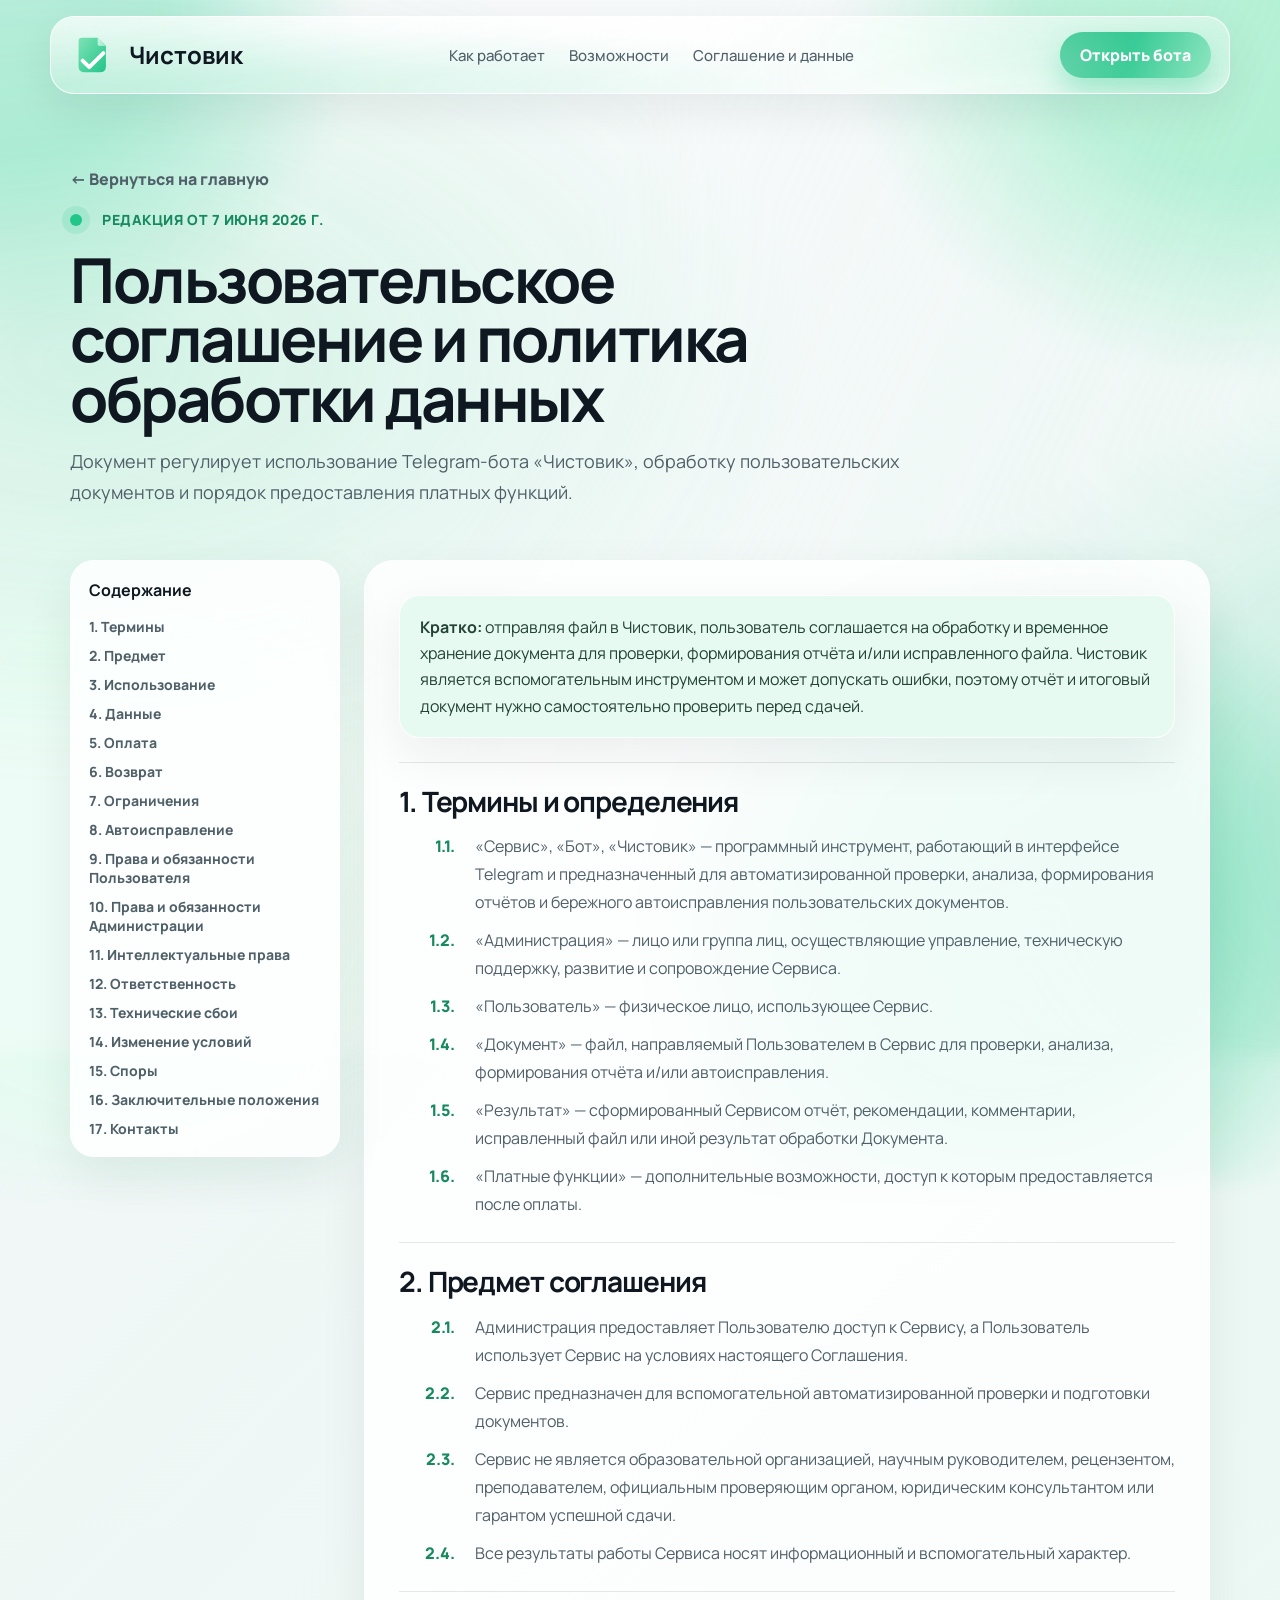
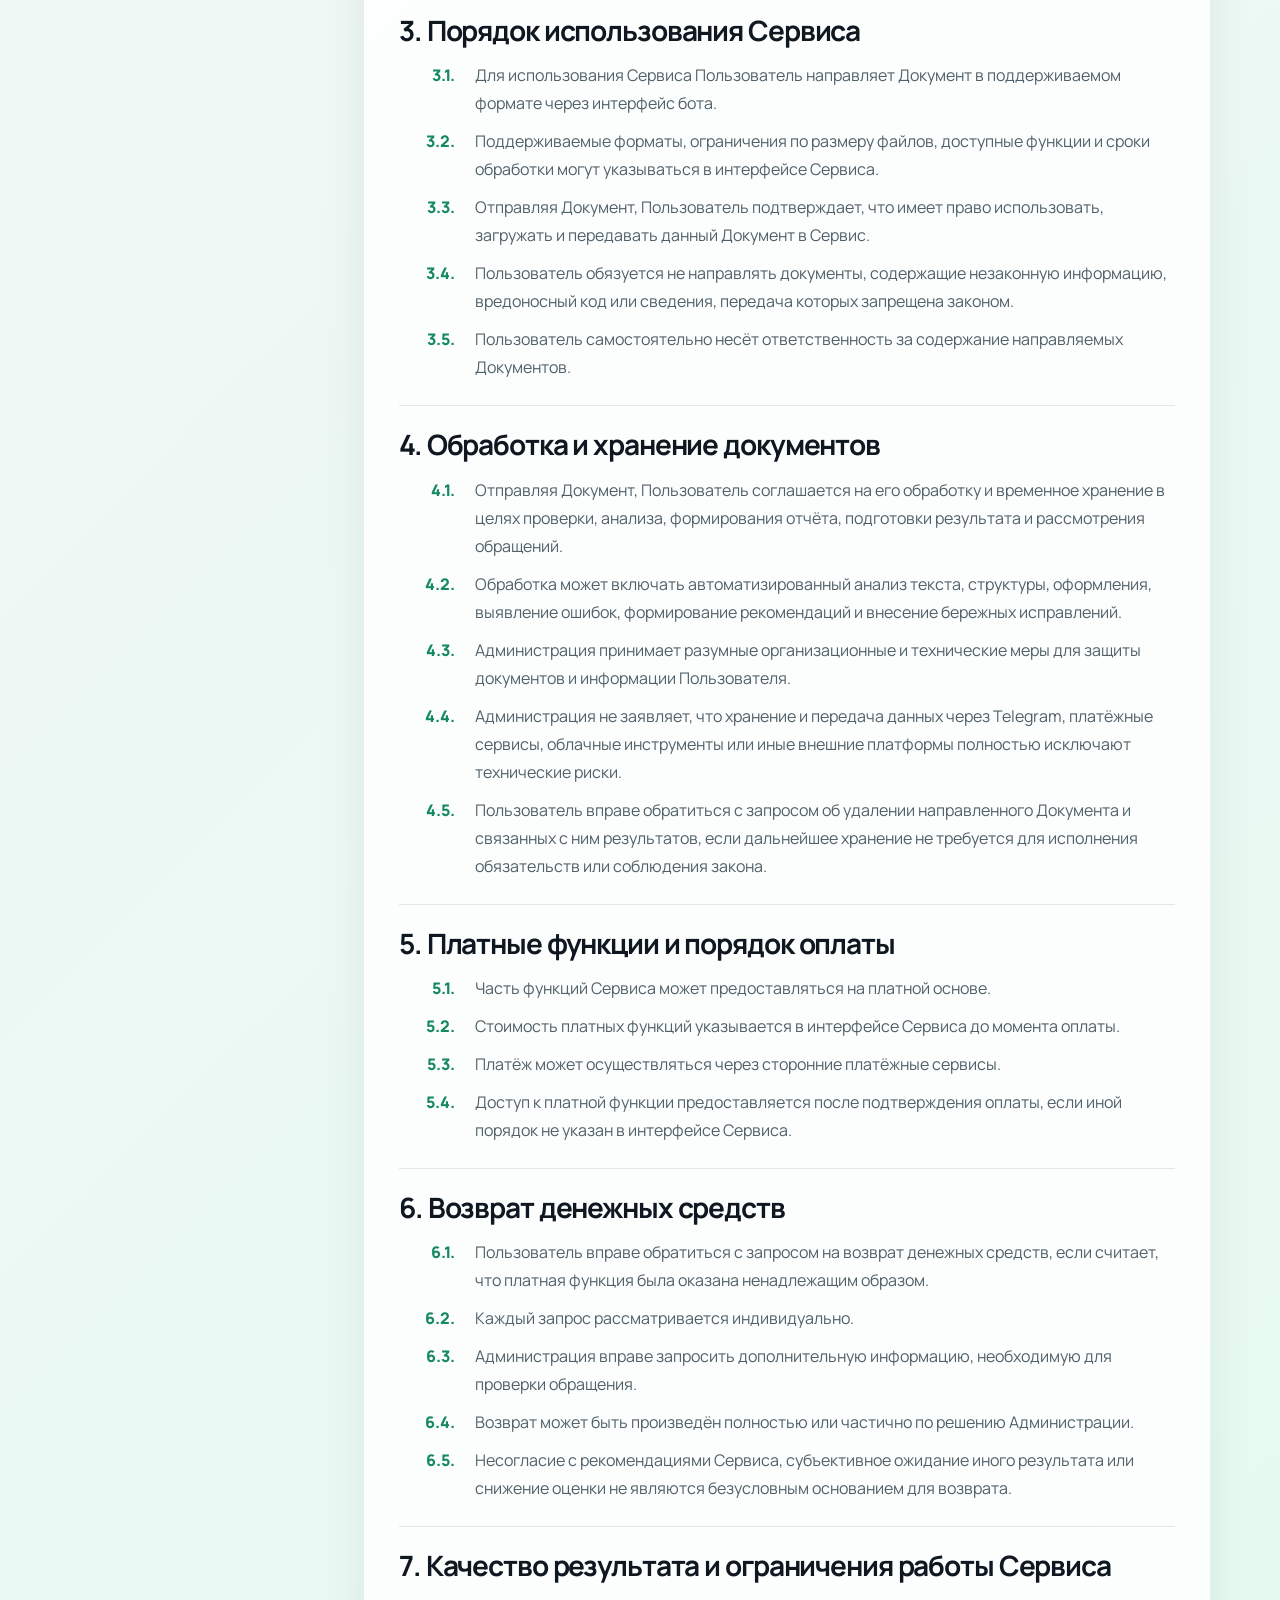
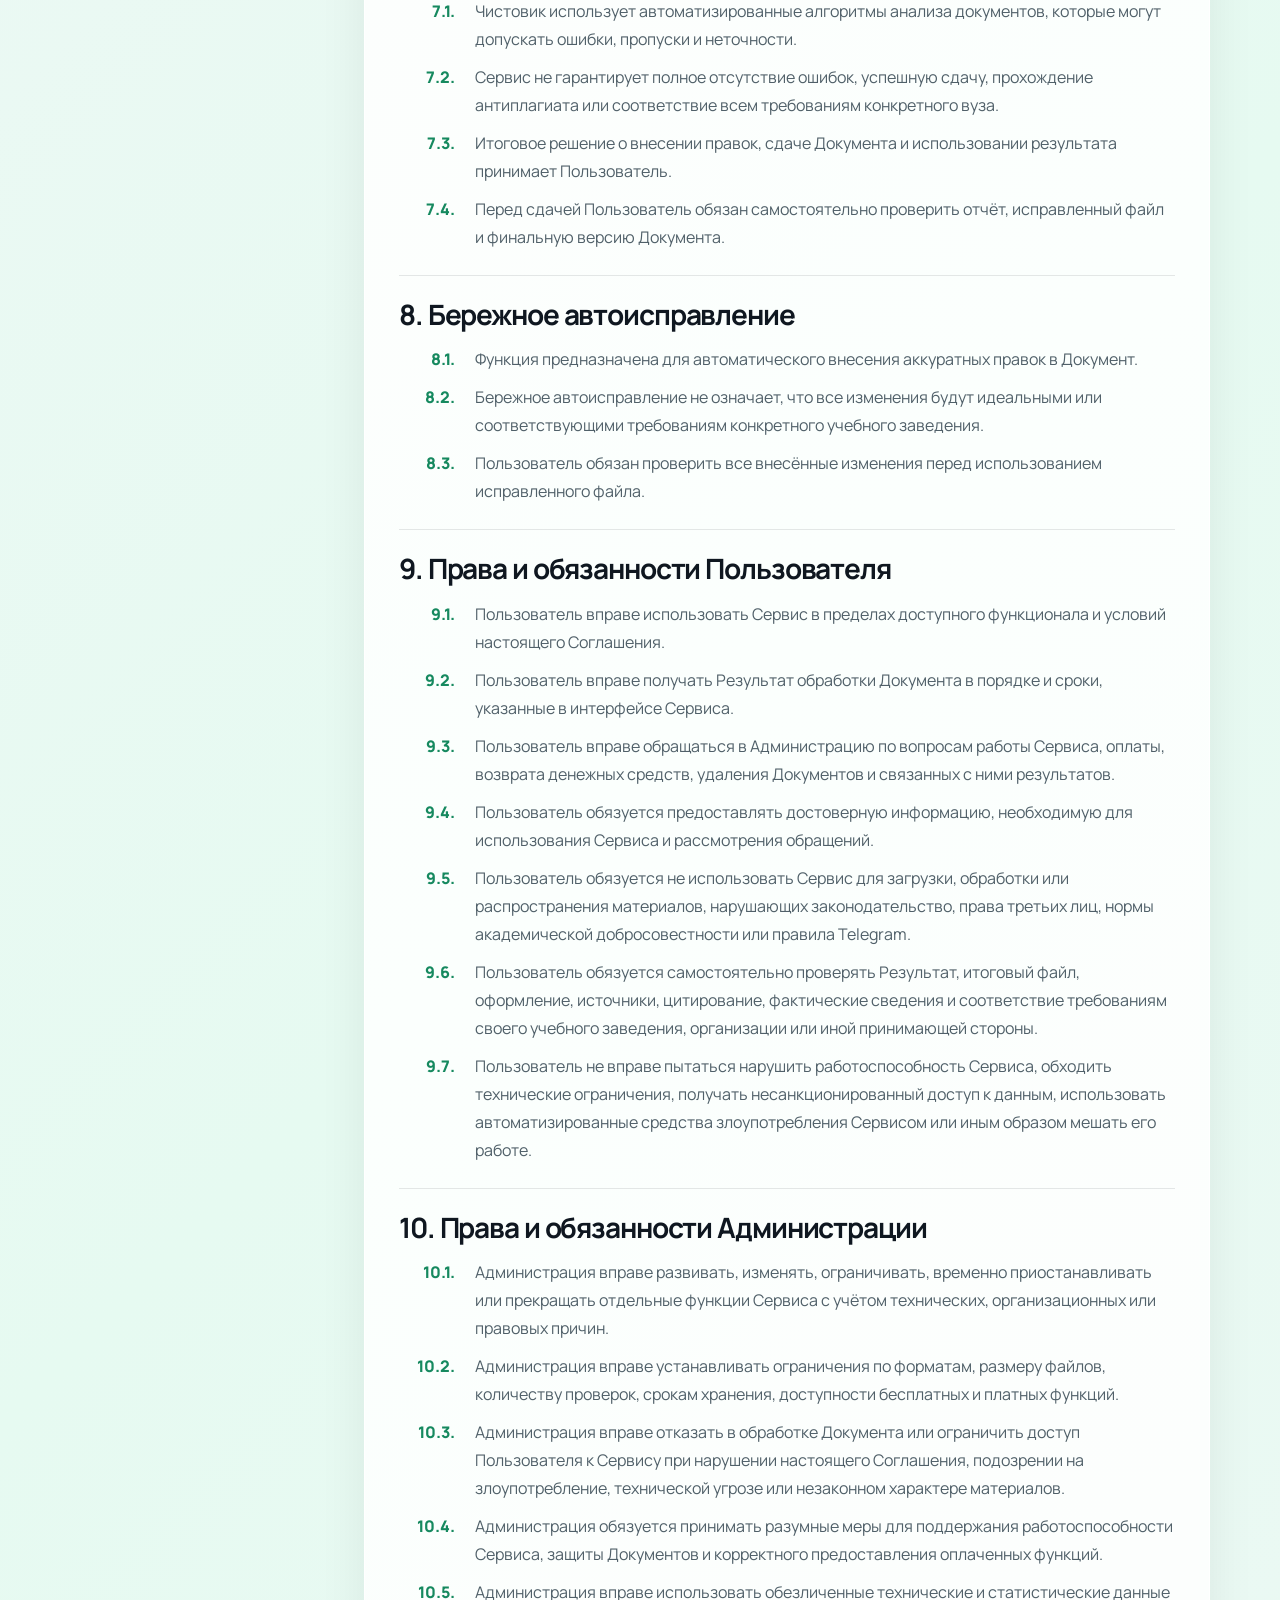
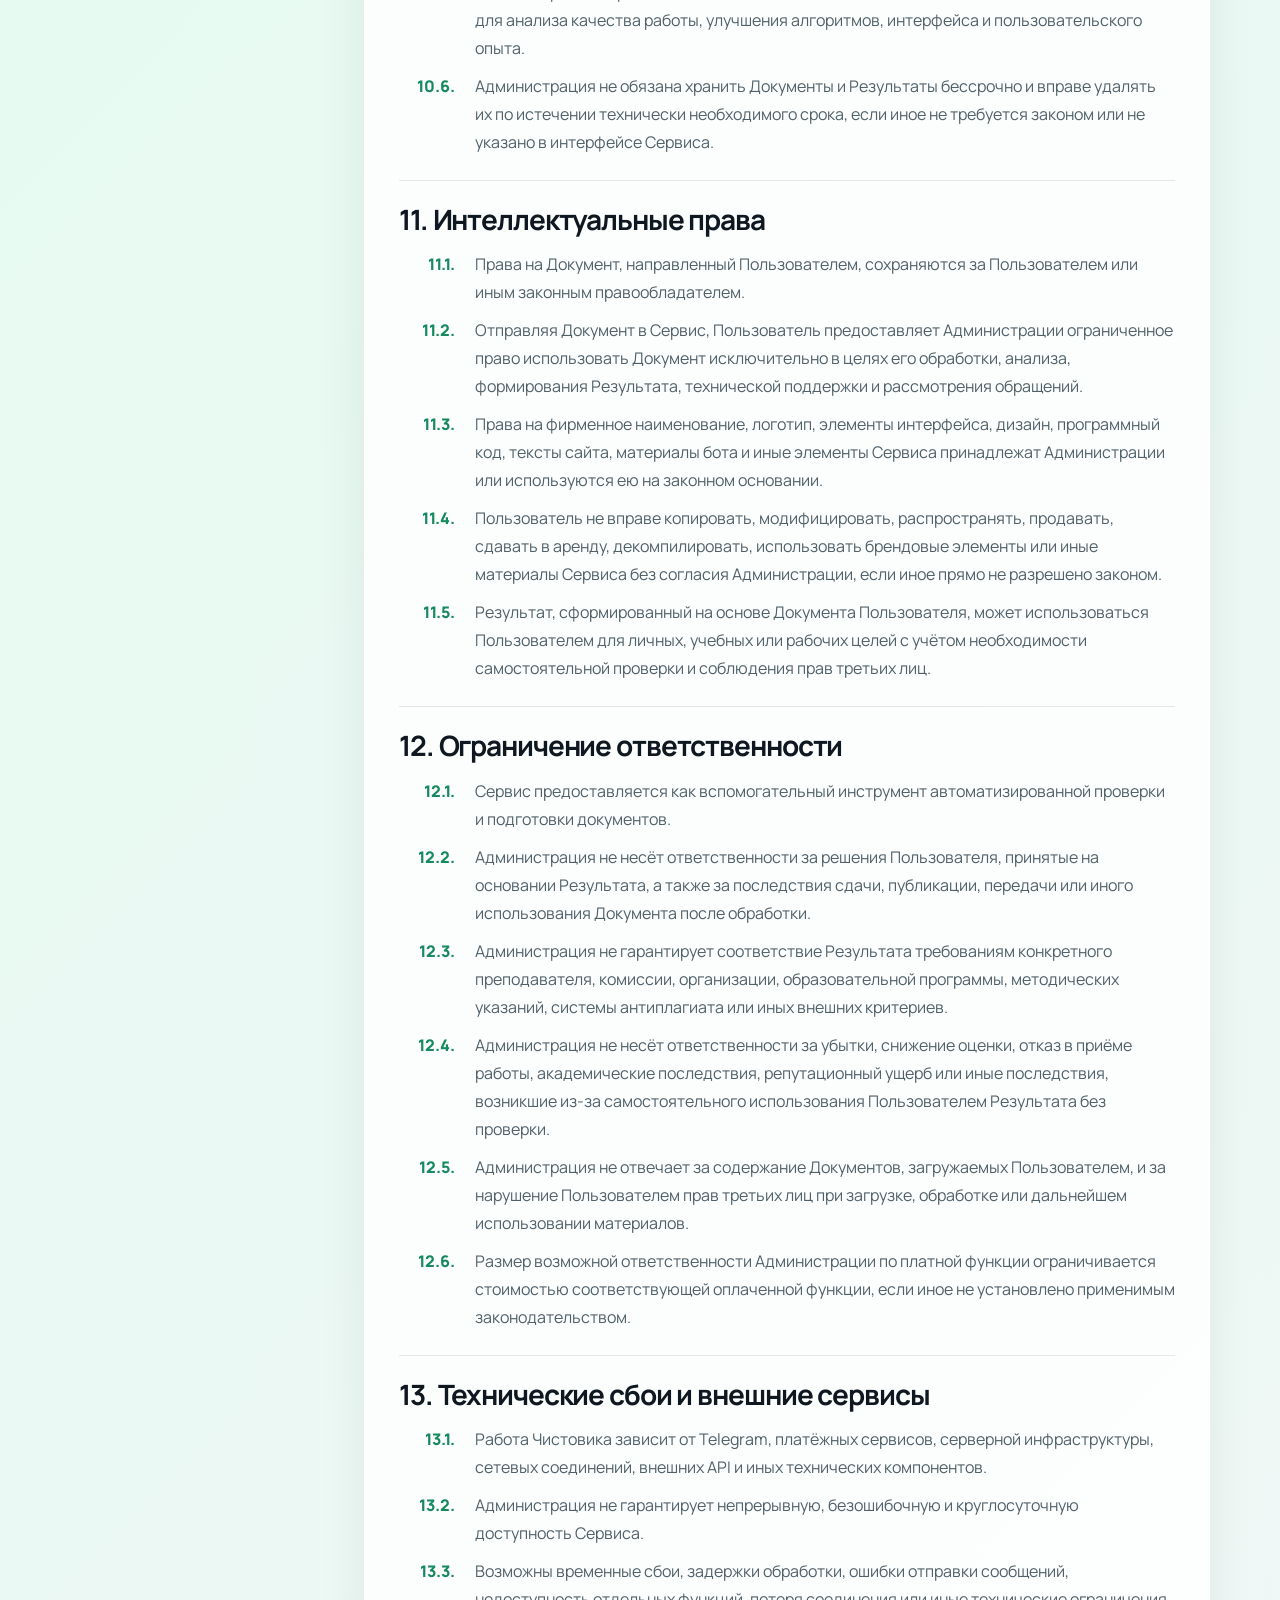
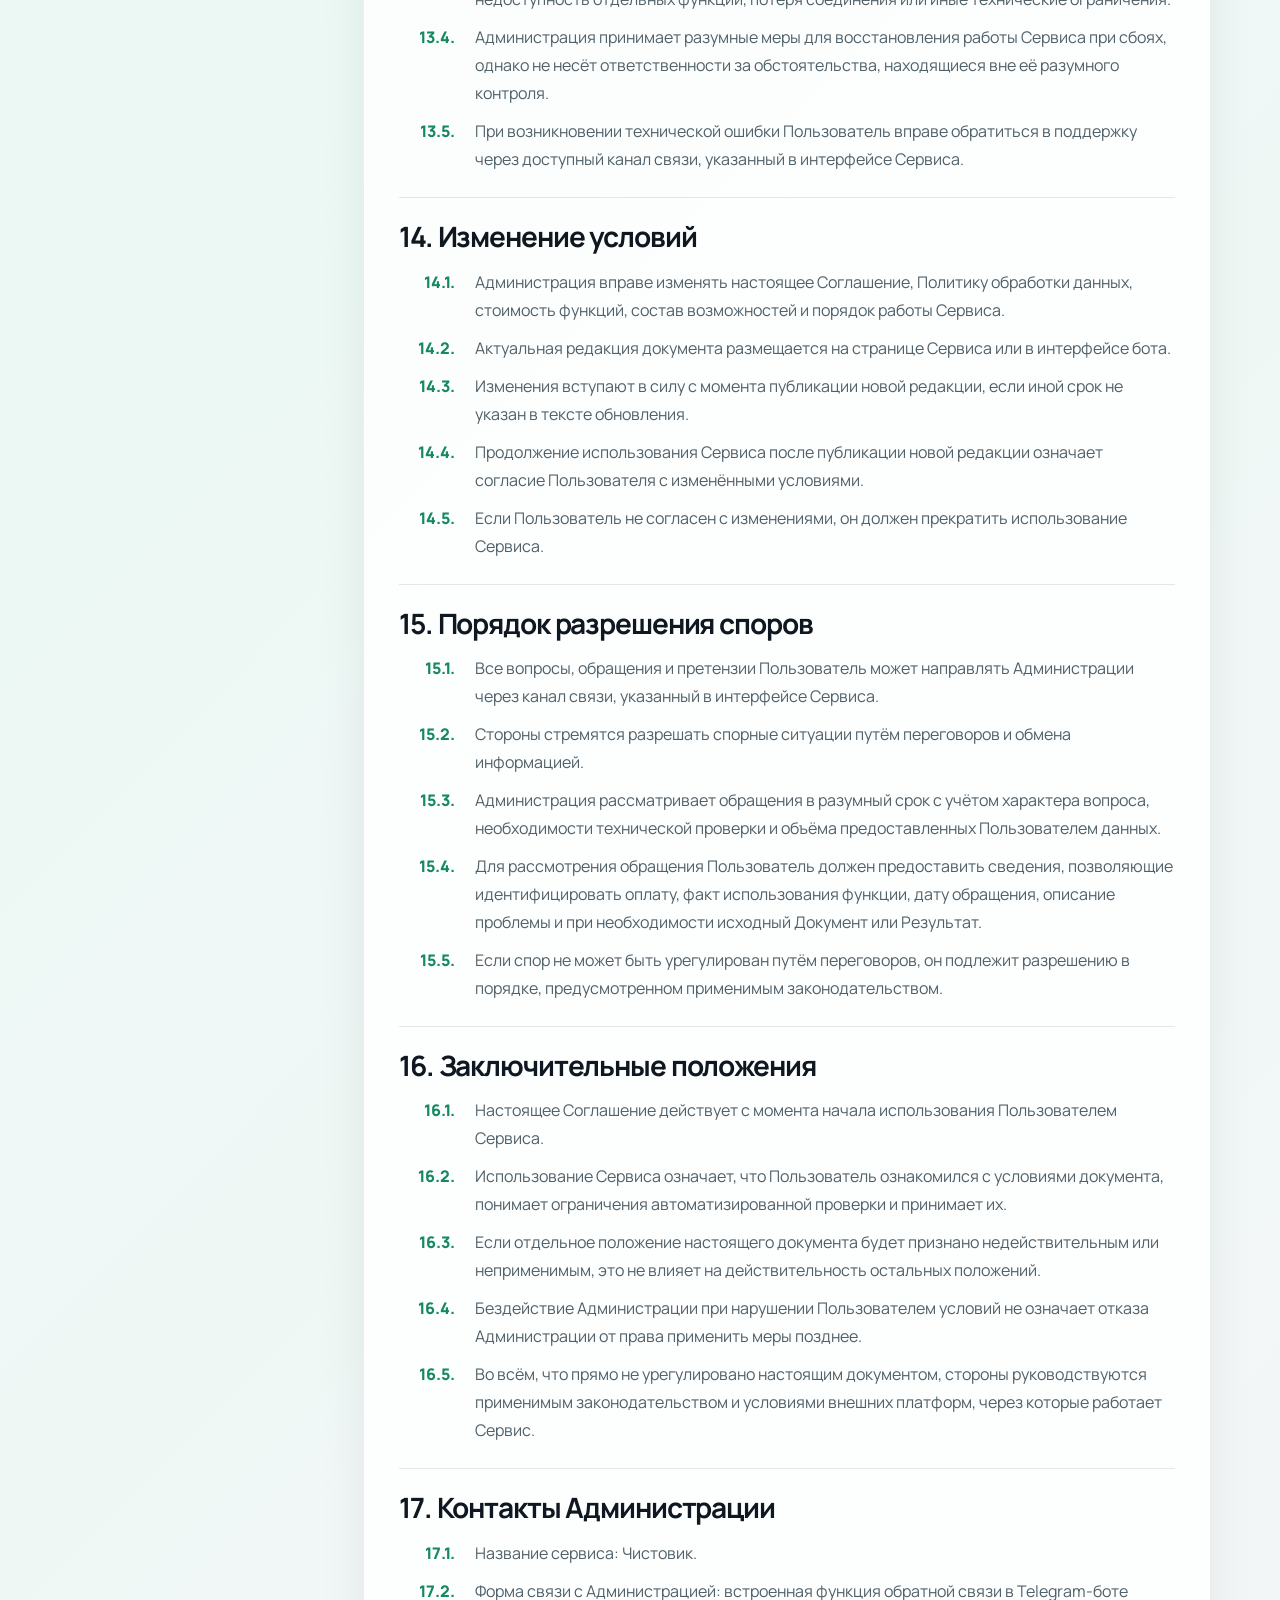
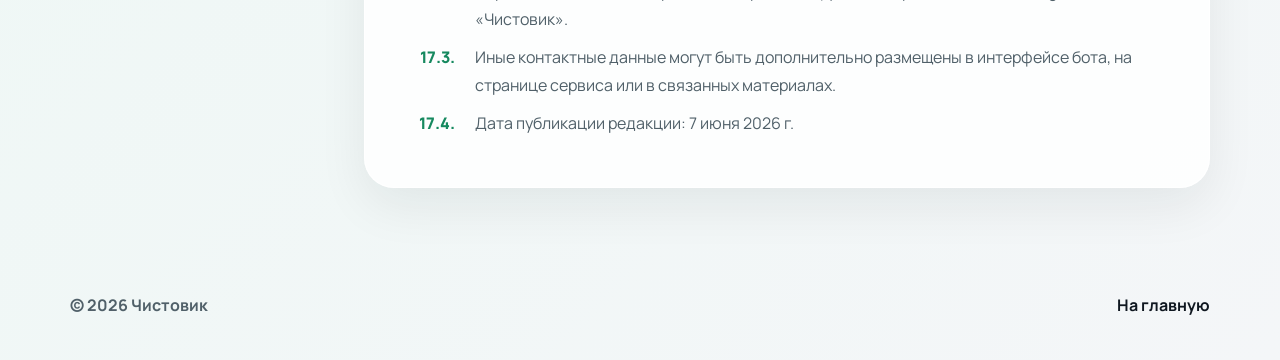
==== commit 7c2f6908: "Refine header brand and notice logo" ====
--- a/legal.html
+++ b/legal.html
@@ -14,7 +14,8 @@
 <body>
   <header class="site-header">
     <a class="brand" href="index.html" aria-label="Чистовик — главная">
-      <img src="assets/chistovik_logo_horizontal.svg" alt="Чистовик" />
+      <img src="assets/chistovik_mark.svg" alt="" />
+      <span>Чистовик</span>
     </a>
     <nav class="nav" aria-label="Основная навигация">
       <a href="index.html#how">Как работает</a>
--- a/styles.css
+++ b/styles.css
@@ -13,13 +13,13 @@
 }
 
 * { box-sizing: border-box; }
-html { scroll-behavior: smooth; }
+html { scroll-behavior: smooth; scroll-padding-top: 112px; }
 body {
   position: relative;
   min-height: 100vh;
   margin: 0;
   font-family: var(--font);
-  background: var(--chistovik-bg);
+  background: linear-gradient(135deg, #f4f6f8 0%, #e6faf1 48%, #f4f6f8 100%);
   color: var(--chistovik-ink);
   overflow-x: hidden;
 }
@@ -27,45 +27,55 @@
 body::before {
   content: '';
   position: fixed;
-  inset: -28vmax;
+  inset: -22vmax;
   z-index: -2;
   pointer-events: none;
   background:
-    radial-gradient(circle at 18% 18%, rgba(126, 226, 182, 0.58), transparent 26vmax),
-    radial-gradient(circle at 82% 16%, rgba(34, 197, 138, 0.34), transparent 24vmax),
-    radial-gradient(circle at 78% 78%, rgba(230, 250, 241, 0.95), transparent 28vmax),
-    radial-gradient(circle at 22% 86%, rgba(34, 197, 138, 0.22), transparent 24vmax),
-    linear-gradient(120deg, #F4F6F8 0%, #E6FAF1 46%, #F4F6F8 100%);
-  background-size: 130% 130%, 120% 120%, 140% 140%, 125% 125%, 200% 200%;
-  filter: blur(10px) saturate(1.08);
-  transform: translate3d(0, 0, 0);
-  animation: brandGradientFlow 18s ease-in-out infinite alternate;
+    radial-gradient(circle at 16% 20%, rgba(34,197,138,.46) 0 12vmax, transparent 27vmax),
+    radial-gradient(circle at 82% 18%, rgba(126,226,182,.58) 0 15vmax, transparent 31vmax),
+    radial-gradient(circle at 70% 82%, rgba(34,197,138,.36) 0 14vmax, transparent 30vmax),
+    radial-gradient(circle at 22% 78%, rgba(230,250,241,.98) 0 17vmax, transparent 32vmax);
+  filter: blur(12px) saturate(1.18);
+  opacity: .98;
+  animation: brandGlowDrift 13s ease-in-out infinite alternate;
 }
 
 body::after {
   content: '';
   position: fixed;
-  inset: 0;
+  inset: -12vmax;
   z-index: -1;
   pointer-events: none;
   background:
-    linear-gradient(rgba(255,255,255,.36), rgba(255,255,255,.52)),
-    radial-gradient(circle at center, transparent 0%, rgba(244,246,248,.72) 74%);
+    radial-gradient(ellipse at 12% 34%, rgba(126,226,182,.34), transparent 30%),
+    radial-gradient(ellipse at 88% 62%, rgba(34,197,138,.30), transparent 34%),
+    linear-gradient(115deg, rgba(255,255,255,.42) 0 24%, rgba(230,250,241,.14) 44%, rgba(126,226,182,.20) 62%, rgba(255,255,255,.34) 100%);
+  background-size: 125% 125%, 130% 130%, 180% 180%;
+  filter: blur(10px);
+  opacity: .9;
+  animation: softBackgroundWave 18s ease-in-out infinite alternate;
 }
 
 @keyframes brandGradientFlow {
-  0% {
-    transform: translate3d(-3%, -2%, 0) rotate(0deg) scale(1);
-    background-position: 0% 0%, 100% 0%, 100% 100%, 0% 100%, 0% 50%;
-  }
-  50% {
-    transform: translate3d(2%, 3%, 0) rotate(8deg) scale(1.04);
-    background-position: 42% 58%, 64% 26%, 42% 70%, 72% 40%, 100% 50%;
-  }
-  100% {
-    transform: translate3d(4%, -3%, 0) rotate(-6deg) scale(1.03);
-    background-position: 100% 80%, 0% 30%, 24% 16%, 92% 80%, 40% 50%;
-  }
+  0% { background-position: -80% 15%, 120% 70%, 0% 30%; }
+  35% { background-position: 35% 45%, 35% 25%, 72% 68%; }
+  70% { background-position: 120% 75%, -50% 45%, 100% 48%; }
+  100% { background-position: -80% 15%, 120% 70%, 0% 30%; }
+}
+@keyframes brandGlowDrift {
+  0% { transform: translate3d(-4%, -3%, 0) scale(1); }
+  45% { transform: translate3d(4%, 3%, 0) scale(1.08); }
+  100% { transform: translate3d(6%, -4%, 0) scale(1.04); }
+}
+@keyframes softBackgroundWave {
+  0% { transform: translate3d(-2%, -2%, 0) scale(1); background-position: 0% 20%, 100% 60%, 0% 50%; }
+  50% { transform: translate3d(2%, 1%, 0) scale(1.04); background-position: 55% 45%, 40% 20%, 80% 50%; }
+  100% { transform: translate3d(4%, -2%, 0) scale(1.02); background-position: 100% 70%, 0% 80%, 100% 50%; }
+}
+@keyframes surfaceWave {
+  0% { transform: translate3d(-7%, -5%, 0) rotate(0deg) scale(1); background-position: 0% 50%; }
+  45% { transform: translate3d(5%, 4%, 0) rotate(8deg) scale(1.08); background-position: 80% 30%; }
+  100% { transform: translate3d(8%, -4%, 0) rotate(-6deg) scale(1.03); background-position: 100% 70%; }
 }
 
 @media (prefers-reduced-motion: reduce) {
@@ -94,28 +104,64 @@
   max-width: 1180px;
   margin: 16px auto 0;
   padding: 14px 18px;
+  overflow: hidden;
   border: 1px solid rgba(255,255,255,.75);
   border-radius: 24px;
-  background: rgba(255,255,255,.78);
-  backdrop-filter: blur(18px);
+  background: rgba(255,255,255,.72);
+  backdrop-filter: blur(20px) saturate(1.08);
   box-shadow: 0 14px 45px rgba(15, 23, 32, 0.08);
 }
-
-.brand img { display: block; width: 166px; height: auto; }
-.nav { display: flex; align-items: center; gap: 22px; font-weight: 700; font-size: 14px; color: var(--chistovik-gray); }
+.site-header::before {
+  content: '';
+  position: absolute;
+  inset: -90% -24%;
+  z-index: 0;
+  pointer-events: none;
+  background:
+    radial-gradient(ellipse at 15% 55%, rgba(34,197,138,.24), transparent 34%),
+    radial-gradient(ellipse at 76% 35%, rgba(126,226,182,.34), transparent 32%),
+    linear-gradient(100deg, transparent 8%, rgba(255,255,255,.42) 34%, rgba(126,226,182,.18) 54%, transparent 82%);
+  background-size: 120% 120%, 130% 130%, 180% 180%;
+  filter: blur(8px);
+  opacity: .9;
+  animation: surfaceWave 11s ease-in-out infinite alternate;
+}
+.site-header > * { position: relative; z-index: 1; }
+
+.brand { display: inline-flex; align-items: center; gap: 12px; flex: 0 0 auto; }
+.brand img { display: block; width: 48px; height: 48px; }
+.brand span { color: var(--chistovik-ink); font-size: 24px; line-height: 1; font-weight: 700; letter-spacing: 0; }
+.nav { display: flex; align-items: center; gap: 24px; font-weight: 500; font-size: 15px; color: var(--chistovik-gray); }
 .nav a:hover { color: var(--chistovik-ink); }
 .header-cta, .button {
+  position: relative;
   display: inline-flex;
   align-items: center;
   justify-content: center;
   min-height: 46px;
   padding: 0 20px;
+  overflow: hidden;
+  isolation: isolate;
   border-radius: 999px;
   font-weight: 800;
   transition: transform .2s ease, box-shadow .2s ease, background .2s ease;
 }
-.header-cta, .button--primary { background: var(--chistovik-green); color: var(--white); box-shadow: 0 14px 30px rgba(34, 197, 138, .28); }
-.button--secondary { background: var(--white); color: var(--chistovik-ink); border: 1px solid var(--line); }
+.header-cta::before, .button::before {
+  content: '';
+  position: absolute;
+  inset: -120% -80%;
+  z-index: -1;
+  pointer-events: none;
+  background:
+    radial-gradient(circle at 18% 50%, rgba(255,255,255,.42), transparent 24%),
+    radial-gradient(circle at 72% 36%, rgba(126,226,182,.42), transparent 26%),
+    linear-gradient(110deg, rgba(34,197,138,.15), rgba(255,255,255,.34), rgba(34,197,138,.20));
+  background-size: 130% 130%, 140% 140%, 220% 220%;
+  opacity: .78;
+  animation: surfaceWave 7.5s ease-in-out infinite alternate;
+}
+.header-cta, .button--primary { background: linear-gradient(115deg, #20bf85, #22C58A 48%, #7EE2B6 100%); color: var(--white); box-shadow: 0 14px 30px rgba(34, 197, 138, .34); }
+.button--secondary { background: rgba(255,255,255,.86); color: var(--chistovik-ink); border: 1px solid rgba(15,23,32,.09); box-shadow: 0 12px 28px rgba(15,23,32,.05); }
 .header-cta:hover, .button:hover { transform: translateY(-2px); }
 
 .hero {
@@ -130,7 +176,7 @@
 .eyebrow {
   display: inline-flex;
   align-items: center;
-  gap: 8px;
+  gap: 20px;
   margin: 0 0 18px;
   color: #16895f;
   font-size: 14px;
@@ -138,40 +184,104 @@
   letter-spacing: .04em;
   text-transform: uppercase;
 }
-.eyebrow::before { content: ''; width: 10px; height: 10px; border-radius: 50%; background: var(--chistovik-green); box-shadow: 0 0 0 8px rgba(34,197,138,.14); }
+.eyebrow::before {
+  content: '';
+  width: 12px;
+  height: 12px;
+  flex: 0 0 12px;
+  border-radius: 50%;
+  background: var(--chistovik-green);
+  box-shadow: 0 0 0 8px rgba(34,197,138,.14);
+  animation: eyebrowPulse 1.9s ease-in-out infinite;
+}
+@keyframes eyebrowPulse {
+  0%, 100% {
+    box-shadow: 0 0 0 8px rgba(34,197,138,.14), 0 0 0 0 rgba(34,197,138,.25);
+    transform: scale(1);
+  }
+  50% {
+    box-shadow: 0 0 0 8px rgba(34,197,138,.18), 0 0 0 13px rgba(34,197,138,0);
+    transform: scale(1.08);
+  }
+}
 h1, h2, h3 { margin: 0; letter-spacing: -0.04em; }
 h1 { max-width: 720px; font-size: clamp(42px, 7vw, 78px); line-height: .96; }
 h2 { font-size: clamp(30px, 4vw, 48px); line-height: 1.05; }
 h3 { font-size: 21px; line-height: 1.2; }
 .lead { max-width: 650px; margin: 24px 0 0; font-size: 20px; }
 .hero__actions { display: flex; flex-wrap: wrap; gap: 14px; margin-top: 34px; }
-.trust-row { display: flex; flex-wrap: wrap; gap: 10px; margin-top: 26px; }
-.trust-row span { padding: 9px 13px; border-radius: 999px; background: rgba(255,255,255,.76); color: var(--chistovik-gray); font-weight: 800; font-size: 13px; border: 1px solid rgba(15,23,32,.07); }
-
-.hero-card { position: relative; min-height: 560px; border-radius: 42px; background: linear-gradient(145deg, rgba(230,250,241,.92), rgba(255,255,255,.75)); border: 1px solid rgba(255,255,255,.8); box-shadow: var(--shadow); overflow: hidden; }
-.hero-card::before { content: ''; position: absolute; width: 320px; height: 320px; right: -90px; top: -90px; border-radius: 50%; background: var(--chistovik-green); opacity: .24; }
-.phone-shell { position: absolute; left: 50%; top: 50%; width: min(360px, 82%); transform: translate(-50%, -50%) rotate(-3deg); padding: 18px; border-radius: 42px; background: #101820; box-shadow: 0 38px 80px rgba(15,23,32,.26); }
+.hero-card { position: relative; min-height: 560px; border-radius: 42px; background: linear-gradient(145deg, rgba(230,250,241,.96), rgba(255,255,255,.72)); border: 1px solid rgba(255,255,255,.8); box-shadow: var(--shadow); overflow: hidden; }
+.hero-card::before { content: ''; position: absolute; inset: -24%; background: radial-gradient(circle at 75% 15%, rgba(34,197,138,.36), transparent 30%), radial-gradient(circle at 12% 84%, rgba(126,226,182,.32), transparent 32%), linear-gradient(120deg, transparent 12%, rgba(255,255,255,.34) 35%, rgba(34,197,138,.18) 55%, transparent 78%); background-size: 120% 120%, 130% 130%, 190% 190%; filter: blur(8px); opacity: .95; animation: surfaceWave 12s ease-in-out infinite alternate; }
+.hero-card::after { content: ''; position: absolute; inset: 0; pointer-events: none; background: radial-gradient(ellipse at 70% 8%, rgba(34,197,138,.20), transparent 36%), linear-gradient(rgba(255,255,255,.08), rgba(255,255,255,.26)); }
+.phone-shell { position: absolute; left: 50%; top: 50%; z-index: 1; width: min(360px, 82%); transform: translate(-50%, -50%) rotate(-3deg); padding: 18px; border-radius: 42px; background: #101820; box-shadow: 0 38px 80px rgba(15,23,32,.26); }
 .phone-top { width: 86px; height: 7px; margin: 0 auto 14px; border-radius: 99px; background: rgba(255,255,255,.25); }
-.bot-card { padding: 20px; min-height: 440px; border-radius: 28px; background: #fff; }
+.bot-card { padding: 20px; min-height: 440px; border-radius: 28px; background: #fff; overflow: hidden; }
 .bot-card__head { display: flex; gap: 12px; align-items: center; }
 .bot-card__head img { width: 46px; height: 46px; }
 .bot-card__head strong { display:block; font-size: 19px; }
 .bot-card__head span { display:block; color: var(--chistovik-gray); font-size: 13px; font-weight: 700; }
-.file-chip { margin-top: 28px; padding: 14px 16px; border-radius: 18px; background: var(--chistovik-bg); font-weight: 800; }
-.progress-card { margin-top: 16px; padding: 16px; border-radius: 20px; background: var(--chistovik-mint-bg); }
+.bot-message { margin-top: 20px; max-width: 250px; padding: 12px 14px; border-radius: 18px 18px 18px 6px; background: var(--chistovik-mint-bg); color: #244237; font-size: 13px; line-height: 1.42; font-weight: 800; opacity: 1; transform: translateY(0); animation: phoneStepIn 9s ease-in-out infinite; }
+.file-chip { margin-top: 16px; padding: 14px 16px; border-radius: 18px; background: var(--chistovik-bg); font-weight: 800; opacity: 1; transform: translateX(0); animation: fileSend 9s ease-in-out infinite; }
+.progress-card { margin-top: 16px; padding: 16px; border-radius: 20px; background: var(--chistovik-mint-bg); opacity: 1; transform: translateY(0); animation: progressCardIn 9s ease-in-out infinite; }
 .progress-card__top { display: flex; justify-content: space-between; gap: 12px; font-size: 14px; font-weight: 800; }
 .progress { height: 9px; margin-top: 13px; border-radius: 999px; background: rgba(34,197,138,.18); overflow: hidden; }
-.progress i { display: block; height: 100%; border-radius: inherit; background: var(--chistovik-green); }
+.progress i { display: block; height: 100%; width: 100%; border-radius: inherit; background: linear-gradient(90deg, var(--chistovik-green), var(--chistovik-mint)); animation: progressRun 9s ease-in-out infinite; }
+.progress-percent::before { content: "0%"; animation: progressPercent 9s linear infinite; }
 .check-list { padding: 0; margin: 22px 0 0; list-style: none; display: grid; gap: 12px; }
-.check-list li { position: relative; padding-left: 30px; color: var(--chistovik-gray); font-weight: 700; }
-.check-list li::before { content: '✓'; position:absolute; left:0; top:-2px; width:22px; height:22px; border-radius:50%; background: var(--chistovik-green); color:#fff; display:grid; place-items:center; font-size:13px; }
-
-.section { max-width: 1180px; margin: 0 auto; padding: 70px 20px; }
+.check-list li { position: relative; padding-left: 30px; color: var(--chistovik-gray); font-weight: 700; opacity: 1; transform: translateX(0); animation: checkSlide 9s ease-in-out infinite; }
+.check-list li:nth-child(1) { animation-delay: 0s; }
+.check-list li:nth-child(2) { animation-delay: .28s; }
+.check-list li:nth-child(3) { animation-delay: .56s; }
+.check-list li::before { content: '✓'; position:absolute; left:0; top:-2px; width:22px; height:22px; border-radius:50%; background: var(--chistovik-green); color:#fff; display:grid; place-items:center; font-size:13px; transform: scale(.65); animation: checkPop 9s ease-in-out infinite; }
+.check-list li:nth-child(2)::before { animation-delay: .28s; }
+.check-list li:nth-child(3)::before { animation-delay: .56s; }
+@keyframes phoneStepIn {
+  0%, 100% { opacity: 1; transform: translateY(0); }
+  44%, 88% { opacity: .38; transform: translateY(-4px); }
+}
+@keyframes fileSend {
+  0%, 14%, 100% { opacity: .35; transform: translateX(18px); }
+  22%, 88% { opacity: 1; transform: translateX(0); }
+  96% { opacity: .35; transform: translateX(18px); }
+}
+@keyframes progressCardIn {
+  0%, 30%, 100% { opacity: .35; transform: translateY(12px); }
+  38%, 88% { opacity: 1; transform: translateY(0); }
+  96% { opacity: .35; transform: translateY(12px); }
+}
+@keyframes progressRun {
+  0%, 38% { width: 0%; }
+  52% { width: 38%; }
+  67% { width: 82%; }
+  76%, 94% { width: 100%; }
+  100% { width: 0%; }
+}
+@keyframes progressPercent {
+  0%, 38% { content: "0%"; }
+  48% { content: "27%"; }
+  58% { content: "54%"; }
+  68% { content: "82%"; }
+  76%, 94% { content: "100%"; }
+  100% { content: "0%"; }
+}
+@keyframes checkSlide {
+  0%, 64%, 100% { opacity: .28; transform: translateX(14px); }
+  72%, 88% { opacity: 1; transform: translateX(0); }
+  96% { opacity: .28; transform: translateX(14px); }
+}
+@keyframes checkPop {
+  0%, 64%, 100% { transform: scale(.65); }
+  72%, 88% { transform: scale(1); }
+  96% { transform: scale(.65); }
+}
+
+.section { max-width: 1180px; margin: 0 auto; padding: 70px 20px; scroll-margin-top: 112px; }
 .section__head { max-width: 720px; margin-bottom: 30px; }
 .steps-grid { display: grid; grid-template-columns: repeat(3, 1fr); gap: 18px; }
 .step-card, .feature-list article, .legal-card, .legal-toc, .summary-box { background: rgba(255,255,255,.84); border: 1px solid rgba(255,255,255,.9); box-shadow: 0 18px 50px rgba(15,23,32,.07); }
 .step-card { padding: 28px; border-radius: var(--radius); }
-.step-card__num { display:inline-flex; margin-bottom: 36px; padding: 8px 12px; border-radius: 999px; background: var(--chistovik-mint-bg); color: #16895f; font-weight: 900; }
+.step-card__head { display: flex; align-items: center; gap: 16px; margin-bottom: 28px; }
+.step-card__num { display:inline-flex; padding: 8px 12px; border-radius: 999px; background: var(--chistovik-mint-bg); color: #16895f; font-weight: 900; }
 .split { display: grid; grid-template-columns: .9fr 1.1fr; gap: 46px; align-items: start; }
 .section-text { font-size: 18px; }
 .feature-list { display: grid; gap: 16px; }
@@ -186,25 +296,41 @@
 .plan li { position: relative; padding-left: 28px; color: var(--chistovik-gray); line-height: 1.55; font-weight: 650; }
 .plan li::before { content: '✓'; position: absolute; left: 0; top: 0; color: #16895f; font-weight: 900; }
 .plan .button { margin-top: 26px; }
+.plan .button--secondary { background: rgba(255,255,255,.82); }
 .comparison-note { margin: 18px 0 0; padding: 18px 20px; border-left: 4px solid var(--chistovik-green); background: rgba(255,255,255,.72); }
-.notice { max-width: 1180px; margin: 26px auto 86px; padding: 34px; border-radius: 34px; color:#fff; display:flex; gap:24px; align-items:center; background: linear-gradient(135deg, #0F1720, #163229 65%, #22C58A); box-shadow: var(--shadow); }
-.notice img { width: 72px; height: 72px; flex: 0 0 auto; }
+.notice { position: relative; max-width: 1180px; margin: 26px auto 86px; padding: 34px; border-radius: 34px; color:#fff; display:flex; gap:24px; align-items:center; overflow: hidden; background: linear-gradient(120deg, #0F1720 0%, #163229 34%, #16895f 58%, #22C58A 78%, #0F1720 100%); background-size: 260% 260%; animation: noticeGradientFlow 13s ease-in-out infinite; box-shadow: var(--shadow); }
+.notice::before { content: ''; position: absolute; inset: -40%; pointer-events: none; background: radial-gradient(circle at 20% 30%, rgba(126,226,182,.34), transparent 28%), radial-gradient(circle at 80% 70%, rgba(34,197,138,.28), transparent 30%); filter: blur(22px); animation: noticeGlowFloat 11s ease-in-out infinite alternate; }
+.notice > * { position: relative; z-index: 1; }
+.notice__logo { width: 72px; height: 72px; flex: 0 0 72px; filter: drop-shadow(0 16px 28px rgba(15,23,32,.18)); }
 .notice h2 { font-size: 32px; }
 .notice p { color: rgba(255,255,255,.82); margin: 10px 0 0; }
 .footer { max-width: 1180px; margin: 0 auto; padding: 28px 20px 44px; display:flex; justify-content:space-between; gap:20px; color: var(--chistovik-gray); font-weight: 700; }
 .footer a { color: var(--chistovik-ink); }
+.footer__links { display: flex; align-items: center; justify-content: flex-end; flex-wrap: wrap; gap: 18px; }
+
+@keyframes noticeGradientFlow {
+  0%, 100% { background-position: 0% 48%; }
+  45% { background-position: 100% 52%; }
+  72% { background-position: 58% 100%; }
+}
+@keyframes noticeGlowFloat {
+  0% { transform: translate3d(-4%, -2%, 0) scale(1); opacity: .7; }
+  100% { transform: translate3d(5%, 3%, 0) scale(1.08); opacity: 1; }
+}
 
 .legal-page { max-width: 1180px; margin: 0 auto; padding: 48px 20px 78px; }
 .legal-hero { max-width: 880px; padding: 26px 0 34px; }
 .legal-hero h1 { font-size: clamp(36px, 5vw, 62px); }
 .legal-hero p:last-child { font-size: 18px; }
-.back-link { display:inline-flex; margin-bottom: 22px; color: var(--chistovik-gray); font-weight: 800; }
+.back-link { display: flex; width: fit-content; margin-bottom: 18px; color: var(--chistovik-gray); font-weight: 800; }
+.legal-hero .eyebrow { display: flex; width: fit-content; margin-top: 0; margin-bottom: 18px; }
 .legal-layout { display: grid; grid-template-columns: 270px 1fr; gap: 24px; align-items: start; }
 .legal-toc { position: sticky; top: 112px; display:grid; gap: 10px; padding: 18px; border-radius: 24px; }
 .legal-toc strong { margin-bottom: 6px; }
 .legal-toc a { color: var(--chistovik-gray); font-weight: 750; font-size: 14px; }
-.legal-card { padding: 34px; border-radius: 30px; }
+.legal-card { padding: 34px; border-radius: 30px; counter-reset: legal-section; }
 .legal-card section { padding-top: 24px; margin-top: 24px; border-top: 1px solid var(--line); }
+.legal-card section[data-section] { counter-increment: legal-section; }
 .legal-card h2 { font-size: 28px; margin-bottom: 14px; }
 .legal-card li { margin: 10px 0; color: var(--chistovik-gray); line-height: 1.75; }
 .summary-box { padding: 18px 20px; border-radius: 20px; background: var(--chistovik-mint-bg); color: #244237; line-height: 1.65; }
@@ -221,21 +347,31 @@
 }
 
 @media (max-width: 560px) {
+  body { overflow-x: hidden; }
   .site-header { width: calc(100% - 20px); gap: 10px; padding: 12px; }
   .brand { min-width: 0; }
-  .brand img { width: 116px; }
+  .brand { gap: 8px; }
+  .brand img { width: 32px; height: 32px; }
+  .brand span { font-size: 17px; }
   .header-cta { min-height: 40px; padding: 0 12px; font-size: 12px; white-space: nowrap; }
-  .hero { width: 100%; padding-left: 16px; padding-right: 16px; }
-  h1 { max-width: 100%; font-size: 38px; line-height: 1.04; overflow-wrap: anywhere; }
+  .hero, .section, .footer { width: 100%; max-width: 100vw; overflow: hidden; }
+  .hero { margin-left: 0; margin-right: 0; padding-left: 16px; padding-right: 16px; }
+  .hero__content { width: 100%; max-width: calc(100vw - 32px); min-width: 0; overflow: hidden; }
+  h1 { max-width: calc(100vw - 32px); font-size: 30px; line-height: 1.08; overflow-wrap: anywhere; word-break: break-word; }
   h2 { max-width: 100%; font-size: 30px; overflow-wrap: anywhere; }
-  .lead { font-size: 17px; }
+  .lead { max-width: 100%; font-size: 17px; overflow-wrap: anywhere; }
   .hero__actions { display: grid; }
   .button { width: 100%; }
-  .hero-card { width: 100%; min-height: 440px; border-radius: 28px; }
-  .phone-shell { width: calc(100% - 24px); }
+  .hero-card { width: 100%; max-width: calc(100vw - 32px); min-height: 440px; overflow: hidden; border-radius: 28px; }
+  .phone-shell { width: min(300px, calc(100% - 34px)); max-width: 300px; padding: 14px; }
+  .bot-card { padding: 16px; }
+  .bot-message { max-width: 210px; }
+  .step-card p, .section__head p, .plan li, .feature-list p, .notice p { overflow-wrap: anywhere; }
   .section { padding: 48px 16px; }
-  .notice { padding: 24px; flex-direction: column; }
+  .notice { width: auto; max-width: calc(100vw - 32px); margin-left: 16px; margin-right: 16px; padding: 24px; overflow: hidden; flex-direction: column; }
+  .notice__logo { width: 58px; height: 58px; flex-basis: 58px; }
   .footer { flex-direction: column; }
+  .footer__links { justify-content: flex-start; }
   .legal-page { width: 100%; padding: 32px 16px 58px; }
   .legal-hero h1 { max-width: 100%; font-size: 34px; overflow-wrap: anywhere; }
   .legal-toc, .legal-card { width: 100%; }
@@ -245,9 +381,7 @@
 }
 
 /* Legal page: clear spacing and subsection numbering */
-.legal-hero .back-link + .eyebrow {
-  margin-top: 0;
-}
+.legal-hero .back-link + .eyebrow { margin-top: 0; }
 
 .legal-card section[data-section] ol {
   list-style: none;
@@ -258,22 +392,28 @@
 
 .legal-card section[data-section] li {
   position: relative;
-  padding-left: 58px;
+  padding-left: 76px;
 }
 
 .legal-card section[data-section] li::before {
   counter-increment: legal-subitem;
-  content: attr(data-section) "." counter(legal-subitem);
+  content: counter(legal-section) "." counter(legal-subitem) ".";
   position: absolute;
   left: 0;
   top: 0;
-  min-width: 42px;
+  width: 56px;
+  text-align: right;
   color: #16895f;
   font-weight: 900;
+  white-space: nowrap;
 }
 
 @media (max-width: 560px) {
   .legal-card section[data-section] li {
-    padding-left: 52px;
+    padding-left: 68px;
   }
-}
+
+  .legal-card section[data-section] li::before {
+    width: 50px;
+  }
+}
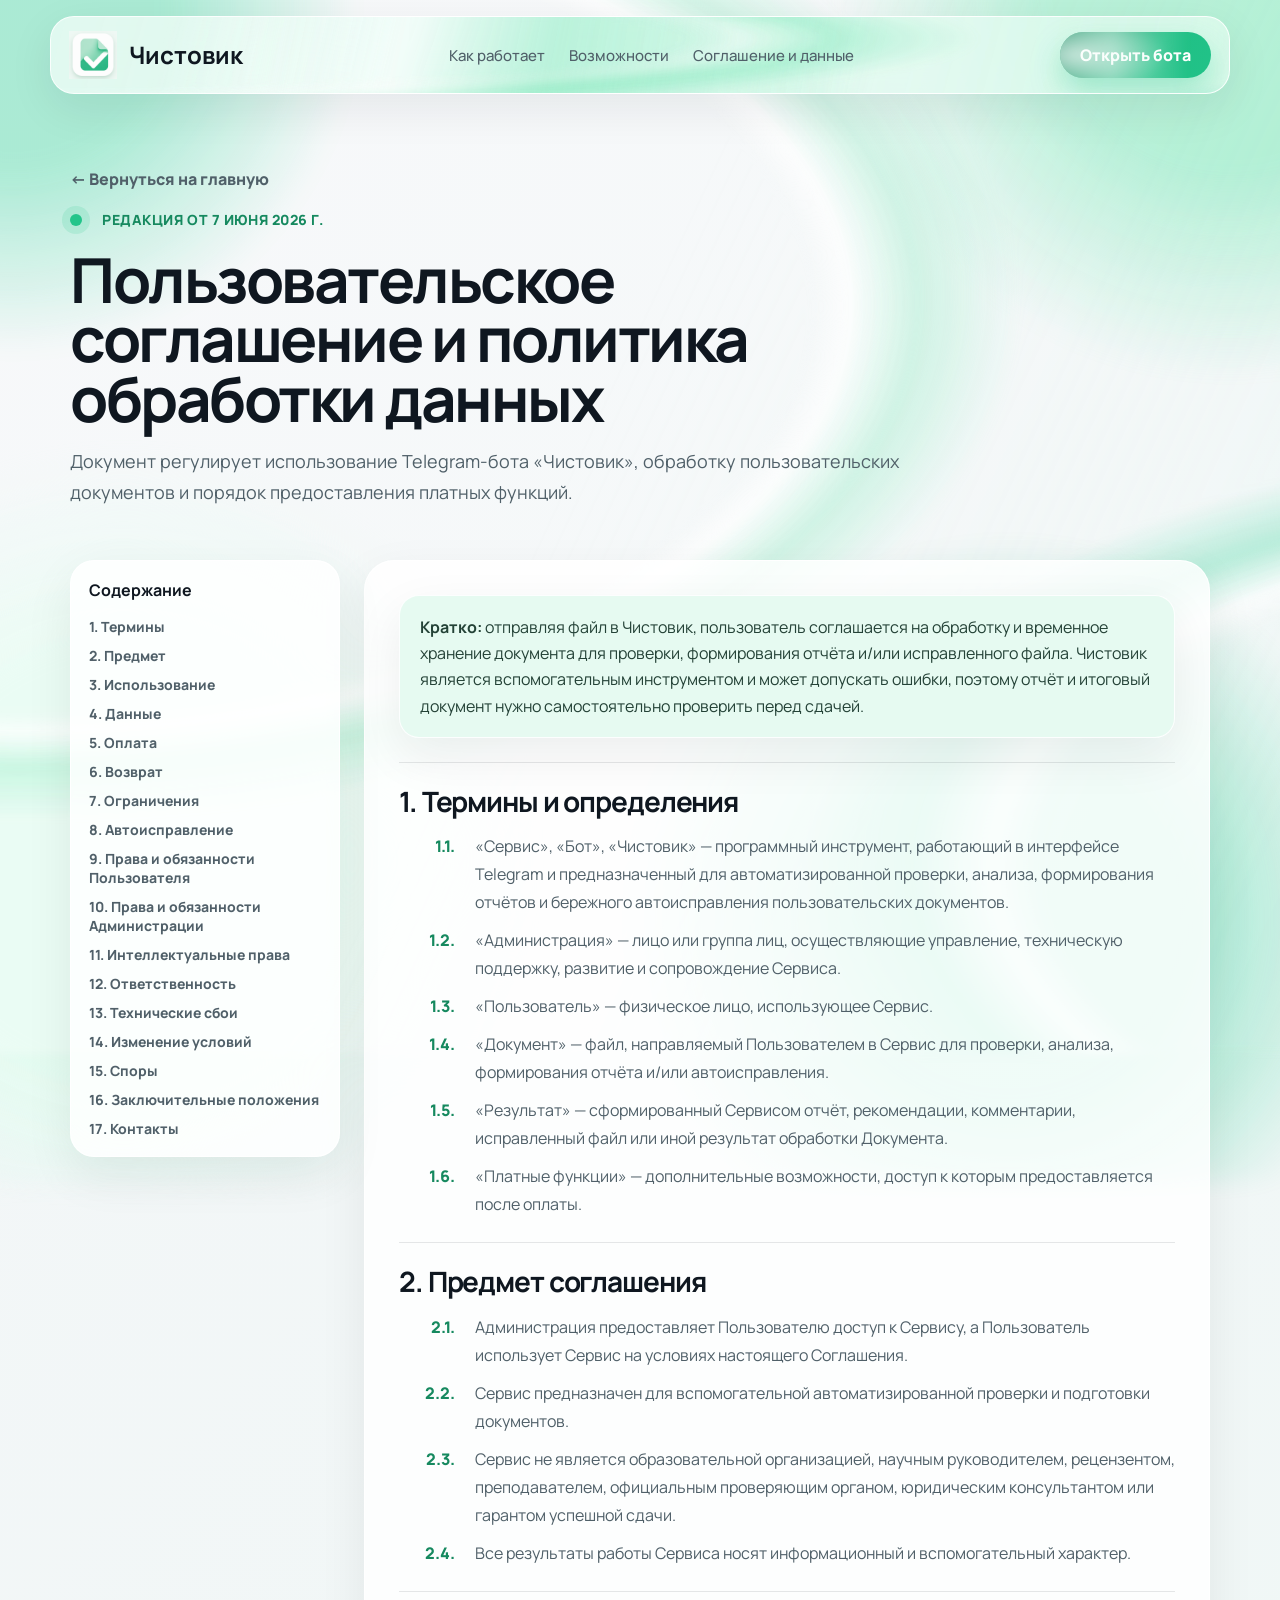
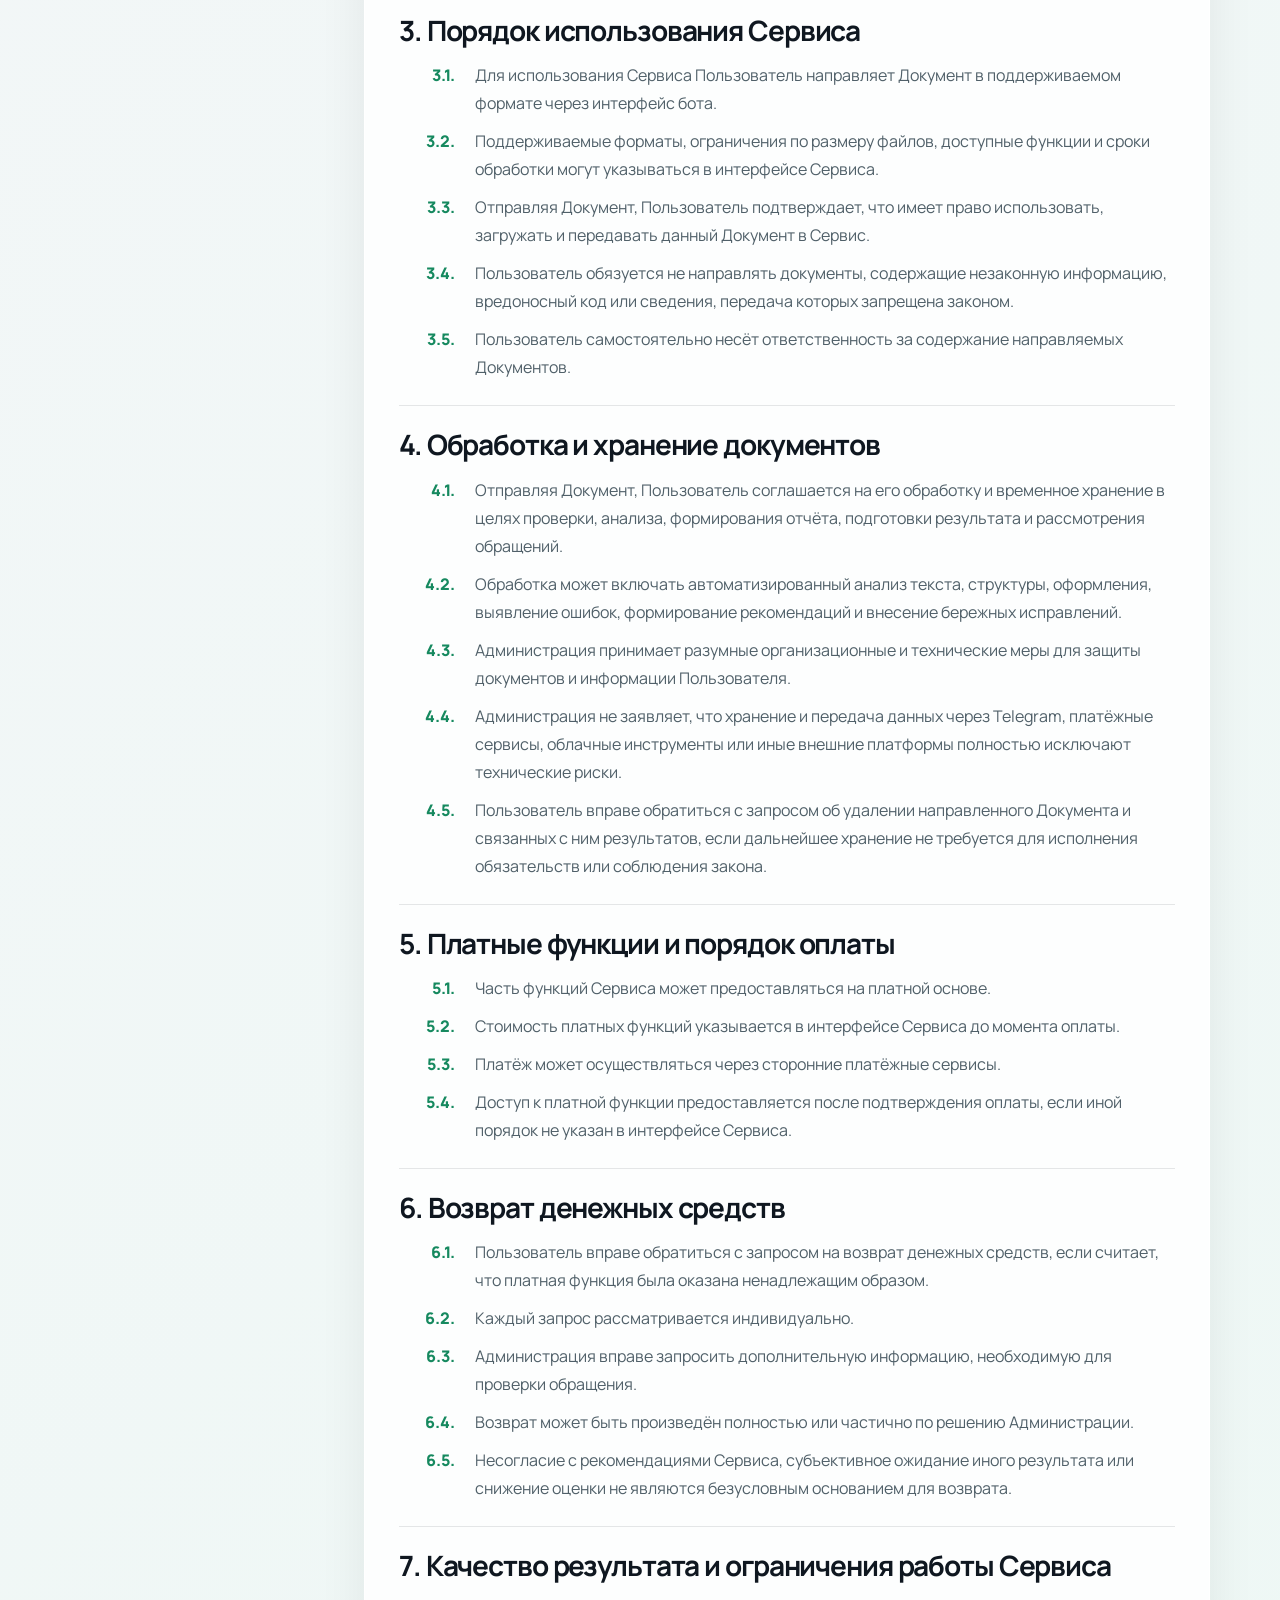
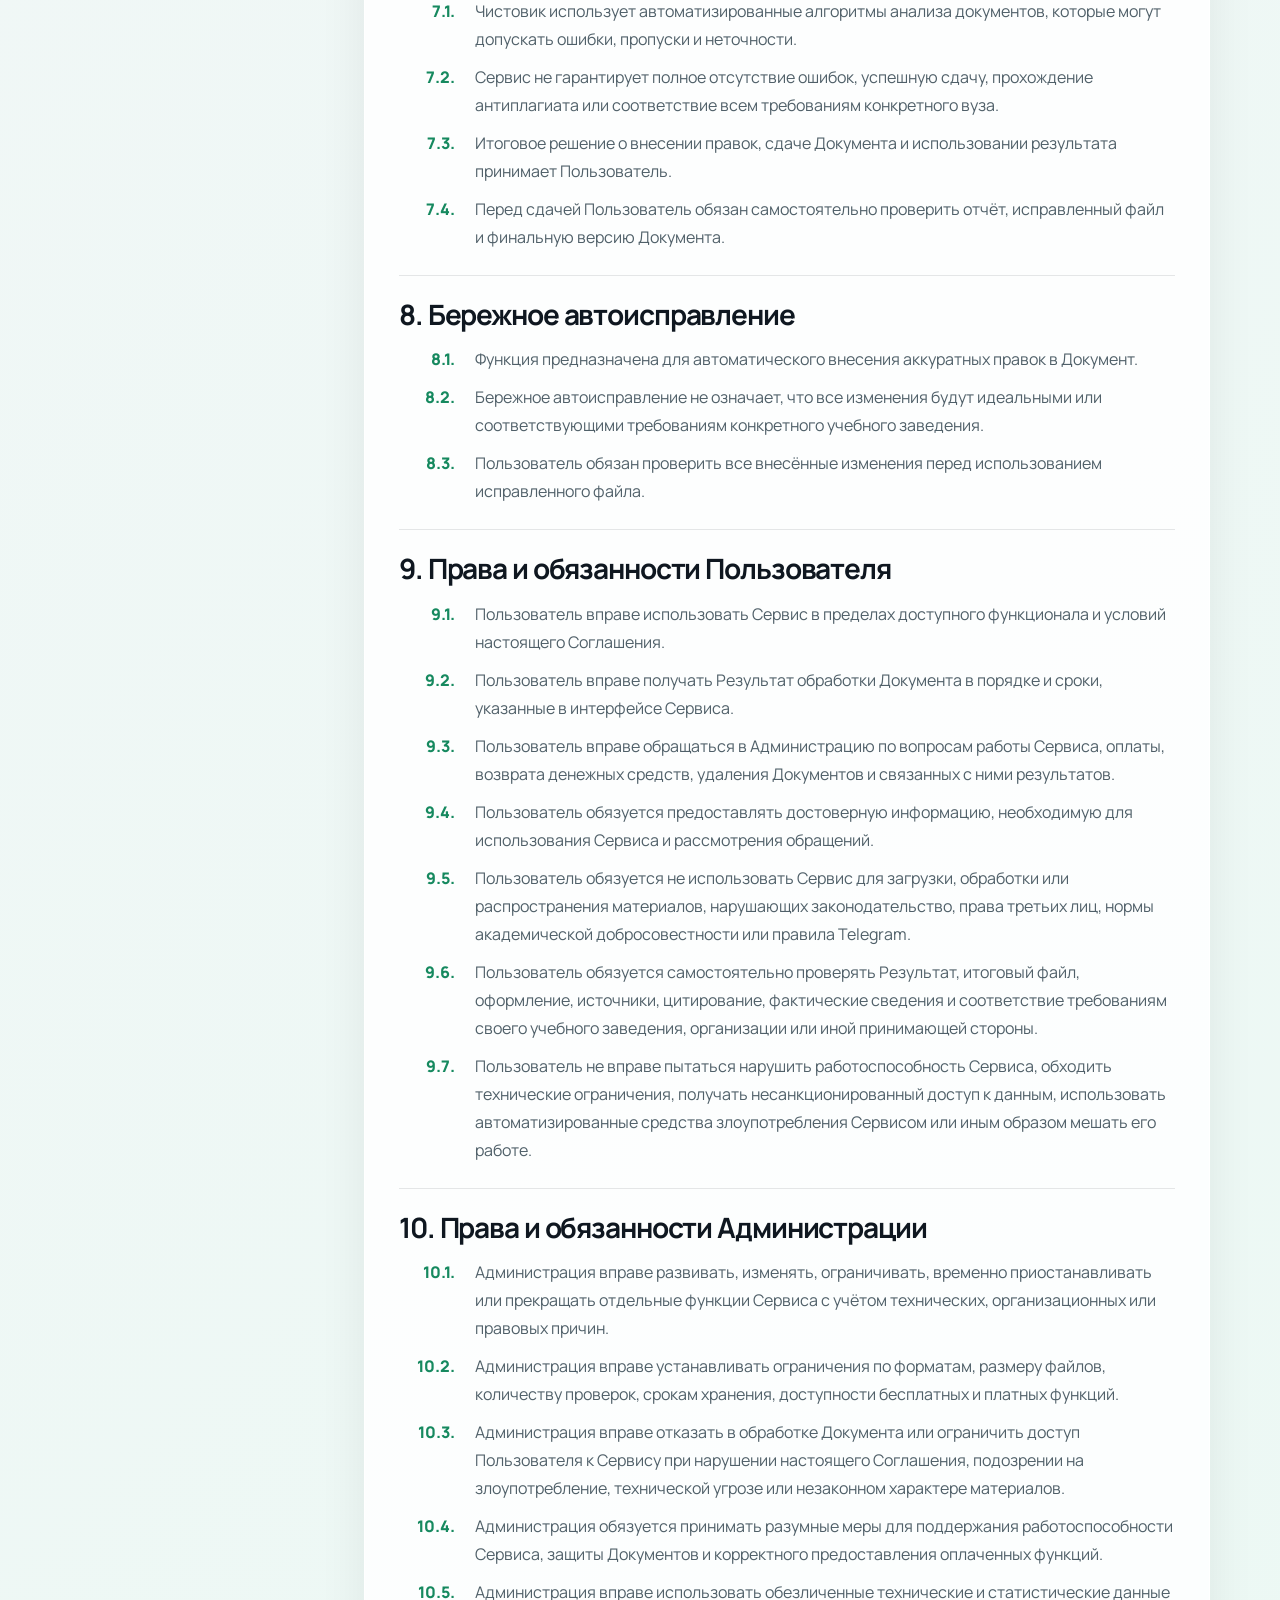
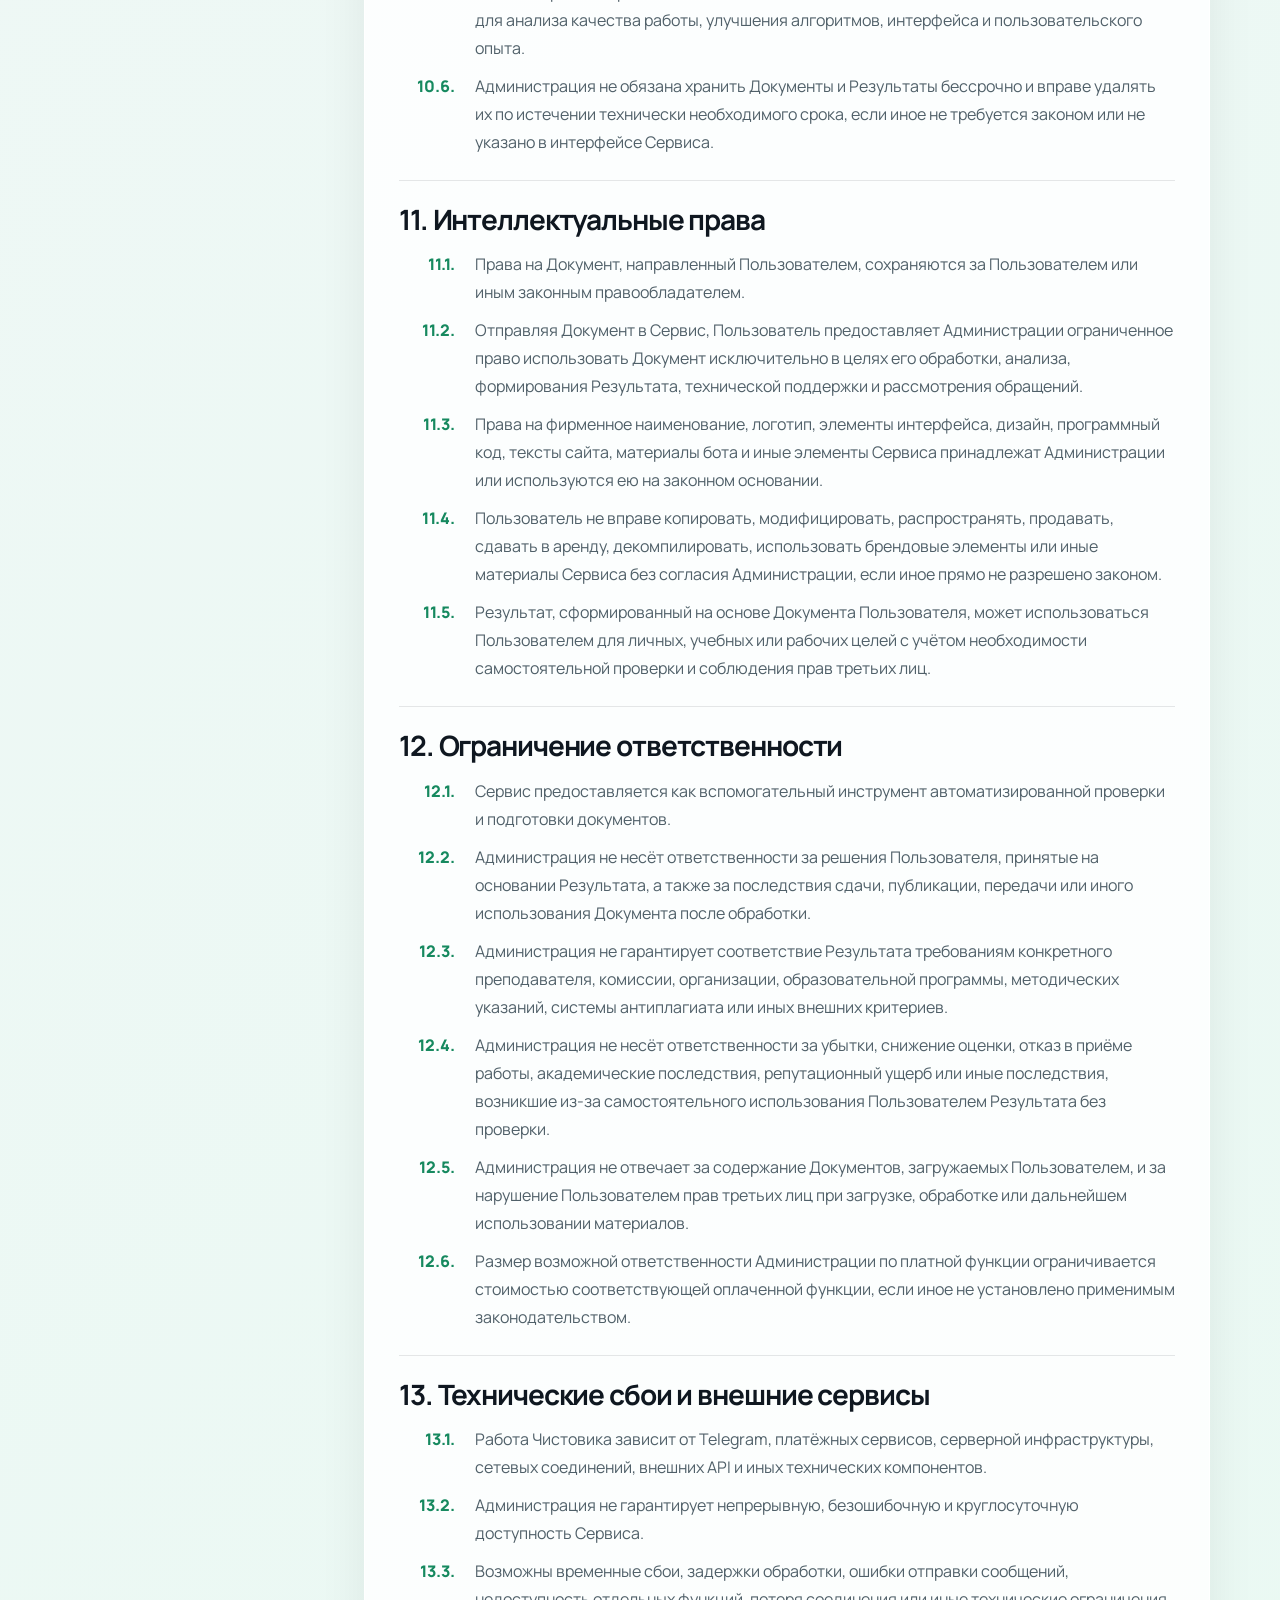
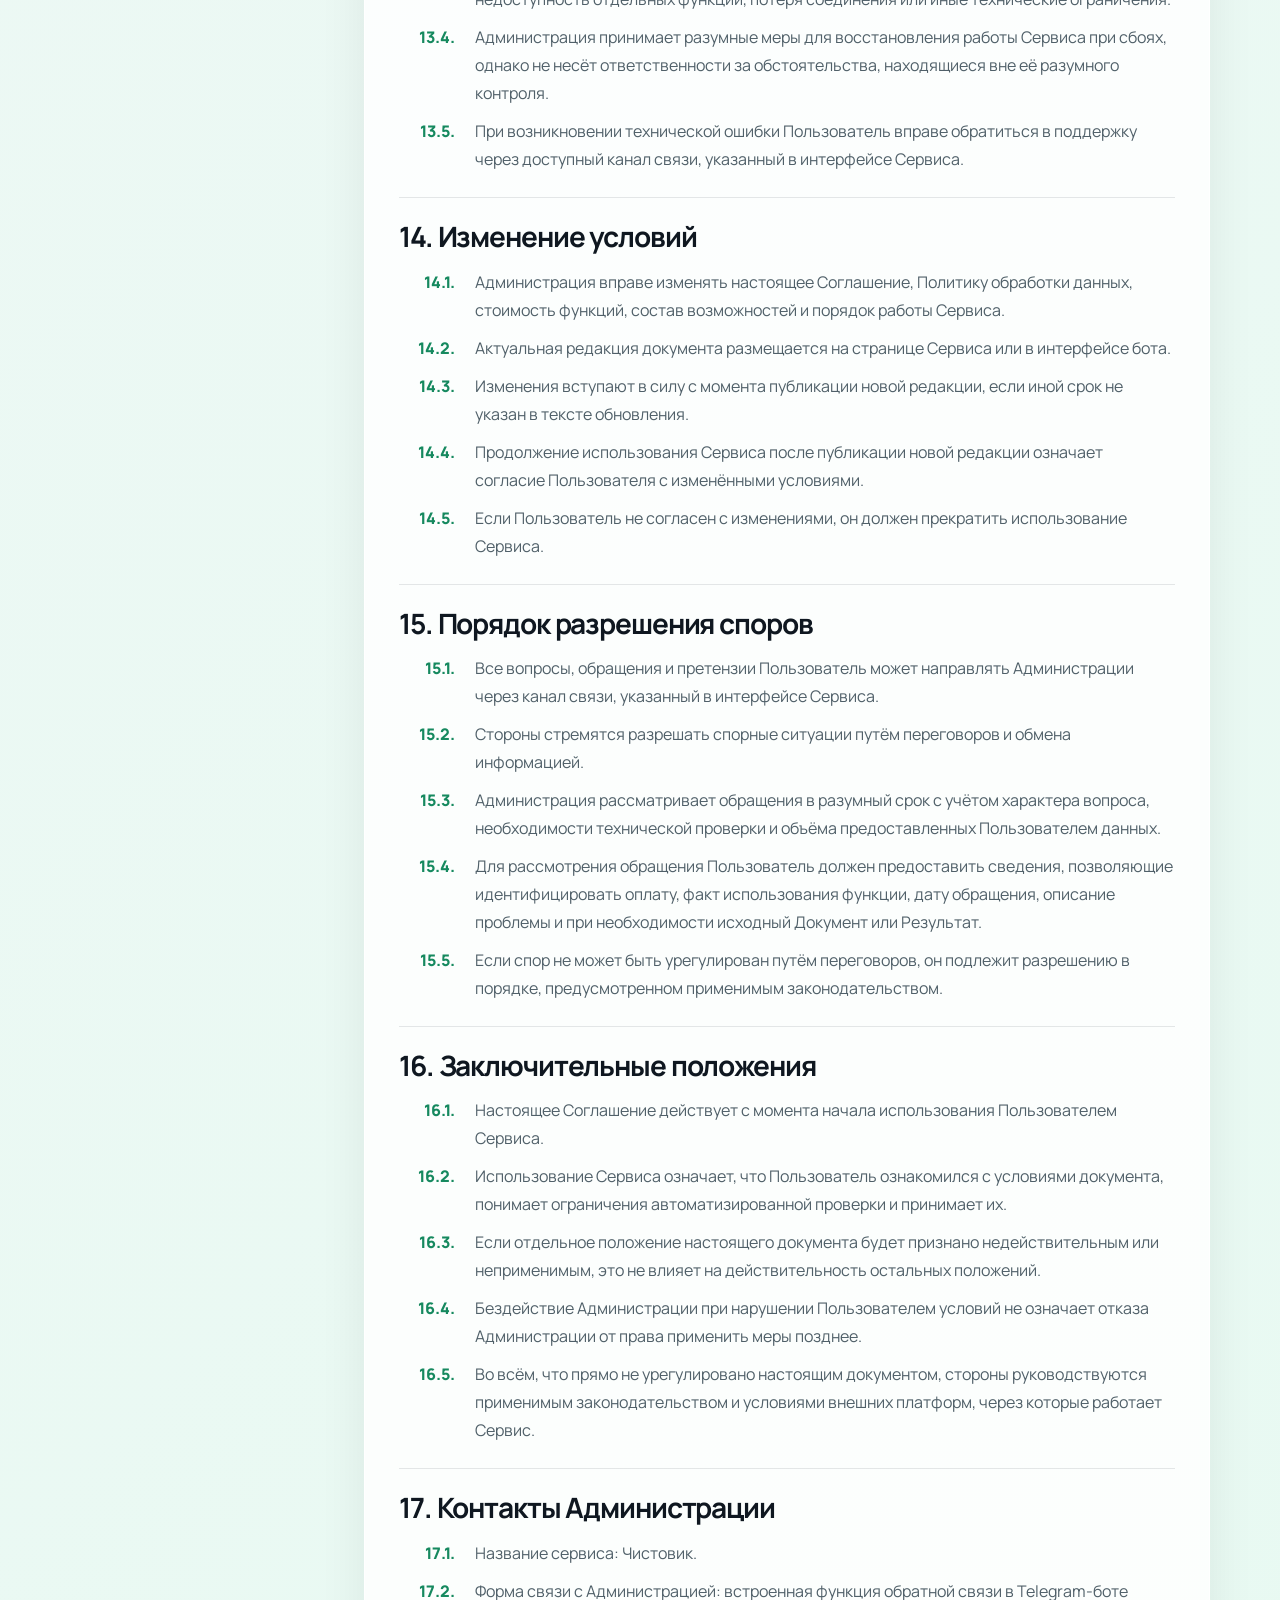
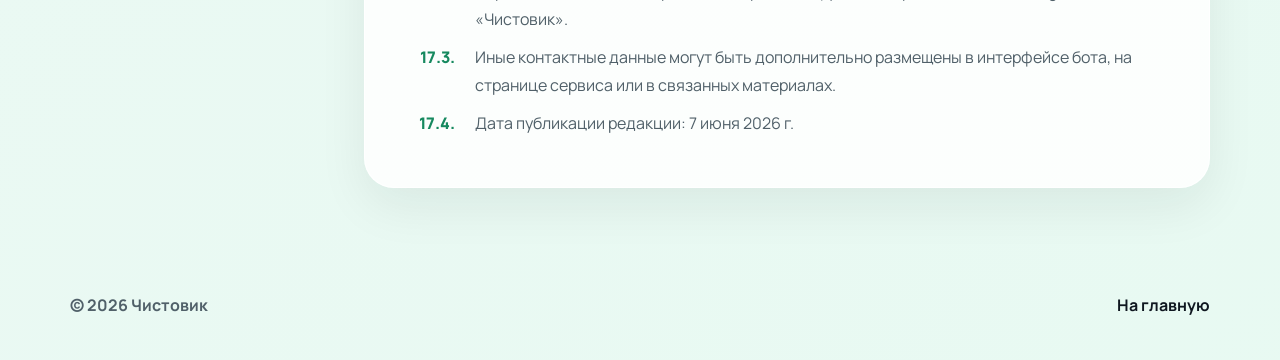
==== commit cbc0dbd2: "Update Chistovik logo assets" ====
--- a/legal.html
+++ b/legal.html
@@ -8,13 +8,13 @@
   <link rel="preconnect" href="https://fonts.googleapis.com">
   <link rel="preconnect" href="https://fonts.gstatic.com" crossorigin>
   <link href="https://fonts.googleapis.com/css2?family=Manrope:wght@400;500;600;700;800&display=swap" rel="stylesheet">
-  <link rel="icon" href="assets/chistovik_mark.svg" type="image/svg+xml">
+  <link rel="icon" href="assets/chistovik_mark.png?v=20260608-logo4" type="image/png">
   <link rel="stylesheet" href="styles.css" />
 </head>
 <body>
   <header class="site-header">
     <a class="brand" href="index.html" aria-label="Чистовик — главная">
-      <img src="assets/chistovik_mark.svg" alt="" />
+      <img src="assets/chistovik_mark.png?v=20260608-logo4" alt="" />
       <span>Чистовик</span>
     </a>
     <nav class="nav" aria-label="Основная навигация">
--- a/styles.css
+++ b/styles.css
@@ -20,8 +20,10 @@
   margin: 0;
   font-family: var(--font);
   background: linear-gradient(135deg, #f4f6f8 0%, #e6faf1 48%, #f4f6f8 100%);
+  background-size: 240% 240%;
   color: var(--chistovik-ink);
   overflow-x: hidden;
+  animation: pageGradientFlow 22s ease-in-out infinite;
 }
 
 body::before {
@@ -37,7 +39,7 @@
     radial-gradient(circle at 22% 78%, rgba(230,250,241,.98) 0 17vmax, transparent 32vmax);
   filter: blur(12px) saturate(1.18);
   opacity: .98;
-  animation: brandGlowDrift 13s ease-in-out infinite alternate;
+  animation: ambientGradientFlow 24s ease-in-out infinite alternate;
 }
 
 body::after {
@@ -47,44 +49,69 @@
   z-index: -1;
   pointer-events: none;
   background:
-    radial-gradient(ellipse at 12% 34%, rgba(126,226,182,.34), transparent 30%),
-    radial-gradient(ellipse at 88% 62%, rgba(34,197,138,.30), transparent 34%),
-    linear-gradient(115deg, rgba(255,255,255,.42) 0 24%, rgba(230,250,241,.14) 44%, rgba(126,226,182,.20) 62%, rgba(255,255,255,.34) 100%);
-  background-size: 125% 125%, 130% 130%, 180% 180%;
-  filter: blur(10px);
-  opacity: .9;
-  animation: softBackgroundWave 18s ease-in-out infinite alternate;
-}
-
-@keyframes brandGradientFlow {
-  0% { background-position: -80% 15%, 120% 70%, 0% 30%; }
-  35% { background-position: 35% 45%, 35% 25%, 72% 68%; }
-  70% { background-position: 120% 75%, -50% 45%, 100% 48%; }
-  100% { background-position: -80% 15%, 120% 70%, 0% 30%; }
-}
-@keyframes brandGlowDrift {
-  0% { transform: translate3d(-4%, -3%, 0) scale(1); }
-  45% { transform: translate3d(4%, 3%, 0) scale(1.08); }
-  100% { transform: translate3d(6%, -4%, 0) scale(1.04); }
-}
-@keyframes softBackgroundWave {
-  0% { transform: translate3d(-2%, -2%, 0) scale(1); background-position: 0% 20%, 100% 60%, 0% 50%; }
-  50% { transform: translate3d(2%, 1%, 0) scale(1.04); background-position: 55% 45%, 40% 20%, 80% 50%; }
-  100% { transform: translate3d(4%, -2%, 0) scale(1.02); background-position: 100% 70%, 0% 80%, 100% 50%; }
-}
-@keyframes surfaceWave {
-  0% { transform: translate3d(-7%, -5%, 0) rotate(0deg) scale(1); background-position: 0% 50%; }
-  45% { transform: translate3d(5%, 4%, 0) rotate(8deg) scale(1.08); background-position: 80% 30%; }
-  100% { transform: translate3d(8%, -4%, 0) rotate(-6deg) scale(1.03); background-position: 100% 70%; }
+    radial-gradient(ellipse 80% 54% at 8% 28%, transparent 0 46%, rgba(255,255,255,.78) 48%, rgba(126,226,182,.30) 52%, transparent 58%),
+    radial-gradient(ellipse 74% 48% at 88% 64%, transparent 0 42%, rgba(255,255,255,.66) 45%, rgba(34,197,138,.28) 50%, transparent 57%),
+    radial-gradient(ellipse 86% 52% at 52% 112%, transparent 0 45%, rgba(126,226,182,.28) 49%, transparent 57%),
+    linear-gradient(115deg, rgba(255,255,255,.30) 0 22%, rgba(230,250,241,.10) 42%, rgba(126,226,182,.18) 64%, rgba(255,255,255,.28) 100%);
+  background-size: 136% 136%, 132% 132%, 142% 142%, 210% 210%;
+  filter: blur(5px) saturate(1.16);
+  opacity: .92;
+  animation: ambientWaveSweep 13s ease-in-out infinite alternate;
+}
+
+@keyframes pageGradientFlow {
+  0%, 100% { background-position: 0% 44%; }
+  45% { background-position: 88% 56%; }
+  72% { background-position: 36% 92%; }
+}
+@keyframes ambientGradientFlow {
+  0% { transform: translate3d(-2%, -1%, 0) scale(1) rotate(0deg); }
+  48% { transform: translate3d(3%, 2%, 0) scale(1.04) rotate(4deg); }
+  100% { transform: translate3d(-1%, 3%, 0) scale(1.02) rotate(-3deg); }
+}
+@keyframes ambientWaveSweep {
+  0% { transform: translate3d(-4%, -1%, 0) scale(1.02); background-position: 0% 38%, 94% 64%, 18% 100%, 0% 50%; }
+  46% { transform: translate3d(2%, -3%, 0) scale(1.04); background-position: 48% 24%, 60% 42%, 50% 78%, 78% 50%; }
+  100% { transform: translate3d(5%, 2%, 0) scale(1.02); background-position: 96% 58%, 18% 76%, 84% 44%, 100% 50%; }
+}
+@keyframes headerWaveFlow {
+  0%, 100% { transform: translate3d(-5%, 0, 0) rotate(-1.5deg); background-position: 0% 38%, 100% 68%, 50% 0%, 0% 50%; }
+  50% { transform: translate3d(5%, -4px, 0) rotate(1.5deg); background-position: 58% 24%, 30% 44%, 72% 100%, 100% 50%; }
+}
+@keyframes phoneWaveFlow {
+  0%, 100% { transform: translate3d(-6%, 2%, 0) rotate(-2deg); background-position: 0% 34%, 100% 64%, 26% 100%, 0% 50%; }
+  50% { transform: translate3d(6%, -3%, 0) rotate(2deg); background-position: 58% 18%, 34% 48%, 72% 60%, 100% 50%; }
+}
+@keyframes waveRibbonFlow {
+  0%, 100% { transform: translate3d(-36%, 10%, 0) rotate(-8deg); opacity: .22; }
+  42% { transform: translate3d(-4%, -8%, 0) rotate(5deg); opacity: .58; }
+  78% { transform: translate3d(30%, 7%, 0) rotate(-5deg); opacity: .34; }
+}
+@keyframes noticeWaveBase {
+  0%, 100% { background-position: 0% 50%; }
+  45% { background-position: 82% 38%; }
+  76% { background-position: 42% 86%; }
+}
+@keyframes noticeWaveSweep {
+  0%, 100% { transform: translate3d(-34%, 10%, 0) rotate(-8deg); opacity: .18; }
+  42% { transform: translate3d(-2%, -8%, 0) rotate(6deg); opacity: .62; }
+  78% { transform: translate3d(34%, 8%, 0) rotate(-5deg); opacity: .30; }
+}
+@keyframes ctaGradientFlow {
+  0%, 100% { background-position: 0% 50%; }
+  42% { background-position: 86% 42%; }
+  74% { background-position: 40% 82%; }
+}
+@keyframes ctaLightSweep {
+  0% { transform: translate3d(-46%, 12%, 0) rotate(-10deg); opacity: .18; }
+  48% { transform: translate3d(18%, -10%, 0) rotate(8deg); opacity: .42; }
+  100% { transform: translate3d(46%, 10%, 0) rotate(-6deg); opacity: .2; }
 }
 
 @media (prefers-reduced-motion: reduce) {
   html { scroll-behavior: auto; }
-  body::before { animation: none; }
   *, *::before, *::after {
     transition-duration: .01ms !important;
-    animation-duration: .01ms !important;
-    animation-iteration-count: 1 !important;
   }
 }
 
@@ -114,17 +141,31 @@
 .site-header::before {
   content: '';
   position: absolute;
-  inset: -90% -24%;
+  inset: -88% -32%;
   z-index: 0;
   pointer-events: none;
   background:
-    radial-gradient(ellipse at 15% 55%, rgba(34,197,138,.24), transparent 34%),
-    radial-gradient(ellipse at 76% 35%, rgba(126,226,182,.34), transparent 32%),
-    linear-gradient(100deg, transparent 8%, rgba(255,255,255,.42) 34%, rgba(126,226,182,.18) 54%, transparent 82%);
-  background-size: 120% 120%, 130% 130%, 180% 180%;
-  filter: blur(8px);
-  opacity: .9;
-  animation: surfaceWave 11s ease-in-out infinite alternate;
+    radial-gradient(ellipse 72% 48% at 8% 32%, transparent 0 44%, rgba(255,255,255,.86) 47%, rgba(126,226,182,.44) 52%, transparent 60%),
+    radial-gradient(ellipse 76% 50% at 92% 68%, transparent 0 42%, rgba(255,255,255,.72) 46%, rgba(34,197,138,.34) 52%, transparent 61%),
+    radial-gradient(ellipse 72% 50% at 48% 112%, rgba(255,255,255,.70), transparent 66%),
+    linear-gradient(105deg, rgba(230,250,241,.44), rgba(126,226,182,.22), rgba(255,255,255,.34));
+  background-size: 132% 132%, 138% 138%, 126% 126%, 220% 220%;
+  filter: blur(4px) saturate(1.16);
+  opacity: .94;
+  animation: headerWaveFlow 11s ease-in-out infinite;
+}
+.site-header::after {
+  content: '';
+  position: absolute;
+  inset: -96% -40%;
+  z-index: 0;
+  pointer-events: none;
+  background:
+    linear-gradient(105deg, transparent 0 28%, rgba(255,255,255,.88) 39%, rgba(126,226,182,.56) 46%, transparent 61% 100%),
+    linear-gradient(78deg, transparent 0 32%, rgba(34,197,138,.28) 43%, transparent 59% 100%);
+  filter: blur(10px) saturate(1.12);
+  opacity: .56;
+  animation: waveRibbonFlow 6.6s ease-in-out infinite;
 }
 .site-header > * { position: relative; z-index: 1; }
 
@@ -146,22 +187,32 @@
   font-weight: 800;
   transition: transform .2s ease, box-shadow .2s ease, background .2s ease;
 }
-.header-cta::before, .button::before {
+.header-cta, .button--primary {
+  background: linear-gradient(115deg, #16895f 0%, #20bf85 28%, #22C58A 56%, #7EE2B6 82%, #20bf85 100%);
+  background-size: 220% 220%;
+  color: var(--white);
+  box-shadow: 0 14px 30px rgba(34, 197, 138, .34);
+  animation: ctaGradientFlow 8s ease-in-out infinite;
+}
+.header-cta::before, .button--primary::before {
   content: '';
   position: absolute;
-  inset: -120% -80%;
-  z-index: -1;
+  inset: -130% -48%;
   pointer-events: none;
   background:
-    radial-gradient(circle at 18% 50%, rgba(255,255,255,.42), transparent 24%),
-    radial-gradient(circle at 72% 36%, rgba(126,226,182,.42), transparent 26%),
-    linear-gradient(110deg, rgba(34,197,138,.15), rgba(255,255,255,.34), rgba(34,197,138,.20));
-  background-size: 130% 130%, 140% 140%, 220% 220%;
-  opacity: .78;
-  animation: surfaceWave 7.5s ease-in-out infinite alternate;
-}
-.header-cta, .button--primary { background: linear-gradient(115deg, #20bf85, #22C58A 48%, #7EE2B6 100%); color: var(--white); box-shadow: 0 14px 30px rgba(34, 197, 138, .34); }
-.button--secondary { background: rgba(255,255,255,.86); color: var(--chistovik-ink); border: 1px solid rgba(15,23,32,.09); box-shadow: 0 12px 28px rgba(15,23,32,.05); }
+    radial-gradient(ellipse at 30% 50%, rgba(255,255,255,.7), transparent 32%),
+    linear-gradient(90deg, transparent 0 18%, rgba(230,250,241,.45) 42%, transparent 68% 100%);
+  filter: blur(5px);
+  animation: ctaLightSweep 6.8s ease-in-out infinite;
+}
+.button--secondary {
+  background: linear-gradient(115deg, rgba(255,255,255,.94), rgba(230,250,241,.86), rgba(255,255,255,.96));
+  background-size: 220% 220%;
+  color: var(--chistovik-ink);
+  border: 1px solid rgba(15,23,32,.09);
+  box-shadow: 0 12px 28px rgba(15,23,32,.05);
+  animation: ctaGradientFlow 10s ease-in-out infinite;
+}
 .header-cta:hover, .button:hover { transform: translateY(-2px); }
 
 .hero {
@@ -206,13 +257,52 @@
 }
 h1, h2, h3 { margin: 0; letter-spacing: -0.04em; }
 h1 { max-width: 720px; font-size: clamp(42px, 7vw, 78px); line-height: .96; }
+.hero-title {
+  position: relative;
+}
+.hero-title .type-word {
+  display: inline-block;
+  white-space: nowrap;
+}
+.hero-title .type-char {
+  display: inline-block;
+  opacity: 0;
+  filter: blur(9px);
+  transform: translate3d(0, .24em, 0) scale(.976);
+  transition:
+    opacity .58s cubic-bezier(.16, 1, .3, 1),
+    filter .64s cubic-bezier(.16, 1, .3, 1),
+    transform .64s cubic-bezier(.16, 1, .3, 1);
+  will-change: opacity, filter, transform;
+}
+.hero-title .type-char.is-visible {
+  opacity: 1;
+  filter: blur(0);
+  transform: translate3d(0, 0, 0) scale(1);
+}
+.hero-title.is-typing::after {
+  content: '';
+  display: inline-block;
+  width: 2px;
+  height: .74em;
+  margin-left: .07em;
+  border-radius: 2px;
+  background: currentColor;
+  opacity: .58;
+  vertical-align: -.06em;
+  animation: caretBlink 1.12s steps(1) infinite;
+}
+@keyframes caretBlink {
+  0%, 50% { opacity: .58; }
+  51%, 100% { opacity: 0; }
+}
 h2 { font-size: clamp(30px, 4vw, 48px); line-height: 1.05; }
 h3 { font-size: 21px; line-height: 1.2; }
 .lead { max-width: 650px; margin: 24px 0 0; font-size: 20px; }
 .hero__actions { display: flex; flex-wrap: wrap; gap: 14px; margin-top: 34px; }
 .hero-card { position: relative; min-height: 560px; border-radius: 42px; background: linear-gradient(145deg, rgba(230,250,241,.96), rgba(255,255,255,.72)); border: 1px solid rgba(255,255,255,.8); box-shadow: var(--shadow); overflow: hidden; }
-.hero-card::before { content: ''; position: absolute; inset: -24%; background: radial-gradient(circle at 75% 15%, rgba(34,197,138,.36), transparent 30%), radial-gradient(circle at 12% 84%, rgba(126,226,182,.32), transparent 32%), linear-gradient(120deg, transparent 12%, rgba(255,255,255,.34) 35%, rgba(34,197,138,.18) 55%, transparent 78%); background-size: 120% 120%, 130% 130%, 190% 190%; filter: blur(8px); opacity: .95; animation: surfaceWave 12s ease-in-out infinite alternate; }
-.hero-card::after { content: ''; position: absolute; inset: 0; pointer-events: none; background: radial-gradient(ellipse at 70% 8%, rgba(34,197,138,.20), transparent 36%), linear-gradient(rgba(255,255,255,.08), rgba(255,255,255,.26)); }
+.hero-card::before { content: ''; position: absolute; inset: -48%; background: radial-gradient(ellipse 78% 48% at 4% 20%, transparent 0 42%, rgba(255,255,255,.74) 46%, rgba(126,226,182,.42) 53%, transparent 62%), radial-gradient(ellipse 82% 52% at 94% 76%, transparent 0 40%, rgba(255,255,255,.64) 45%, rgba(34,197,138,.28) 52%, transparent 62%), radial-gradient(ellipse 80% 58% at 44% 112%, rgba(255,255,255,.74), transparent 70%), linear-gradient(145deg, rgba(230,250,241,.22), rgba(126,226,182,.28), rgba(255,255,255,.18)); background-size: 132% 132%, 138% 138%, 128% 128%, 220% 220%; filter: blur(6px) saturate(1.14); opacity: .92; animation: phoneWaveFlow 11.5s ease-in-out infinite; }
+.hero-card::after { content: ''; position: absolute; inset: -54% -42%; pointer-events: none; background: linear-gradient(104deg, transparent 0 28%, rgba(255,255,255,.76) 40%, rgba(126,226,182,.48) 49%, transparent 64% 100%), linear-gradient(rgba(255,255,255,.06), rgba(255,255,255,.20)); filter: blur(12px) saturate(1.08); opacity: .54; animation: waveRibbonFlow 7.4s ease-in-out infinite reverse; }
 .phone-shell { position: absolute; left: 50%; top: 50%; z-index: 1; width: min(360px, 82%); transform: translate(-50%, -50%) rotate(-3deg); padding: 18px; border-radius: 42px; background: #101820; box-shadow: 0 38px 80px rgba(15,23,32,.26); }
 .phone-top { width: 86px; height: 7px; margin: 0 auto 14px; border-radius: 99px; background: rgba(255,255,255,.25); }
 .bot-card { padding: 20px; min-height: 440px; border-radius: 28px; background: #fff; overflow: hidden; }
@@ -274,6 +364,10 @@
   72%, 88% { transform: scale(1); }
   96% { transform: scale(.65); }
 }
+@keyframes mobileProgressBreathe {
+  0%, 100% { width: 78%; }
+  50% { width: 88%; }
+}
 
 .section { max-width: 1180px; margin: 0 auto; padding: 70px 20px; scroll-margin-top: 112px; }
 .section__head { max-width: 720px; margin-bottom: 30px; }
@@ -288,18 +382,45 @@
 .feature-list article { padding: 24px; border-radius: 24px; }
 .feature-list p { margin-bottom: 0; }
 .comparison-grid { display: grid; grid-template-columns: repeat(2, minmax(0, 1fr)); gap: 18px; }
-.plan { padding: 30px; border-radius: var(--radius); background: rgba(255,255,255,.86); border: 1px solid rgba(255,255,255,.95); box-shadow: 0 18px 50px rgba(15,23,32,.07); }
-.plan--accent { border: 2px solid var(--chistovik-green); background: rgba(230,250,241,.9); }
+.plan { display: flex; flex-direction: column; padding: 30px; border-radius: var(--radius); background: rgba(255,255,255,.86); border: 1px solid rgba(255,255,255,.95); box-shadow: 0 18px 50px rgba(15,23,32,.07); }
+.plan--accent { position: relative; overflow: hidden; isolation: isolate; border: 2px solid var(--chistovik-green); background: rgba(230,250,241,.9); }
 .plan__head { display: flex; align-items: baseline; justify-content: space-between; gap: 20px; padding-bottom: 20px; border-bottom: 1px solid var(--line); }
 .plan__head span { color: #16895f; font-size: 13px; font-weight: 800; text-transform: uppercase; }
-.plan ul { display: grid; gap: 13px; margin: 24px 0 0; padding: 0; list-style: none; }
+.plan ul { display: grid; flex: 1; align-content: start; gap: 13px; margin: 24px 0 0; padding: 0; list-style: none; }
 .plan li { position: relative; padding-left: 28px; color: var(--chistovik-gray); line-height: 1.55; font-weight: 650; }
-.plan li::before { content: '✓'; position: absolute; left: 0; top: 0; color: #16895f; font-weight: 900; }
-.plan .button { margin-top: 26px; }
-.plan .button--secondary { background: rgba(255,255,255,.82); }
+.plan__feature::before { position: absolute; left: 0; top: .02em; width: 18px; text-align: center; font-weight: 950; }
+.plan__feature--yes::before { content: '✓'; color: #16895f; }
+.plan li.plan__feature--no { color: #7b8a91; }
+.plan__feature--no::before { content: '×'; color: #d05d5d; font-size: 20px; line-height: 1; }
+.plan .button { align-self: flex-start; margin-top: 26px; }
 .comparison-note { margin: 18px 0 0; padding: 18px 20px; border-left: 4px solid var(--chistovik-green); background: rgba(255,255,255,.72); }
-.notice { position: relative; max-width: 1180px; margin: 26px auto 86px; padding: 34px; border-radius: 34px; color:#fff; display:flex; gap:24px; align-items:center; overflow: hidden; background: linear-gradient(120deg, #0F1720 0%, #163229 34%, #16895f 58%, #22C58A 78%, #0F1720 100%); background-size: 260% 260%; animation: noticeGradientFlow 13s ease-in-out infinite; box-shadow: var(--shadow); }
-.notice::before { content: ''; position: absolute; inset: -40%; pointer-events: none; background: radial-gradient(circle at 20% 30%, rgba(126,226,182,.34), transparent 28%), radial-gradient(circle at 80% 70%, rgba(34,197,138,.28), transparent 30%); filter: blur(22px); animation: noticeGlowFloat 11s ease-in-out infinite alternate; }
+.notice { position: relative; max-width: 1180px; margin: 26px auto 86px; padding: 34px; border-radius: 34px; color:#fff; display:flex; gap:24px; align-items:center; overflow: hidden; background: linear-gradient(120deg, #0F1720 0%, #163229 34%, #16895f 64%, #22C58A 100%); background-size: 240% 240%; box-shadow: var(--shadow); animation: noticeWaveBase 12s ease-in-out infinite; }
+.notice::before {
+  content: '';
+  position: absolute;
+  inset: -64% -38%;
+  z-index: 0;
+  pointer-events: none;
+  background:
+    radial-gradient(ellipse 72% 48% at 12% 32%, transparent 0 44%, rgba(255,255,255,.38) 48%, rgba(126,226,182,.28) 54%, transparent 64%),
+    radial-gradient(ellipse 80% 50% at 88% 68%, transparent 0 42%, rgba(255,255,255,.28) 47%, rgba(34,197,138,.24) 55%, transparent 65%),
+    linear-gradient(110deg, transparent 0 24%, rgba(255,255,255,.18) 42%, transparent 62% 100%);
+  background-size: 138% 138%, 132% 132%, 220% 220%;
+  filter: blur(7px) saturate(1.12);
+  opacity: .88;
+  animation: headerWaveFlow 10.5s ease-in-out infinite reverse;
+}
+.notice::after {
+  content: '';
+  position: absolute;
+  inset: -80% -46%;
+  z-index: 0;
+  pointer-events: none;
+  background: linear-gradient(104deg, transparent 0 30%, rgba(255,255,255,.38) 42%, rgba(126,226,182,.34) 50%, transparent 65% 100%);
+  filter: blur(10px);
+  opacity: .42;
+  animation: noticeWaveSweep 7.2s ease-in-out infinite;
+}
 .notice > * { position: relative; z-index: 1; }
 .notice__logo { width: 72px; height: 72px; flex: 0 0 72px; filter: drop-shadow(0 16px 28px rgba(15,23,32,.18)); }
 .notice h2 { font-size: 32px; }
@@ -307,16 +428,6 @@
 .footer { max-width: 1180px; margin: 0 auto; padding: 28px 20px 44px; display:flex; justify-content:space-between; gap:20px; color: var(--chistovik-gray); font-weight: 700; }
 .footer a { color: var(--chistovik-ink); }
 .footer__links { display: flex; align-items: center; justify-content: flex-end; flex-wrap: wrap; gap: 18px; }
-
-@keyframes noticeGradientFlow {
-  0%, 100% { background-position: 0% 48%; }
-  45% { background-position: 100% 52%; }
-  72% { background-position: 58% 100%; }
-}
-@keyframes noticeGlowFloat {
-  0% { transform: translate3d(-4%, -2%, 0) scale(1); opacity: .7; }
-  100% { transform: translate3d(5%, 3%, 0) scale(1.08); opacity: 1; }
-}
 
 .legal-page { max-width: 1180px; margin: 0 auto; padding: 48px 20px 78px; }
 .legal-hero { max-width: 880px; padding: 26px 0 34px; }
@@ -340,7 +451,7 @@
   .nav { display: none; }
   .hero, .split, .legal-layout, .comparison-grid { grid-template-columns: 1fr; }
   .hero { margin-top: 22px; gap: 26px; padding-bottom: 44px; }
-  .hero-card { min-height: 460px; }
+  .hero-card { min-height: 520px; }
   .steps-grid { grid-template-columns: 1fr; }
   .legal-toc { position: static; }
   .notice { margin-left: 20px; margin-right: 20px; align-items: flex-start; }
@@ -348,36 +459,148 @@
 
 @media (max-width: 560px) {
   body { overflow-x: hidden; }
+  body::before {
+    inset: -34vmax -28vmax;
+    background:
+      radial-gradient(circle at 20% 8%, rgba(34,197,138,.26) 0 18vmax, transparent 36vmax),
+      radial-gradient(circle at 86% 30%, rgba(126,226,182,.34) 0 20vmax, transparent 40vmax),
+      radial-gradient(circle at 52% 86%, rgba(34,197,138,.20) 0 18vmax, transparent 42vmax);
+    filter: blur(18px) saturate(1.08);
+    opacity: .72;
+    animation-duration: 42s;
+  }
+  body::after {
+    inset: -30vmax -24vmax;
+    background:
+      radial-gradient(ellipse 84% 54% at 14% 30%, transparent 0 43%, rgba(255,255,255,.64) 47%, rgba(126,226,182,.30) 54%, transparent 64%),
+      radial-gradient(ellipse 78% 50% at 90% 70%, transparent 0 42%, rgba(255,255,255,.54) 46%, rgba(34,197,138,.25) 54%, transparent 64%),
+      linear-gradient(118deg, rgba(255,255,255,.22), rgba(126,226,182,.14), rgba(255,255,255,.20));
+    background-size: 142% 142%, 136% 136%, 220% 220%;
+    filter: blur(5px) saturate(1.08);
+    opacity: .62;
+    animation-duration: 30s;
+  }
   .site-header { width: calc(100% - 20px); gap: 10px; padding: 12px; }
   .brand { min-width: 0; }
   .brand { gap: 8px; }
   .brand img { width: 32px; height: 32px; }
   .brand span { font-size: 17px; }
   .header-cta { min-height: 40px; padding: 0 12px; font-size: 12px; white-space: nowrap; }
-  .hero, .section, .footer { width: 100%; max-width: 100vw; overflow: hidden; }
+  .site-header::before {
+    inset: -95% -42%;
+    opacity: .74;
+    filter: blur(5px) saturate(1.08);
+    animation-duration: 18s;
+  }
+  .site-header::after {
+    opacity: .32;
+    animation-duration: 16s;
+  }
+  .hero, .section, .footer { width: 100%; max-width: 100vw; overflow: visible; }
   .hero { margin-left: 0; margin-right: 0; padding-left: 16px; padding-right: 16px; }
-  .hero__content { width: 100%; max-width: calc(100vw - 32px); min-width: 0; overflow: hidden; }
+  .hero__content { width: 100%; max-width: calc(100vw - 32px); min-width: 0; overflow: visible; }
+  .eyebrow {
+    max-width: 100%;
+    gap: 18px;
+    padding: 8px 0 8px 10px;
+    margin-left: -2px;
+    overflow: visible;
+  }
+  .eyebrow::before {
+    margin-left: 2px;
+  }
   h1 { max-width: calc(100vw - 32px); font-size: 30px; line-height: 1.08; overflow-wrap: anywhere; word-break: break-word; }
   h2 { max-width: 100%; font-size: 30px; overflow-wrap: anywhere; }
   .lead { max-width: 100%; font-size: 17px; overflow-wrap: anywhere; }
   .hero__actions { display: grid; }
   .button { width: 100%; }
-  .hero-card { width: 100%; max-width: calc(100vw - 32px); min-height: 440px; overflow: hidden; border-radius: 28px; }
-  .phone-shell { width: min(300px, calc(100% - 34px)); max-width: 300px; padding: 14px; }
-  .bot-card { padding: 16px; }
+  .hero-title .type-char {
+    filter: blur(5px);
+    transform: translate3d(0, .16em, 0) scale(.985);
+    transition:
+      opacity .38s cubic-bezier(.16, 1, .3, 1),
+      filter .42s cubic-bezier(.16, 1, .3, 1),
+      transform .42s cubic-bezier(.16, 1, .3, 1);
+  }
+  .hero-card { width: 100%; max-width: calc(100vw - 32px); min-height: 620px; overflow: hidden; border-radius: 28px; }
+  .hero-card::before {
+    inset: -52%;
+    opacity: .70;
+    filter: blur(5px) saturate(1.08);
+    animation-duration: 24s;
+  }
+  .hero-card::after {
+    opacity: .30;
+    animation-duration: 18s;
+  }
+  .phone-shell { top: 50%; width: min(286px, calc(100% - 34px)); max-width: 286px; padding: 12px; border-radius: 36px; transform: translate(-50%, -50%) rotate(-2deg); }
+  .bot-card { min-height: 410px; padding: 15px; }
   .bot-message { max-width: 210px; }
+  .bot-message,
+  .file-chip,
+  .progress-card,
+  .check-list li,
+  .check-list li::before {
+    animation: none;
+    opacity: 1;
+    transform: none;
+  }
+  .progress-percent {
+    min-width: 42px;
+    text-align: right;
+  }
+  .progress-percent::before {
+    content: "82%";
+    animation: none;
+  }
+  .progress i {
+    width: 82%;
+    animation: mobileProgressBreathe 4.8s ease-in-out infinite;
+  }
   .step-card p, .section__head p, .plan li, .feature-list p, .notice p { overflow-wrap: anywhere; }
-  .section { padding: 48px 16px; }
+  .section { padding: 46px 16px; }
+  .section + .section { padding-top: 34px; }
+  .section__head { margin-bottom: 24px; }
+  .step-card__head { align-items: flex-start; gap: 14px; margin-bottom: 20px; }
+  .step-card__num { flex: 0 0 auto; }
+  .step-card, .feature-list article, .plan, .legal-card, .legal-toc, .summary-box {
+    box-shadow: 0 14px 36px rgba(15,23,32,.06);
+  }
   .notice { width: auto; max-width: calc(100vw - 32px); margin-left: 16px; margin-right: 16px; padding: 24px; overflow: hidden; flex-direction: column; }
   .notice__logo { width: 58px; height: 58px; flex-basis: 58px; }
+  .notice h2 { font-size: 26px; line-height: 1.12; }
   .footer { flex-direction: column; }
-  .footer__links { justify-content: flex-start; }
+  .footer > span { order: 2; }
+  .footer__links { order: 1; justify-content: flex-start; }
   .legal-page { width: 100%; padding: 32px 16px 58px; }
   .legal-hero h1 { max-width: 100%; font-size: 34px; overflow-wrap: anywhere; }
   .legal-toc, .legal-card { width: 100%; }
   .legal-card { padding: 22px; }
   .plan { padding: 24px; }
   .plan__head { display: grid; gap: 8px; }
+}
+
+@media (max-width: 380px) {
+  .site-header { gap: 8px; padding: 10px; }
+  .brand img { width: 30px; height: 30px; }
+  .brand span { font-size: 15px; }
+  .header-cta { min-height: 38px; padding: 0 10px; font-size: 11px; }
+  .hero { padding-left: 14px; padding-right: 14px; }
+  h1 { max-width: calc(100vw - 28px); font-size: 28px; }
+  .lead { font-size: 16px; }
+  .hero-card { max-width: calc(100vw - 28px); min-height: 570px; }
+  .phone-shell { width: min(258px, calc(100% - 28px)); padding: 11px; border-radius: 34px; }
+  .bot-card { min-height: 376px; padding: 13px; border-radius: 24px; }
+  .bot-card__head img { width: 38px; height: 38px; }
+  .bot-card__head strong { font-size: 17px; }
+  .bot-card__head span, .bot-message { font-size: 12px; }
+  .file-chip { padding: 12px 14px; font-size: 14px; }
+  .progress-card { padding: 14px; }
+  .check-list { gap: 10px; margin-top: 18px; }
+  .check-list li { font-size: 14px; }
+  .section { padding-left: 14px; padding-right: 14px; }
+  .step-card, .feature-list article, .plan { padding: 22px; }
+  .notice { max-width: calc(100vw - 28px); margin-left: 14px; margin-right: 14px; }
 }
 
 /* Legal page: clear spacing and subsection numbering */
